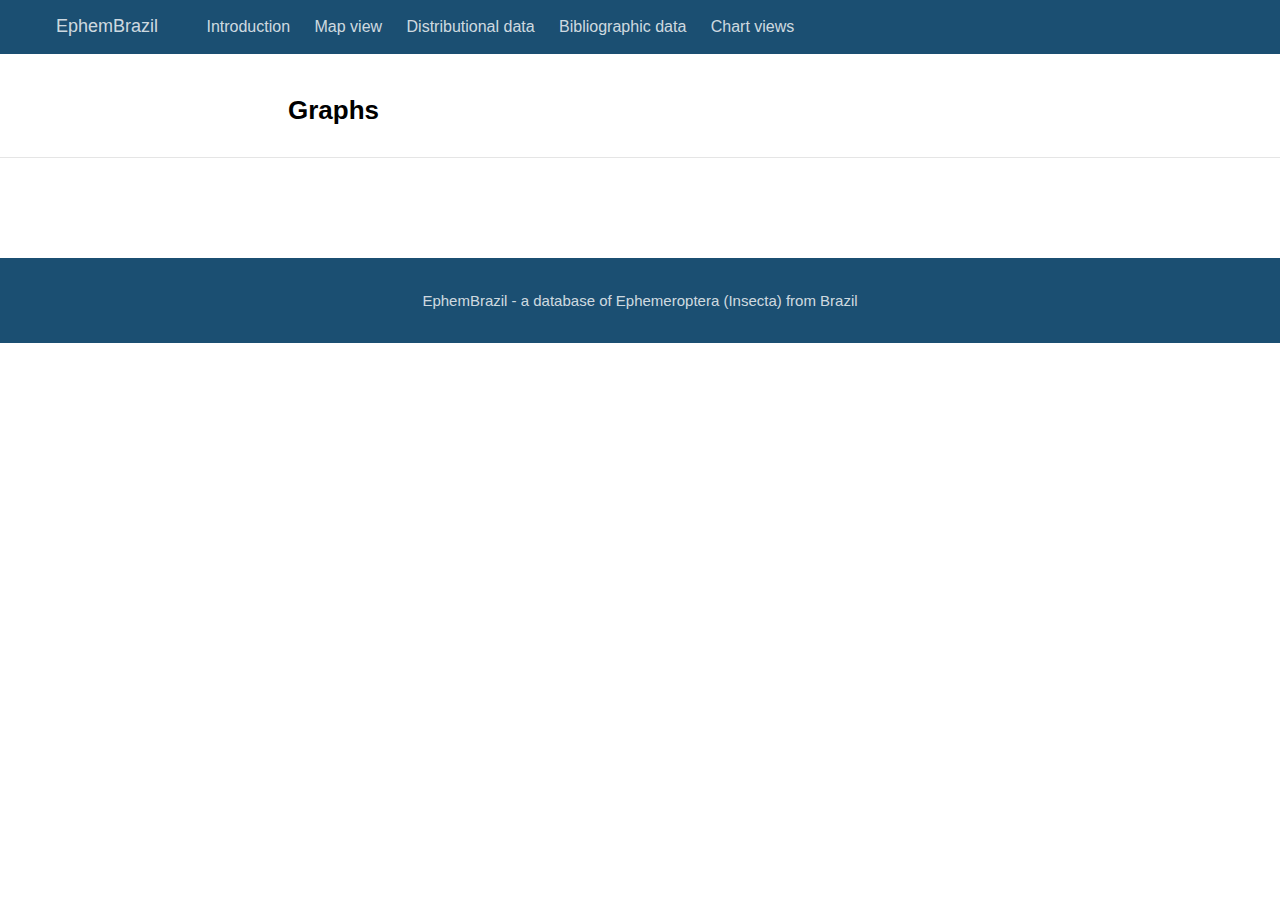
==== docs/graphs_family.html @ 883e3175 "Novo site" ====
<!DOCTYPE html>

<html xmlns="http://www.w3.org/1999/xhtml" lang="" xml:lang="">

<head>
  <meta charset="utf-8"/>
  <meta name="viewport" content="width=device-width, initial-scale=1"/>
  <meta http-equiv="X-UA-Compatible" content="IE=Edge,chrome=1"/>
  <meta name="generator" content="distill" />

  <style type="text/css">
  /* Hide doc at startup (prevent jankiness while JS renders/transforms) */
  body {
    visibility: hidden;
  }
  </style>

 <!--radix_placeholder_import_source-->
 <!--/radix_placeholder_import_source-->

<style type="text/css">code{white-space: pre;}</style>
<style type="text/css" data-origin="pandoc">
pre > code.sourceCode { white-space: pre; position: relative; }
pre > code.sourceCode > span { display: inline-block; line-height: 1.25; }
pre > code.sourceCode > span:empty { height: 1.2em; }
code.sourceCode > span { color: inherit; text-decoration: inherit; }
div.sourceCode { margin: 1em 0; }
pre.sourceCode { margin: 0; }
@media screen {
div.sourceCode { overflow: auto; }
}
@media print {
pre > code.sourceCode { white-space: pre-wrap; }
pre > code.sourceCode > span { text-indent: -5em; padding-left: 5em; }
}
pre.numberSource code
  { counter-reset: source-line 0; }
pre.numberSource code > span
  { position: relative; left: -4em; counter-increment: source-line; }
pre.numberSource code > span > a:first-child::before
  { content: counter(source-line);
    position: relative; left: -1em; text-align: right; vertical-align: baseline;
    border: none; display: inline-block;
    -webkit-touch-callout: none; -webkit-user-select: none;
    -khtml-user-select: none; -moz-user-select: none;
    -ms-user-select: none; user-select: none;
    padding: 0 4px; width: 4em;
    color: #aaaaaa;
  }
pre.numberSource { margin-left: 3em; border-left: 1px solid #aaaaaa;  padding-left: 4px; }
div.sourceCode
  {   }
@media screen {
pre > code.sourceCode > span > a:first-child::before { text-decoration: underline; }
}
code span.al { color: #ad0000; } /* Alert */
code span.an { color: #5e5e5e; } /* Annotation */
code span.at { color: #20794d; } /* Attribute */
code span.bn { color: #ad0000; } /* BaseN */
code span.bu { } /* BuiltIn */
code span.cf { color: #007ba5; } /* ControlFlow */
code span.ch { color: #20794d; } /* Char */
code span.cn { color: #8f5902; } /* Constant */
code span.co { color: #5e5e5e; } /* Comment */
code span.cv { color: #5e5e5e; font-style: italic; } /* CommentVar */
code span.do { color: #5e5e5e; font-style: italic; } /* Documentation */
code span.dt { color: #ad0000; } /* DataType */
code span.dv { color: #ad0000; } /* DecVal */
code span.er { color: #ad0000; } /* Error */
code span.ex { } /* Extension */
code span.fl { color: #ad0000; } /* Float */
code span.fu { color: #4758ab; } /* Function */
code span.im { } /* Import */
code span.in { color: #5e5e5e; } /* Information */
code span.kw { color: #007ba5; } /* Keyword */
code span.op { color: #5e5e5e; } /* Operator */
code span.ot { color: #007ba5; } /* Other */
code span.pp { color: #ad0000; } /* Preprocessor */
code span.sc { color: #20794d; } /* SpecialChar */
code span.ss { color: #20794d; } /* SpecialString */
code span.st { color: #20794d; } /* String */
code span.va { color: #111111; } /* Variable */
code span.vs { color: #20794d; } /* VerbatimString */
code span.wa { color: #5e5e5e; font-style: italic; } /* Warning */
</style>

  <!--radix_placeholder_meta_tags-->
  <title>EphemBrazil: Graphs</title>




  <!--  https://developers.facebook.com/docs/sharing/webmasters#markup -->
  <meta property="og:title" content="EphemBrazil: Graphs"/>
  <meta property="og:type" content="article"/>
  <meta property="og:locale" content="en_US"/>
  <meta property="og:site_name" content="EphemBrazil"/>

  <!--  https://dev.twitter.com/cards/types/summary -->
  <meta property="twitter:card" content="summary"/>
  <meta property="twitter:title" content="EphemBrazil: Graphs"/>

  <!--/radix_placeholder_meta_tags-->
  <!--radix_placeholder_rmarkdown_metadata-->

  <script type="text/json" id="radix-rmarkdown-metadata">
  {"type":"list","attributes":{"names":{"type":"character","attributes":{},"value":["title","output"]}},"value":[{"type":"character","attributes":{},"value":["Graphs"]},{"type":"list","attributes":{"names":{"type":"character","attributes":{},"value":["distill::distill_article"]}},"value":[{"type":"list","attributes":{"names":{"type":"character","attributes":{},"value":["toc","toc_depth"]}},"value":[{"type":"logical","attributes":{},"value":[true]},{"type":"integer","attributes":{},"value":[3]}]}]}]}
  </script>
  <!--/radix_placeholder_rmarkdown_metadata-->
  <!--radix_placeholder_navigation_in_header-->
  <meta name="distill:offset" content=""/>

  <script type="application/javascript">

    window.headroom_prevent_pin = false;

    window.document.addEventListener("DOMContentLoaded", function (event) {

      // initialize headroom for banner
      var header = $('header').get(0);
      var headerHeight = header.offsetHeight;
      var headroom = new Headroom(header, {
        tolerance: 5,
        onPin : function() {
          if (window.headroom_prevent_pin) {
            window.headroom_prevent_pin = false;
            headroom.unpin();
          }
        }
      });
      headroom.init();
      if(window.location.hash)
        headroom.unpin();
      $(header).addClass('headroom--transition');

      // offset scroll location for banner on hash change
      // (see: https://github.com/WickyNilliams/headroom.js/issues/38)
      window.addEventListener("hashchange", function(event) {
        window.scrollTo(0, window.pageYOffset - (headerHeight + 25));
      });

      // responsive menu
      $('.distill-site-header').each(function(i, val) {
        var topnav = $(this);
        var toggle = topnav.find('.nav-toggle');
        toggle.on('click', function() {
          topnav.toggleClass('responsive');
        });
      });

      // nav dropdowns
      $('.nav-dropbtn').click(function(e) {
        $(this).next('.nav-dropdown-content').toggleClass('nav-dropdown-active');
        $(this).parent().siblings('.nav-dropdown')
           .children('.nav-dropdown-content').removeClass('nav-dropdown-active');
      });
      $("body").click(function(e){
        $('.nav-dropdown-content').removeClass('nav-dropdown-active');
      });
      $(".nav-dropdown").click(function(e){
        e.stopPropagation();
      });
    });
  </script>

  <style type="text/css">

  /* Theme (user-documented overrideables for nav appearance) */

  .distill-site-nav {
    color: rgba(255, 255, 255, 0.8);
    background-color: #0F2E3D;
    font-size: 15px;
    font-weight: 300;
  }

  .distill-site-nav a {
    color: inherit;
    text-decoration: none;
  }

  .distill-site-nav a:hover {
    color: white;
  }

  @media print {
    .distill-site-nav {
      display: none;
    }
  }

  .distill-site-header {

  }

  .distill-site-footer {

  }


  /* Site Header */

  .distill-site-header {
    width: 100%;
    box-sizing: border-box;
    z-index: 3;
  }

  .distill-site-header .nav-left {
    display: inline-block;
    margin-left: 8px;
  }

  @media screen and (max-width: 768px) {
    .distill-site-header .nav-left {
      margin-left: 0;
    }
  }


  .distill-site-header .nav-right {
    float: right;
    margin-right: 8px;
  }

  .distill-site-header a,
  .distill-site-header .title {
    display: inline-block;
    text-align: center;
    padding: 14px 10px 14px 10px;
  }

  .distill-site-header .title {
    font-size: 18px;
    min-width: 150px;
  }

  .distill-site-header .logo {
    padding: 0;
  }

  .distill-site-header .logo img {
    display: none;
    max-height: 20px;
    width: auto;
    margin-bottom: -4px;
  }

  .distill-site-header .nav-image img {
    max-height: 18px;
    width: auto;
    display: inline-block;
    margin-bottom: -3px;
  }



  @media screen and (min-width: 1000px) {
    .distill-site-header .logo img {
      display: inline-block;
    }
    .distill-site-header .nav-left {
      margin-left: 20px;
    }
    .distill-site-header .nav-right {
      margin-right: 20px;
    }
    .distill-site-header .title {
      padding-left: 12px;
    }
  }


  .distill-site-header .nav-toggle {
    display: none;
  }

  .nav-dropdown {
    display: inline-block;
    position: relative;
  }

  .nav-dropdown .nav-dropbtn {
    border: none;
    outline: none;
    color: rgba(255, 255, 255, 0.8);
    padding: 16px 10px;
    background-color: transparent;
    font-family: inherit;
    font-size: inherit;
    font-weight: inherit;
    margin: 0;
    margin-top: 1px;
    z-index: 2;
  }

  .nav-dropdown-content {
    display: none;
    position: absolute;
    background-color: white;
    min-width: 200px;
    border: 1px solid rgba(0,0,0,0.15);
    border-radius: 4px;
    box-shadow: 0px 8px 16px 0px rgba(0,0,0,0.1);
    z-index: 1;
    margin-top: 2px;
    white-space: nowrap;
    padding-top: 4px;
    padding-bottom: 4px;
  }

  .nav-dropdown-content hr {
    margin-top: 4px;
    margin-bottom: 4px;
    border: none;
    border-bottom: 1px solid rgba(0, 0, 0, 0.1);
  }

  .nav-dropdown-active {
    display: block;
  }

  .nav-dropdown-content a, .nav-dropdown-content .nav-dropdown-header {
    color: black;
    padding: 6px 24px;
    text-decoration: none;
    display: block;
    text-align: left;
  }

  .nav-dropdown-content .nav-dropdown-header {
    display: block;
    padding: 5px 24px;
    padding-bottom: 0;
    text-transform: uppercase;
    font-size: 14px;
    color: #999999;
    white-space: nowrap;
  }

  .nav-dropdown:hover .nav-dropbtn {
    color: white;
  }

  .nav-dropdown-content a:hover {
    background-color: #ddd;
    color: black;
  }

  .nav-right .nav-dropdown-content {
    margin-left: -45%;
    right: 0;
  }

  @media screen and (max-width: 768px) {
    .distill-site-header a, .distill-site-header .nav-dropdown  {display: none;}
    .distill-site-header a.nav-toggle {
      float: right;
      display: block;
    }
    .distill-site-header .title {
      margin-left: 0;
    }
    .distill-site-header .nav-right {
      margin-right: 0;
    }
    .distill-site-header {
      overflow: hidden;
    }
    .nav-right .nav-dropdown-content {
      margin-left: 0;
    }
  }


  @media screen and (max-width: 768px) {
    .distill-site-header.responsive {position: relative; min-height: 500px; }
    .distill-site-header.responsive a.nav-toggle {
      position: absolute;
      right: 0;
      top: 0;
    }
    .distill-site-header.responsive a,
    .distill-site-header.responsive .nav-dropdown {
      display: block;
      text-align: left;
    }
    .distill-site-header.responsive .nav-left,
    .distill-site-header.responsive .nav-right {
      width: 100%;
    }
    .distill-site-header.responsive .nav-dropdown {float: none;}
    .distill-site-header.responsive .nav-dropdown-content {position: relative;}
    .distill-site-header.responsive .nav-dropdown .nav-dropbtn {
      display: block;
      width: 100%;
      text-align: left;
    }
  }

  /* Site Footer */

  .distill-site-footer {
    width: 100%;
    overflow: hidden;
    box-sizing: border-box;
    z-index: 3;
    margin-top: 30px;
    padding-top: 30px;
    padding-bottom: 30px;
    text-align: center;
  }

  /* Headroom */

  d-title {
    padding-top: 6rem;
  }

  @media print {
    d-title {
      padding-top: 4rem;
    }
  }

  .headroom {
    z-index: 1000;
    position: fixed;
    top: 0;
    left: 0;
    right: 0;
  }

  .headroom--transition {
    transition: all .4s ease-in-out;
  }

  .headroom--unpinned {
    top: -100px;
  }

  .headroom--pinned {
    top: 0;
  }

  /* adjust viewport for navbar height */
  /* helps vertically center bootstrap (non-distill) content */
  .min-vh-100 {
    min-height: calc(100vh - 100px) !important;
  }

  </style>

  <script src="site_libs/jquery-1.11.3/jquery.min.js"></script>
  <link href="site_libs/font-awesome-5.1.0/css/all.css" rel="stylesheet"/>
  <link href="site_libs/font-awesome-5.1.0/css/v4-shims.css" rel="stylesheet"/>
  <script src="site_libs/headroom-0.9.4/headroom.min.js"></script>
  <script src="site_libs/autocomplete-0.37.1/autocomplete.min.js"></script>
  <script src="site_libs/fuse-6.4.1/fuse.min.js"></script>

  <script type="application/javascript">

  function getMeta(metaName) {
    var metas = document.getElementsByTagName('meta');
    for (let i = 0; i < metas.length; i++) {
      if (metas[i].getAttribute('name') === metaName) {
        return metas[i].getAttribute('content');
      }
    }
    return '';
  }

  function offsetURL(url) {
    var offset = getMeta('distill:offset');
    return offset ? offset + '/' + url : url;
  }

  function createFuseIndex() {

    // create fuse index
    var options = {
      keys: [
        { name: 'title', weight: 20 },
        { name: 'categories', weight: 15 },
        { name: 'description', weight: 10 },
        { name: 'contents', weight: 5 },
      ],
      ignoreLocation: true,
      threshold: 0
    };
    var fuse = new window.Fuse([], options);

    // fetch the main search.json
    return fetch(offsetURL('search.json'))
      .then(function(response) {
        if (response.status == 200) {
          return response.json().then(function(json) {
            // index main articles
            json.articles.forEach(function(article) {
              fuse.add(article);
            });
            // download collections and index their articles
            return Promise.all(json.collections.map(function(collection) {
              return fetch(offsetURL(collection)).then(function(response) {
                if (response.status === 200) {
                  return response.json().then(function(articles) {
                    articles.forEach(function(article) {
                      fuse.add(article);
                    });
                  })
                } else {
                  return Promise.reject(
                    new Error('Unexpected status from search index request: ' +
                              response.status)
                  );
                }
              });
            })).then(function() {
              return fuse;
            });
          });

        } else {
          return Promise.reject(
            new Error('Unexpected status from search index request: ' +
                        response.status)
          );
        }
      });
  }

  window.document.addEventListener("DOMContentLoaded", function (event) {

    // get search element (bail if we don't have one)
    var searchEl = window.document.getElementById('distill-search');
    if (!searchEl)
      return;

    createFuseIndex()
      .then(function(fuse) {

        // make search box visible
        searchEl.classList.remove('hidden');

        // initialize autocomplete
        var options = {
          autoselect: true,
          hint: false,
          minLength: 2,
        };
        window.autocomplete(searchEl, options, [{
          source: function(query, callback) {
            const searchOptions = {
              isCaseSensitive: false,
              shouldSort: true,
              minMatchCharLength: 2,
              limit: 10,
            };
            var results = fuse.search(query, searchOptions);
            callback(results
              .map(function(result) { return result.item; })
            );
          },
          templates: {
            suggestion: function(suggestion) {
              var img = suggestion.preview && Object.keys(suggestion.preview).length > 0
                ? `<img src="${offsetURL(suggestion.preview)}"</img>`
                : '';
              var html = `
                <div class="search-item">
                  <h3>${suggestion.title}</h3>
                  <div class="search-item-description">
                    ${suggestion.description || ''}
                  </div>
                  <div class="search-item-preview">
                    ${img}
                  </div>
                </div>
              `;
              return html;
            }
          }
        }]).on('autocomplete:selected', function(event, suggestion) {
          window.location.href = offsetURL(suggestion.path);
        });
        // remove inline display style on autocompleter (we want to
        // manage responsive display via css)
        $('.algolia-autocomplete').css("display", "");
      })
      .catch(function(error) {
        console.log(error);
      });

  });

  </script>

  <style type="text/css">

  .nav-search {
    font-size: x-small;
  }

  /* Algolioa Autocomplete */

  .algolia-autocomplete {
    display: inline-block;
    margin-left: 10px;
    vertical-align: sub;
    background-color: white;
    color: black;
    padding: 6px;
    padding-top: 8px;
    padding-bottom: 0;
    border-radius: 6px;
    border: 1px #0F2E3D solid;
    width: 180px;
  }


  @media screen and (max-width: 768px) {
    .distill-site-nav .algolia-autocomplete {
      display: none;
      visibility: hidden;
    }
    .distill-site-nav.responsive .algolia-autocomplete {
      display: inline-block;
      visibility: visible;
    }
    .distill-site-nav.responsive .algolia-autocomplete .aa-dropdown-menu {
      margin-left: 0;
      width: 400px;
      max-height: 400px;
    }
  }

  .algolia-autocomplete .aa-input, .algolia-autocomplete .aa-hint {
    width: 90%;
    outline: none;
    border: none;
  }

  .algolia-autocomplete .aa-hint {
    color: #999;
  }
  .algolia-autocomplete .aa-dropdown-menu {
    width: 550px;
    max-height: 70vh;
    overflow-x: visible;
    overflow-y: scroll;
    padding: 5px;
    margin-top: 3px;
    margin-left: -150px;
    background-color: #fff;
    border-radius: 5px;
    border: 1px solid #999;
    border-top: none;
  }

  .algolia-autocomplete .aa-dropdown-menu .aa-suggestion {
    cursor: pointer;
    padding: 5px 4px;
    border-bottom: 1px solid #eee;
  }

  .algolia-autocomplete .aa-dropdown-menu .aa-suggestion:last-of-type {
    border-bottom: none;
    margin-bottom: 2px;
  }

  .algolia-autocomplete .aa-dropdown-menu .aa-suggestion .search-item {
    overflow: hidden;
    font-size: 0.8em;
    line-height: 1.4em;
  }

  .algolia-autocomplete .aa-dropdown-menu .aa-suggestion .search-item h3 {
    font-size: 1rem;
    margin-block-start: 0;
    margin-block-end: 5px;
  }

  .algolia-autocomplete .aa-dropdown-menu .aa-suggestion .search-item-description {
    display: inline-block;
    overflow: hidden;
    height: 2.8em;
    width: 80%;
    margin-right: 4%;
  }

  .algolia-autocomplete .aa-dropdown-menu .aa-suggestion .search-item-preview {
    display: inline-block;
    width: 15%;
  }

  .algolia-autocomplete .aa-dropdown-menu .aa-suggestion .search-item-preview img {
    height: 3em;
    width: auto;
    display: none;
  }

  .algolia-autocomplete .aa-dropdown-menu .aa-suggestion .search-item-preview img[src] {
    display: initial;
  }

  .algolia-autocomplete .aa-dropdown-menu .aa-suggestion.aa-cursor {
    background-color: #eee;
  }
  .algolia-autocomplete .aa-dropdown-menu .aa-suggestion em {
    font-weight: bold;
    font-style: normal;
  }

  </style>


  <!--/radix_placeholder_navigation_in_header-->
  <!--radix_placeholder_distill-->

  <style type="text/css">

  body {
    background-color: white;
  }

  .pandoc-table {
    width: 100%;
  }

  .pandoc-table>caption {
    margin-bottom: 10px;
  }

  .pandoc-table th:not([align]) {
    text-align: left;
  }

  .pagedtable-footer {
    font-size: 15px;
  }

  d-byline .byline {
    grid-template-columns: 2fr 2fr;
  }

  d-byline .byline h3 {
    margin-block-start: 1.5em;
  }

  d-byline .byline .authors-affiliations h3 {
    margin-block-start: 0.5em;
  }

  .authors-affiliations .orcid-id {
    width: 16px;
    height:16px;
    margin-left: 4px;
    margin-right: 4px;
    vertical-align: middle;
    padding-bottom: 2px;
  }

  d-title .dt-tags {
    margin-top: 1em;
    grid-column: text;
  }

  .dt-tags .dt-tag {
    text-decoration: none;
    display: inline-block;
    color: rgba(0,0,0,0.6);
    padding: 0em 0.4em;
    margin-right: 0.5em;
    margin-bottom: 0.4em;
    font-size: 70%;
    border: 1px solid rgba(0,0,0,0.2);
    border-radius: 3px;
    text-transform: uppercase;
    font-weight: 500;
  }

  d-article table.gt_table td,
  d-article table.gt_table th {
    border-bottom: none;
  }

  .html-widget {
    margin-bottom: 2.0em;
  }

  .l-screen-inset {
    padding-right: 16px;
  }

  .l-screen .caption {
    margin-left: 10px;
  }

  .shaded {
    background: rgb(247, 247, 247);
    padding-top: 20px;
    padding-bottom: 20px;
    border-top: 1px solid rgba(0, 0, 0, 0.1);
    border-bottom: 1px solid rgba(0, 0, 0, 0.1);
  }

  .shaded .html-widget {
    margin-bottom: 0;
    border: 1px solid rgba(0, 0, 0, 0.1);
  }

  .shaded .shaded-content {
    background: white;
  }

  .text-output {
    margin-top: 0;
    line-height: 1.5em;
  }

  .hidden {
    display: none !important;
  }

  d-article {
    padding-top: 2.5rem;
    padding-bottom: 30px;
  }

  d-appendix {
    padding-top: 30px;
  }

  d-article>p>img {
    width: 100%;
  }

  d-article h2 {
    margin: 1rem 0 1.5rem 0;
  }

  d-article h3 {
    margin-top: 1.5rem;
  }

  d-article iframe {
    border: 1px solid rgba(0, 0, 0, 0.1);
    margin-bottom: 2.0em;
    width: 100%;
  }

  /* Tweak code blocks */

  d-article div.sourceCode code,
  d-article pre code {
    font-family: Consolas, Monaco, 'Andale Mono', 'Ubuntu Mono', monospace;
  }

  d-article pre,
  d-article div.sourceCode,
  d-article div.sourceCode pre {
    overflow: auto;
  }

  d-article div.sourceCode {
    background-color: white;
  }

  d-article div.sourceCode pre {
    padding-left: 10px;
    font-size: 12px;
    border-left: 2px solid rgba(0,0,0,0.1);
  }

  d-article pre {
    font-size: 12px;
    color: black;
    background: none;
    margin-top: 0;
    text-align: left;
    white-space: pre;
    word-spacing: normal;
    word-break: normal;
    word-wrap: normal;
    line-height: 1.5;

    -moz-tab-size: 4;
    -o-tab-size: 4;
    tab-size: 4;

    -webkit-hyphens: none;
    -moz-hyphens: none;
    -ms-hyphens: none;
    hyphens: none;
  }

  d-article pre a {
    border-bottom: none;
  }

  d-article pre a:hover {
    border-bottom: none;
    text-decoration: underline;
  }

  d-article details {
    grid-column: text;
    margin-bottom: 0.8em;
  }

  @media(min-width: 768px) {

  d-article pre,
  d-article div.sourceCode,
  d-article div.sourceCode pre {
    overflow: visible !important;
  }

  d-article div.sourceCode pre {
    padding-left: 18px;
    font-size: 14px;
  }

  d-article pre {
    font-size: 14px;
  }

  }

  figure img.external {
    background: white;
    border: 1px solid rgba(0, 0, 0, 0.1);
    box-shadow: 0 1px 8px rgba(0, 0, 0, 0.1);
    padding: 18px;
    box-sizing: border-box;
  }

  /* CSS for d-contents */

  .d-contents {
    grid-column: text;
    color: rgba(0,0,0,0.8);
    font-size: 0.9em;
    padding-bottom: 1em;
    margin-bottom: 1em;
    padding-bottom: 0.5em;
    margin-bottom: 1em;
    padding-left: 0.25em;
    justify-self: start;
  }

  @media(min-width: 1000px) {
    .d-contents.d-contents-float {
      height: 0;
      grid-column-start: 1;
      grid-column-end: 4;
      justify-self: center;
      padding-right: 3em;
      padding-left: 2em;
    }
  }

  .d-contents nav h3 {
    font-size: 18px;
    margin-top: 0;
    margin-bottom: 1em;
  }

  .d-contents li {
    list-style-type: none
  }

  .d-contents nav > ul {
    padding-left: 0;
  }

  .d-contents ul {
    padding-left: 1em
  }

  .d-contents nav ul li {
    margin-top: 0.6em;
    margin-bottom: 0.2em;
  }

  .d-contents nav a {
    font-size: 13px;
    border-bottom: none;
    text-decoration: none
    color: rgba(0, 0, 0, 0.8);
  }

  .d-contents nav a:hover {
    text-decoration: underline solid rgba(0, 0, 0, 0.6)
  }

  .d-contents nav > ul > li > a {
    font-weight: 600;
  }

  .d-contents nav > ul > li > ul {
    font-weight: inherit;
  }

  .d-contents nav > ul > li > ul > li {
    margin-top: 0.2em;
  }


  .d-contents nav ul {
    margin-top: 0;
    margin-bottom: 0.25em;
  }

  .d-article-with-toc h2:nth-child(2) {
    margin-top: 0;
  }


  /* Figure */

  .figure {
    position: relative;
    margin-bottom: 2.5em;
    margin-top: 1.5em;
  }

  .figure img {
    width: 100%;
  }

  .figure .caption {
    color: rgba(0, 0, 0, 0.6);
    font-size: 12px;
    line-height: 1.5em;
  }

  .figure img.external {
    background: white;
    border: 1px solid rgba(0, 0, 0, 0.1);
    box-shadow: 0 1px 8px rgba(0, 0, 0, 0.1);
    padding: 18px;
    box-sizing: border-box;
  }

  .figure .caption a {
    color: rgba(0, 0, 0, 0.6);
  }

  .figure .caption b,
  .figure .caption strong, {
    font-weight: 600;
    color: rgba(0, 0, 0, 1.0);
  }

  /* Citations */

  d-article .citation {
    color: inherit;
    cursor: inherit;
  }

  div.hanging-indent{
    margin-left: 1em; text-indent: -1em;
  }

  /* Citation hover box */

  .tippy-box[data-theme~=light-border] {
    background-color: rgba(250, 250, 250, 0.95);
  }

  .tippy-content > p {
    margin-bottom: 0;
    padding: 2px;
  }


  /* Tweak 1000px media break to show more text */

  @media(min-width: 1000px) {
    .base-grid,
    distill-header,
    d-title,
    d-abstract,
    d-article,
    d-appendix,
    distill-appendix,
    d-byline,
    d-footnote-list,
    d-citation-list,
    distill-footer {
      grid-template-columns: [screen-start] 1fr [page-start kicker-start] 80px [middle-start] 50px [text-start kicker-end] 65px 65px 65px 65px 65px 65px 65px 65px [text-end gutter-start] 65px [middle-end] 65px [page-end gutter-end] 1fr [screen-end];
      grid-column-gap: 16px;
    }

    .grid {
      grid-column-gap: 16px;
    }

    d-article {
      font-size: 1.06rem;
      line-height: 1.7em;
    }
    figure .caption, .figure .caption, figure figcaption {
      font-size: 13px;
    }
  }

  @media(min-width: 1180px) {
    .base-grid,
    distill-header,
    d-title,
    d-abstract,
    d-article,
    d-appendix,
    distill-appendix,
    d-byline,
    d-footnote-list,
    d-citation-list,
    distill-footer {
      grid-template-columns: [screen-start] 1fr [page-start kicker-start] 60px [middle-start] 60px [text-start kicker-end] 60px 60px 60px 60px 60px 60px 60px 60px [text-end gutter-start] 60px [middle-end] 60px [page-end gutter-end] 1fr [screen-end];
      grid-column-gap: 32px;
    }

    .grid {
      grid-column-gap: 32px;
    }
  }


  /* Get the citation styles for the appendix (not auto-injected on render since
     we do our own rendering of the citation appendix) */

  d-appendix .citation-appendix,
  .d-appendix .citation-appendix {
    font-size: 11px;
    line-height: 15px;
    border-left: 1px solid rgba(0, 0, 0, 0.1);
    padding-left: 18px;
    border: 1px solid rgba(0,0,0,0.1);
    background: rgba(0, 0, 0, 0.02);
    padding: 10px 18px;
    border-radius: 3px;
    color: rgba(150, 150, 150, 1);
    overflow: hidden;
    margin-top: -12px;
    white-space: pre-wrap;
    word-wrap: break-word;
  }

  /* Include appendix styles here so they can be overridden */

  d-appendix {
    contain: layout style;
    font-size: 0.8em;
    line-height: 1.7em;
    margin-top: 60px;
    margin-bottom: 0;
    border-top: 1px solid rgba(0, 0, 0, 0.1);
    color: rgba(0,0,0,0.5);
    padding-top: 60px;
    padding-bottom: 48px;
  }

  d-appendix h3 {
    grid-column: page-start / text-start;
    font-size: 15px;
    font-weight: 500;
    margin-top: 1em;
    margin-bottom: 0;
    color: rgba(0,0,0,0.65);
  }

  d-appendix h3 + * {
    margin-top: 1em;
  }

  d-appendix ol {
    padding: 0 0 0 15px;
  }

  @media (min-width: 768px) {
    d-appendix ol {
      padding: 0 0 0 30px;
      margin-left: -30px;
    }
  }

  d-appendix li {
    margin-bottom: 1em;
  }

  d-appendix a {
    color: rgba(0, 0, 0, 0.6);
  }

  d-appendix > * {
    grid-column: text;
  }

  d-appendix > d-footnote-list,
  d-appendix > d-citation-list,
  d-appendix > distill-appendix {
    grid-column: screen;
  }

  /* Include footnote styles here so they can be overridden */

  d-footnote-list {
    contain: layout style;
  }

  d-footnote-list > * {
    grid-column: text;
  }

  d-footnote-list a.footnote-backlink {
    color: rgba(0,0,0,0.3);
    padding-left: 0.5em;
  }



  /* Anchor.js */

  .anchorjs-link {
    /*transition: all .25s linear; */
    text-decoration: none;
    border-bottom: none;
  }
  *:hover > .anchorjs-link {
    margin-left: -1.125em !important;
    text-decoration: none;
    border-bottom: none;
  }

  /* Social footer */

  .social_footer {
    margin-top: 30px;
    margin-bottom: 0;
    color: rgba(0,0,0,0.67);
  }

  .disqus-comments {
    margin-right: 30px;
  }

  .disqus-comment-count {
    border-bottom: 1px solid rgba(0, 0, 0, 0.4);
    cursor: pointer;
  }

  #disqus_thread {
    margin-top: 30px;
  }

  .article-sharing a {
    border-bottom: none;
    margin-right: 8px;
  }

  .article-sharing a:hover {
    border-bottom: none;
  }

  .sidebar-section.subscribe {
    font-size: 12px;
    line-height: 1.6em;
  }

  .subscribe p {
    margin-bottom: 0.5em;
  }


  .article-footer .subscribe {
    font-size: 15px;
    margin-top: 45px;
  }


  .sidebar-section.custom {
    font-size: 12px;
    line-height: 1.6em;
  }

  .custom p {
    margin-bottom: 0.5em;
  }

  /* Styles for listing layout (hide title) */
  .layout-listing d-title, .layout-listing .d-title {
    display: none;
  }

  /* Styles for posts lists (not auto-injected) */


  .posts-with-sidebar {
    padding-left: 45px;
    padding-right: 45px;
  }

  .posts-list .description h2,
  .posts-list .description p {
    font-family: -apple-system, BlinkMacSystemFont, "Segoe UI", Roboto, Oxygen, Ubuntu, Cantarell, "Fira Sans", "Droid Sans", "Helvetica Neue", Arial, sans-serif;
  }

  .posts-list .description h2 {
    font-weight: 700;
    border-bottom: none;
    padding-bottom: 0;
  }

  .posts-list h2.post-tag {
    border-bottom: 1px solid rgba(0, 0, 0, 0.2);
    padding-bottom: 12px;
  }
  .posts-list {
    margin-top: 60px;
    margin-bottom: 24px;
  }

  .posts-list .post-preview {
    text-decoration: none;
    overflow: hidden;
    display: block;
    border-bottom: 1px solid rgba(0, 0, 0, 0.1);
    padding: 24px 0;
  }

  .post-preview-last {
    border-bottom: none !important;
  }

  .posts-list .posts-list-caption {
    grid-column: screen;
    font-weight: 400;
  }

  .posts-list .post-preview h2 {
    margin: 0 0 6px 0;
    line-height: 1.2em;
    font-style: normal;
    font-size: 24px;
  }

  .posts-list .post-preview p {
    margin: 0 0 12px 0;
    line-height: 1.4em;
    font-size: 16px;
  }

  .posts-list .post-preview .thumbnail {
    box-sizing: border-box;
    margin-bottom: 24px;
    position: relative;
    max-width: 500px;
  }
  .posts-list .post-preview img {
    width: 100%;
    display: block;
  }

  .posts-list .metadata {
    font-size: 12px;
    line-height: 1.4em;
    margin-bottom: 18px;
  }

  .posts-list .metadata > * {
    display: inline-block;
  }

  .posts-list .metadata .publishedDate {
    margin-right: 2em;
  }

  .posts-list .metadata .dt-authors {
    display: block;
    margin-top: 0.3em;
    margin-right: 2em;
  }

  .posts-list .dt-tags {
    display: block;
    line-height: 1em;
  }

  .posts-list .dt-tags .dt-tag {
    display: inline-block;
    color: rgba(0,0,0,0.6);
    padding: 0.3em 0.4em;
    margin-right: 0.2em;
    margin-bottom: 0.4em;
    font-size: 60%;
    border: 1px solid rgba(0,0,0,0.2);
    border-radius: 3px;
    text-transform: uppercase;
    font-weight: 500;
  }

  .posts-list img {
    opacity: 1;
  }

  .posts-list img[data-src] {
    opacity: 0;
  }

  .posts-more {
    clear: both;
  }


  .posts-sidebar {
    font-size: 16px;
  }

  .posts-sidebar h3 {
    font-size: 16px;
    margin-top: 0;
    margin-bottom: 0.5em;
    font-weight: 400;
    text-transform: uppercase;
  }

  .sidebar-section {
    margin-bottom: 30px;
  }

  .categories ul {
    list-style-type: none;
    margin: 0;
    padding: 0;
  }

  .categories li {
    color: rgba(0, 0, 0, 0.8);
    margin-bottom: 0;
  }

  .categories li>a {
    border-bottom: none;
  }

  .categories li>a:hover {
    border-bottom: 1px solid rgba(0, 0, 0, 0.4);
  }

  .categories .active {
    font-weight: 600;
  }

  .categories .category-count {
    color: rgba(0, 0, 0, 0.4);
  }


  @media(min-width: 768px) {
    .posts-list .post-preview h2 {
      font-size: 26px;
    }
    .posts-list .post-preview .thumbnail {
      float: right;
      width: 30%;
      margin-bottom: 0;
    }
    .posts-list .post-preview .description {
      float: left;
      width: 45%;
    }
    .posts-list .post-preview .metadata {
      float: left;
      width: 20%;
      margin-top: 8px;
    }
    .posts-list .post-preview p {
      margin: 0 0 12px 0;
      line-height: 1.5em;
      font-size: 16px;
    }
    .posts-with-sidebar .posts-list {
      float: left;
      width: 75%;
    }
    .posts-with-sidebar .posts-sidebar {
      float: right;
      width: 20%;
      margin-top: 60px;
      padding-top: 24px;
      padding-bottom: 24px;
    }
  }


  /* Improve display for browsers without grid (IE/Edge <= 15) */

  .downlevel {
    line-height: 1.6em;
    font-family: -apple-system, BlinkMacSystemFont, "Segoe UI", Roboto, Oxygen, Ubuntu, Cantarell, "Fira Sans", "Droid Sans", "Helvetica Neue", Arial, sans-serif;
    margin: 0;
  }

  .downlevel .d-title {
    padding-top: 6rem;
    padding-bottom: 1.5rem;
  }

  .downlevel .d-title h1 {
    font-size: 50px;
    font-weight: 700;
    line-height: 1.1em;
    margin: 0 0 0.5rem;
  }

  .downlevel .d-title p {
    font-weight: 300;
    font-size: 1.2rem;
    line-height: 1.55em;
    margin-top: 0;
  }

  .downlevel .d-byline {
    padding-top: 0.8em;
    padding-bottom: 0.8em;
    font-size: 0.8rem;
    line-height: 1.8em;
  }

  .downlevel .section-separator {
    border: none;
    border-top: 1px solid rgba(0, 0, 0, 0.1);
  }

  .downlevel .d-article {
    font-size: 1.06rem;
    line-height: 1.7em;
    padding-top: 1rem;
    padding-bottom: 2rem;
  }


  .downlevel .d-appendix {
    padding-left: 0;
    padding-right: 0;
    max-width: none;
    font-size: 0.8em;
    line-height: 1.7em;
    margin-bottom: 0;
    color: rgba(0,0,0,0.5);
    padding-top: 40px;
    padding-bottom: 48px;
  }

  .downlevel .footnotes ol {
    padding-left: 13px;
  }

  .downlevel .base-grid,
  .downlevel .distill-header,
  .downlevel .d-title,
  .downlevel .d-abstract,
  .downlevel .d-article,
  .downlevel .d-appendix,
  .downlevel .distill-appendix,
  .downlevel .d-byline,
  .downlevel .d-footnote-list,
  .downlevel .d-citation-list,
  .downlevel .distill-footer,
  .downlevel .appendix-bottom,
  .downlevel .posts-container {
    padding-left: 40px;
    padding-right: 40px;
  }

  @media(min-width: 768px) {
    .downlevel .base-grid,
    .downlevel .distill-header,
    .downlevel .d-title,
    .downlevel .d-abstract,
    .downlevel .d-article,
    .downlevel .d-appendix,
    .downlevel .distill-appendix,
    .downlevel .d-byline,
    .downlevel .d-footnote-list,
    .downlevel .d-citation-list,
    .downlevel .distill-footer,
    .downlevel .appendix-bottom,
    .downlevel .posts-container {
    padding-left: 150px;
    padding-right: 150px;
    max-width: 900px;
  }
  }

  .downlevel pre code {
    display: block;
    border-left: 2px solid rgba(0, 0, 0, .1);
    padding: 0 0 0 20px;
    font-size: 14px;
  }

  .downlevel code, .downlevel pre {
    color: black;
    background: none;
    font-family: Consolas, Monaco, 'Andale Mono', 'Ubuntu Mono', monospace;
    text-align: left;
    white-space: pre;
    word-spacing: normal;
    word-break: normal;
    word-wrap: normal;
    line-height: 1.5;

    -moz-tab-size: 4;
    -o-tab-size: 4;
    tab-size: 4;

    -webkit-hyphens: none;
    -moz-hyphens: none;
    -ms-hyphens: none;
    hyphens: none;
  }

  .downlevel .posts-list .post-preview {
    color: inherit;
  }



  </style>

  <script type="application/javascript">

  function is_downlevel_browser() {
    if (bowser.isUnsupportedBrowser({ msie: "12", msedge: "16"},
                                   window.navigator.userAgent)) {
      return true;
    } else {
      return window.load_distill_framework === undefined;
    }
  }

  // show body when load is complete
  function on_load_complete() {

    // add anchors
    if (window.anchors) {
      window.anchors.options.placement = 'left';
      window.anchors.add('d-article > h2, d-article > h3, d-article > h4, d-article > h5');
    }


    // set body to visible
    document.body.style.visibility = 'visible';

    // force redraw for leaflet widgets
    if (window.HTMLWidgets) {
      var maps = window.HTMLWidgets.findAll(".leaflet");
      $.each(maps, function(i, el) {
        var map = this.getMap();
        map.invalidateSize();
        map.eachLayer(function(layer) {
          if (layer instanceof L.TileLayer)
            layer.redraw();
        });
      });
    }

    // trigger 'shown' so htmlwidgets resize
    $('d-article').trigger('shown');
  }

  function init_distill() {

    init_common();

    // create front matter
    var front_matter = $('<d-front-matter></d-front-matter>');
    $('#distill-front-matter').wrap(front_matter);

    // create d-title
    $('.d-title').changeElementType('d-title');

    // create d-byline
    var byline = $('<d-byline></d-byline>');
    $('.d-byline').replaceWith(byline);

    // create d-article
    var article = $('<d-article></d-article>');
    $('.d-article').wrap(article).children().unwrap();

    // move posts container into article
    $('.posts-container').appendTo($('d-article'));

    // create d-appendix
    $('.d-appendix').changeElementType('d-appendix');

    // flag indicating that we have appendix items
    var appendix = $('.appendix-bottom').children('h3').length > 0;

    // replace footnotes with <d-footnote>
    $('.footnote-ref').each(function(i, val) {
      appendix = true;
      var href = $(this).attr('href');
      var id = href.replace('#', '');
      var fn = $('#' + id);
      var fn_p = $('#' + id + '>p');
      fn_p.find('.footnote-back').remove();
      var text = fn_p.html();
      var dtfn = $('<d-footnote></d-footnote>');
      dtfn.html(text);
      $(this).replaceWith(dtfn);
    });
    // remove footnotes
    $('.footnotes').remove();

    // move refs into #references-listing
    $('#references-listing').replaceWith($('#refs'));

    $('h1.appendix, h2.appendix').each(function(i, val) {
      $(this).changeElementType('h3');
    });
    $('h3.appendix').each(function(i, val) {
      var id = $(this).attr('id');
      $('.d-contents a[href="#' + id + '"]').parent().remove();
      appendix = true;
      $(this).nextUntil($('h1, h2, h3')).addBack().appendTo($('d-appendix'));
    });

    // show d-appendix if we have appendix content
    $("d-appendix").css('display', appendix ? 'grid' : 'none');

    // localize layout chunks to just output
    $('.layout-chunk').each(function(i, val) {

      // capture layout
      var layout = $(this).attr('data-layout');

      // apply layout to markdown level block elements
      var elements = $(this).children().not('details, div.sourceCode, pre, script');
      elements.each(function(i, el) {
        var layout_div = $('<div class="' + layout + '"></div>');
        if (layout_div.hasClass('shaded')) {
          var shaded_content = $('<div class="shaded-content"></div>');
          $(this).wrap(shaded_content);
          $(this).parent().wrap(layout_div);
        } else {
          $(this).wrap(layout_div);
        }
      });


      // unwrap the layout-chunk div
      $(this).children().unwrap();
    });

    // remove code block used to force  highlighting css
    $('.distill-force-highlighting-css').parent().remove();

    // remove empty line numbers inserted by pandoc when using a
    // custom syntax highlighting theme
    $('code.sourceCode a:empty').remove();

    // load distill framework
    load_distill_framework();

    // wait for window.distillRunlevel == 4 to do post processing
    function distill_post_process() {

      if (!window.distillRunlevel || window.distillRunlevel < 4)
        return;

      // hide author/affiliations entirely if we have no authors
      var front_matter = JSON.parse($("#distill-front-matter").html());
      var have_authors = front_matter.authors && front_matter.authors.length > 0;
      if (!have_authors)
        $('d-byline').addClass('hidden');

      // article with toc class
      $('.d-contents').parent().addClass('d-article-with-toc');

      // strip links that point to #
      $('.authors-affiliations').find('a[href="#"]').removeAttr('href');

      // add orcid ids
      $('.authors-affiliations').find('.author').each(function(i, el) {
        var orcid_id = front_matter.authors[i].orcidID;
        if (orcid_id) {
          var a = $('<a></a>');
          a.attr('href', 'https://orcid.org/' + orcid_id);
          var img = $('<img></img>');
          img.addClass('orcid-id');
          img.attr('alt', 'ORCID ID');
          img.attr('src','[data-uri]');
          a.append(img);
          $(this).append(a);
        }
      });

      // hide elements of author/affiliations grid that have no value
      function hide_byline_column(caption) {
        $('d-byline').find('h3:contains("' + caption + '")').parent().css('visibility', 'hidden');
      }

      // affiliations
      var have_affiliations = false;
      for (var i = 0; i<front_matter.authors.length; ++i) {
        var author = front_matter.authors[i];
        if (author.affiliation !== "&nbsp;") {
          have_affiliations = true;
          break;
        }
      }
      if (!have_affiliations)
        $('d-byline').find('h3:contains("Affiliations")').css('visibility', 'hidden');

      // published date
      if (!front_matter.publishedDate)
        hide_byline_column("Published");

      // document object identifier
      var doi = $('d-byline').find('h3:contains("DOI")');
      var doi_p = doi.next().empty();
      if (!front_matter.doi) {
        // if we have a citation and valid citationText then link to that
        if ($('#citation').length > 0 && front_matter.citationText) {
          doi.html('Citation');
          $('<a href="#citation"></a>')
            .text(front_matter.citationText)
            .appendTo(doi_p);
        } else {
          hide_byline_column("DOI");
        }
      } else {
        $('<a></a>')
           .attr('href', "https://doi.org/" + front_matter.doi)
           .html(front_matter.doi)
           .appendTo(doi_p);
      }

       // change plural form of authors/affiliations
      if (front_matter.authors.length === 1) {
        var grid = $('.authors-affiliations');
        grid.children('h3:contains("Authors")').text('Author');
        grid.children('h3:contains("Affiliations")').text('Affiliation');
      }

      // remove d-appendix and d-footnote-list local styles
      $('d-appendix > style:first-child').remove();
      $('d-footnote-list > style:first-child').remove();

      // move appendix-bottom entries to the bottom
      $('.appendix-bottom').appendTo('d-appendix').children().unwrap();
      $('.appendix-bottom').remove();

      // hoverable references
      $('span.citation[data-cites]').each(function() {
        var refHtml = $('#ref-' + $(this).attr('data-cites')).html();
        window.tippy(this, {
          allowHTML: true,
          content: refHtml,
          maxWidth: 500,
          interactive: true,
          interactiveBorder: 10,
          theme: 'light-border',
          placement: 'bottom-start'
        });
      });

      // clear polling timer
      clearInterval(tid);

      // show body now that everything is ready
      on_load_complete();
    }

    var tid = setInterval(distill_post_process, 50);
    distill_post_process();

  }

  function init_downlevel() {

    init_common();

     // insert hr after d-title
    $('.d-title').after($('<hr class="section-separator"/>'));

    // check if we have authors
    var front_matter = JSON.parse($("#distill-front-matter").html());
    var have_authors = front_matter.authors && front_matter.authors.length > 0;

    // manage byline/border
    if (!have_authors)
      $('.d-byline').remove();
    $('.d-byline').after($('<hr class="section-separator"/>'));
    $('.d-byline a').remove();

    // remove toc
    $('.d-contents').remove();

    // move appendix elements
    $('h1.appendix, h2.appendix').each(function(i, val) {
      $(this).changeElementType('h3');
    });
    $('h3.appendix').each(function(i, val) {
      $(this).nextUntil($('h1, h2, h3')).addBack().appendTo($('.d-appendix'));
    });


    // inject headers into references and footnotes
    var refs_header = $('<h3></h3>');
    refs_header.text('References');
    $('#refs').prepend(refs_header);

    var footnotes_header = $('<h3></h3');
    footnotes_header.text('Footnotes');
    $('.footnotes').children('hr').first().replaceWith(footnotes_header);

    // move appendix-bottom entries to the bottom
    $('.appendix-bottom').appendTo('.d-appendix').children().unwrap();
    $('.appendix-bottom').remove();

    // remove appendix if it's empty
    if ($('.d-appendix').children().length === 0)
      $('.d-appendix').remove();

    // prepend separator above appendix
    $('.d-appendix').before($('<hr class="section-separator" style="clear: both"/>'));

    // trim code
    $('pre>code').each(function(i, val) {
      $(this).html($.trim($(this).html()));
    });

    // move posts-container right before article
    $('.posts-container').insertBefore($('.d-article'));

    $('body').addClass('downlevel');

    on_load_complete();
  }


  function init_common() {

    // jquery plugin to change element types
    (function($) {
      $.fn.changeElementType = function(newType) {
        var attrs = {};

        $.each(this[0].attributes, function(idx, attr) {
          attrs[attr.nodeName] = attr.nodeValue;
        });

        this.replaceWith(function() {
          return $("<" + newType + "/>", attrs).append($(this).contents());
        });
      };
    })(jQuery);

    // prevent underline for linked images
    $('a > img').parent().css({'border-bottom' : 'none'});

    // mark non-body figures created by knitr chunks as 100% width
    $('.layout-chunk').each(function(i, val) {
      var figures = $(this).find('img, .html-widget');
      if ($(this).attr('data-layout') !== "l-body") {
        figures.css('width', '100%');
      } else {
        figures.css('max-width', '100%');
        figures.filter("[width]").each(function(i, val) {
          var fig = $(this);
          fig.css('width', fig.attr('width') + 'px');
        });

      }
    });

    // auto-append index.html to post-preview links in file: protocol
    // and in rstudio ide preview
    $('.post-preview').each(function(i, val) {
      if (window.location.protocol === "file:")
        $(this).attr('href', $(this).attr('href') + "index.html");
    });

    // get rid of index.html references in header
    if (window.location.protocol !== "file:") {
      $('.distill-site-header a[href]').each(function(i,val) {
        $(this).attr('href', $(this).attr('href').replace("index.html", "./"));
      });
    }

    // add class to pandoc style tables
    $('tr.header').parent('thead').parent('table').addClass('pandoc-table');
    $('.kable-table').children('table').addClass('pandoc-table');

    // add figcaption style to table captions
    $('caption').parent('table').addClass("figcaption");

    // initialize posts list
    if (window.init_posts_list)
      window.init_posts_list();

    // implmement disqus comment link
    $('.disqus-comment-count').click(function() {
      window.headroom_prevent_pin = true;
      $('#disqus_thread').toggleClass('hidden');
      if (!$('#disqus_thread').hasClass('hidden')) {
        var offset = $(this).offset();
        $(window).resize();
        $('html, body').animate({
          scrollTop: offset.top - 35
        });
      }
    });
  }

  document.addEventListener('DOMContentLoaded', function() {
    if (is_downlevel_browser())
      init_downlevel();
    else
      window.addEventListener('WebComponentsReady', init_distill);
  });

  </script>

  <style type="text/css">
  /* base variables */

  /* Edit the CSS properties in this file to create a custom
     Distill theme. Only edit values in the right column
     for each row; values shown are the CSS defaults.
     To return any property to the default,
     you may set its value to: unset
     All rows must end with a semi-colon.                      */

  /* Optional: embed custom fonts here with `@import`          */
  /* This must remain at the top of this file.                 */



  html {
    /*-- Main font sizes --*/
    --title-size:      50px;
    --body-size:       1.06rem;
    --code-size:       14px;
    --aside-size:      12px;
    --fig-cap-size:    13px;
    /*-- Main font colors --*/
    --title-color:     #000000;
    --header-color:    rgba(0, 0, 0, 0.8);
    --body-color:      rgba(0, 0, 0, 0.8);
    --aside-color:     rgba(0, 0, 0, 0.6);
    --fig-cap-color:   rgba(0, 0, 0, 0.6);
    /*-- Specify custom fonts ~~~ must be imported above   --*/
    --heading-font:    sans-serif;
    --mono-font:       monospace;
    --body-font:       sans-serif;
    --navbar-font:     sans-serif;  /* websites + blogs only */
  }

  /*-- ARTICLE METADATA --*/
  d-byline {
    --heading-size:    0.6rem;
    --heading-color:   rgba(0, 0, 0, 0.5);
    --body-size:       0.8rem;
    --body-color:      rgba(0, 0, 0, 0.8);
  }

  /*-- ARTICLE TABLE OF CONTENTS --*/
  .d-contents {
    --heading-size:    18px;
    --contents-size:   13px;
  }

  /*-- ARTICLE APPENDIX --*/
  d-appendix {
    --heading-size:    15px;
    --heading-color:   rgba(0, 0, 0, 0.65);
    --text-size:       0.8em;
    --text-color:      rgba(0, 0, 0, 0.5);
  }

  /*-- WEBSITE HEADER + FOOTER --*/
  /* These properties only apply to Distill sites and blogs  */

  .distill-site-header {
    --title-size:       18px;
    --text-color:       rgba(255, 255, 255, 0.8);
    --text-size:        15px;
    --hover-color:      white;
    --bkgd-color:       #0F2E3D;
  }

  .distill-site-footer {
    --text-color:       rgba(255, 255, 255, 0.8);
    --text-size:        15px;
    --hover-color:      white;
    --bkgd-color:       #0F2E3D;
  }

  /*-- Additional custom styles --*/
  /* Add any additional CSS rules below                      */
  </style>
  <style type="text/css">
  /* base variables */

  /* Edit the CSS properties in this file to create a custom
     Distill theme. Only edit values in the right column
     for each row; values shown are the CSS defaults.
     To return any property to the default,
     you may set its value to: unset
     All rows must end with a semi-colon.                      */

  /* Optional: embed custom fonts here with `@import`          */
  /* This must remain at the top of this file.                 */



  html {
    /*-- Main font sizes --*/
    --title-size:      26px;
    --body-size:       1.2rem;
    --code-size:       14px;
    --aside-size:      12px;
    --fig-cap-size:    13px;
    /*-- Main font colors --*/
    --title-color:     #000000;
    --header-color:    rgba(0, 0, 0, 0.8);
    --body-color:      rgba(0, 0, 0, 0.8);
    --aside-color:     rgba(0, 0, 0, 0.6);
    --fig-cap-color:   rgba(0, 0, 0, 0.6);
    /*-- Specify custom fonts ~~~ must be imported above   --*/
    --heading-font:    sans-serif;
    --mono-font:       monospace;
    --body-font:       sans-serif;
    --navbar-font:     sans-serif;  /* websites + blogs only */
  }

  /*-- ARTICLE METADATA --*/
  d-byline {
    --heading-size:    0.6arem;
    --heading-color:   rgba(0, 0, 0, 0.5);
    --body-size:       1rem;
    --body-color:      rgba(0, 0, 0, 0.8);
  }

  /*-- ARTICLE TABLE OF CONTENTS --*/
  .d-contents {
    --heading-size:    16px;
    --contents-size:   14px;
  }

  /*-- ARTICLE APPENDIX --*/
  d-appendix {
    --heading-size:    15px;
    --heading-color:   rgba(0, 0, 0, 0.65);
    --text-size:       0.9em;
    --text-color:      rgba(0, 0, 0, 0.5);
  }

  /*-- WEBSITE HEADER + FOOTER --*/
  /* These properties only apply to Distill sites and blogs  */

  .distill-site-header {
    --title-size:       18px;
    --text-color:       rgba(255, 255, 255, 0.8);
    --text-size:        16px;
    --hover-color:      white;
    --bkgd-color:       #1B4F72;
  }

  .distill-site-footer {
    --text-color:       rgba(255, 255, 255, 0.8);
    --text-size:        15px;
    --hover-color:      white;
    --bkgd-color:      #1B4F72;
  }

  /*-- Additional custom styles --*/
  /* Add any additional CSS rules below                      */
  </style>
  <style type="text/css">
  /* base style */

  /* FONT FAMILIES */

  :root {
    --heading-default: -apple-system, BlinkMacSystemFont, "Segoe UI", Roboto, Oxygen, Ubuntu, Cantarell, "Fira Sans", "Droid Sans", "Helvetica Neue", Arial, sans-serif;
    --mono-default: Consolas, Monaco, 'Andale Mono', 'Ubuntu Mono', monospace;
    --body-default: -apple-system, BlinkMacSystemFont, "Segoe UI", Roboto, Oxygen, Ubuntu, Cantarell, "Fira Sans", "Droid Sans", "Helvetica Neue", Arial, sans-serif;
  }

  body,
  .posts-list .post-preview p,
  .posts-list .description p {
    font-family: var(--body-font), var(--body-default);
  }

  h1, h2, h3, h4, h5, h6,
  .posts-list .post-preview h2,
  .posts-list .description h2 {
    font-family: var(--heading-font), var(--heading-default);
  }

  d-article div.sourceCode code,
  d-article pre code {
    font-family: var(--mono-font), var(--mono-default);
  }


  /*-- TITLE --*/
  d-title h1,
  .posts-list > h1 {
    color: var(--title-color, black);
  }

  d-title h1 {
    font-size: var(--title-size, 50px);
  }

  /*-- HEADERS --*/
  d-article h1,
  d-article h2,
  d-article h3,
  d-article h4,
  d-article h5,
  d-article h6 {
    color: var(--header-color, rgba(0, 0, 0, 0.8));
  }

  /*-- BODY --*/
  d-article > p,  /* only text inside of <p> tags */
  d-article > ul, /* lists */
  d-article > ol {
    color: var(--body-color, rgba(0, 0, 0, 0.8));
    font-size: var(--body-size, 1.06rem);
  }


  /*-- CODE --*/
  d-article div.sourceCode code,
  d-article pre code {
    font-size: var(--code-size, 14px);
  }

  /*-- ASIDE --*/
  d-article aside {
    font-size: var(--aside-size, 12px);
    color: var(--aside-color, rgba(0, 0, 0, 0.6));
  }

  /*-- FIGURE CAPTIONS --*/
  figure .caption,
  figure figcaption,
  .figure .caption {
    font-size: var(--fig-cap-size, 13px);
    color: var(--fig-cap-color, rgba(0, 0, 0, 0.6));
  }

  /*-- METADATA --*/
  d-byline h3 {
    font-size: var(--heading-size, 0.6rem);
    color: var(--heading-color, rgba(0, 0, 0, 0.5));
  }

  d-byline {
    font-size: var(--body-size, 0.8rem);
    color: var(--body-color, rgba(0, 0, 0, 0.8));
  }

  d-byline a,
  d-article d-byline a {
    color: var(--body-color, rgba(0, 0, 0, 0.8));
  }

  /*-- TABLE OF CONTENTS --*/
  .d-contents nav h3 {
    font-size: var(--heading-size, 18px);
  }

  .d-contents nav a {
    font-size: var(--contents-size, 13px);
  }

  /*-- APPENDIX --*/
  d-appendix h3 {
    font-size: var(--heading-size, 15px);
    color: var(--heading-color, rgba(0, 0, 0, 0.65));
  }

  d-appendix {
    font-size: var(--text-size, 0.8em);
    color: var(--text-color, rgba(0, 0, 0, 0.5));
  }

  d-appendix d-footnote-list a.footnote-backlink {
    color: var(--text-color, rgba(0, 0, 0, 0.5));
  }

  /*-- WEBSITE HEADER + FOOTER --*/
  .distill-site-header .title {
    font-size: var(--title-size, 18px);
    font-family: var(--navbar-font), var(--heading-default);
  }

  .distill-site-header a,
  .nav-dropdown .nav-dropbtn {
    font-family: var(--navbar-font), var(--heading-default);
  }

  .nav-dropdown .nav-dropbtn {
    color: var(--text-color, rgba(255, 255, 255, 0.8));
    font-size: var(--text-size, 15px);
  }

  .distill-site-header a:hover,
  .nav-dropdown:hover .nav-dropbtn {
    color: var(--hover-color, white);
  }

  .distill-site-header {
    font-size: var(--text-size, 15px);
    color: var(--text-color, rgba(255, 255, 255, 0.8));
    background-color: var(--bkgd-color, #0F2E3D);
  }

  .distill-site-footer {
    font-size: var(--text-size, 15px);
    color: var(--text-color, rgba(255, 255, 255, 0.8));
    background-color: var(--bkgd-color, #0F2E3D);
  }

  .distill-site-footer a:hover {
    color: var(--hover-color, white);
  }</style>
  <!--/radix_placeholder_distill-->
  <script src="site_libs/header-attrs-2.7/header-attrs.js"></script>
  <script src="site_libs/popper-2.6.0/popper.min.js"></script>
  <link href="site_libs/tippy-6.2.7/tippy.css" rel="stylesheet" />
  <link href="site_libs/tippy-6.2.7/tippy-light-border.css" rel="stylesheet" />
  <script src="site_libs/tippy-6.2.7/tippy.umd.min.js"></script>
  <script src="site_libs/anchor-4.2.2/anchor.min.js"></script>
  <script src="site_libs/bowser-1.9.3/bowser.min.js"></script>
  <script src="site_libs/webcomponents-2.0.0/webcomponents.js"></script>
  <script src="site_libs/distill-2.2.21/template.v2.js"></script>
  <!--radix_placeholder_site_in_header-->
  <!--/radix_placeholder_site_in_header-->


</head>

<body>

<!--radix_placeholder_front_matter-->

<script id="distill-front-matter" type="text/json">
{"title":"Graphs","authors":[]}
</script>

<!--/radix_placeholder_front_matter-->
<!--radix_placeholder_navigation_before_body-->
<header class="header header--fixed" role="banner">
<nav class="distill-site-nav distill-site-header">
<div class="nav-left">
<a href="index.html" class="title">EphemBrazil</a>
<a href="index.html">Introduction</a>
<a href="map.html">Map view</a>
<a href="grid.html">Distributional data</a>
<a href="grid_all.html">Bibliographic data</a>
<a href="graphs_family.html">Chart views</a>
</div>
<div class="nav-right">
<a href="javascript:void(0);" class="nav-toggle">&#9776;</a>
</div>
</nav>
</header>
<!--/radix_placeholder_navigation_before_body-->
<!--radix_placeholder_site_before_body-->
<!--/radix_placeholder_site_before_body-->

<div class="d-title">
<h1>Graphs</h1>
<!--radix_placeholder_categories-->
<!--/radix_placeholder_categories-->

</div>


<div class="d-article">
<div class="sourceCode" id="cb1"><pre class="sourceCode r distill-force-highlighting-css"><code class="sourceCode r"></code></pre></div>
<!--radix_placeholder_article_footer-->
<!--/radix_placeholder_article_footer-->
</div>

<div class="d-appendix">
</div>


<!--radix_placeholder_site_after_body-->
<!--/radix_placeholder_site_after_body-->
<!--radix_placeholder_appendices-->
<div class="appendix-bottom"></div>
<!--/radix_placeholder_appendices-->
<!--radix_placeholder_navigation_after_body-->
<div class="distill-site-nav distill-site-footer">
<html>

<head>
<title>Title</title>
</head>

<body>
  
EphemBrazil - a database of Ephemeroptera (Insecta) from Brazil

</body>
</html>
</div>
<!--/radix_placeholder_navigation_after_body-->


</body>

</html>
---- docs/site_libs/font-awesome-5.1.0/css/all.css ----
/*!
 * Font Awesome Free 5.1.0 by @fontawesome - https://fontawesome.com
 * License - https://fontawesome.com/license (Icons: CC BY 4.0, Fonts: SIL OFL 1.1, Code: MIT License)
 */
.fa,.fab,.fal,.far,.fas{-moz-osx-font-smoothing:grayscale;-webkit-font-smoothing:antialiased;display:inline-block;font-style:normal;font-variant:normal;text-rendering:auto;line-height:1}.fa-lg{font-size:1.33333em;line-height:.75em;vertical-align:-.0667em}.fa-xs{font-size:.75em}.fa-sm{font-size:.875em}.fa-1x{font-size:1em}.fa-2x{font-size:2em}.fa-3x{font-size:3em}.fa-4x{font-size:4em}.fa-5x{font-size:5em}.fa-6x{font-size:6em}.fa-7x{font-size:7em}.fa-8x{font-size:8em}.fa-9x{font-size:9em}.fa-10x{font-size:10em}.fa-fw{text-align:center;width:1.25em}.fa-ul{list-style-type:none;margin-left:2.5em;padding-left:0}.fa-ul>li{position:relative}.fa-li{left:-2em;position:absolute;text-align:center;width:2em;line-height:inherit}.fa-border{border:.08em solid #eee;border-radius:.1em;padding:.2em .25em .15em}.fa-pull-left{float:left}.fa-pull-right{float:right}.fa.fa-pull-left,.fab.fa-pull-left,.fal.fa-pull-left,.far.fa-pull-left,.fas.fa-pull-left{margin-right:.3em}.fa.fa-pull-right,.fab.fa-pull-right,.fal.fa-pull-right,.far.fa-pull-right,.fas.fa-pull-right{margin-left:.3em}.fa-spin{animation:a 2s infinite linear}.fa-pulse{animation:a 1s infinite steps(8)}@keyframes a{0%{transform:rotate(0deg)}to{transform:rotate(1turn)}}.fa-rotate-90{-ms-filter:"progid:DXImageTransform.Microsoft.BasicImage(rotation=1)";transform:rotate(90deg)}.fa-rotate-180{-ms-filter:"progid:DXImageTransform.Microsoft.BasicImage(rotation=2)";transform:rotate(180deg)}.fa-rotate-270{-ms-filter:"progid:DXImageTransform.Microsoft.BasicImage(rotation=3)";transform:rotate(270deg)}.fa-flip-horizontal{-ms-filter:"progid:DXImageTransform.Microsoft.BasicImage(rotation=0, mirror=1)";transform:scaleX(-1)}.fa-flip-vertical{transform:scaleY(-1)}.fa-flip-horizontal.fa-flip-vertical,.fa-flip-vertical{-ms-filter:"progid:DXImageTransform.Microsoft.BasicImage(rotation=2, mirror=1)"}.fa-flip-horizontal.fa-flip-vertical{transform:scale(-1)}:root .fa-flip-horizontal,:root .fa-flip-vertical,:root .fa-rotate-90,:root .fa-rotate-180,:root .fa-rotate-270{-webkit-filter:none;filter:none}.fa-stack{display:inline-block;height:2em;line-height:2em;position:relative;vertical-align:middle;width:2em}.fa-stack-1x,.fa-stack-2x{left:0;position:absolute;text-align:center;width:100%}.fa-stack-1x{line-height:inherit}.fa-stack-2x{font-size:2em}.fa-inverse{color:#fff}.fa-500px:before{content:"\f26e"}.fa-accessible-icon:before{content:"\f368"}.fa-accusoft:before{content:"\f369"}.fa-address-book:before{content:"\f2b9"}.fa-address-card:before{content:"\f2bb"}.fa-adjust:before{content:"\f042"}.fa-adn:before{content:"\f170"}.fa-adversal:before{content:"\f36a"}.fa-affiliatetheme:before{content:"\f36b"}.fa-algolia:before{content:"\f36c"}.fa-align-center:before{content:"\f037"}.fa-align-justify:before{content:"\f039"}.fa-align-left:before{content:"\f036"}.fa-align-right:before{content:"\f038"}.fa-allergies:before{content:"\f461"}.fa-amazon:before{content:"\f270"}.fa-amazon-pay:before{content:"\f42c"}.fa-ambulance:before{content:"\f0f9"}.fa-american-sign-language-interpreting:before{content:"\f2a3"}.fa-amilia:before{content:"\f36d"}.fa-anchor:before{content:"\f13d"}.fa-android:before{content:"\f17b"}.fa-angellist:before{content:"\f209"}.fa-angle-double-down:before{content:"\f103"}.fa-angle-double-left:before{content:"\f100"}.fa-angle-double-right:before{content:"\f101"}.fa-angle-double-up:before{content:"\f102"}.fa-angle-down:before{content:"\f107"}.fa-angle-left:before{content:"\f104"}.fa-angle-right:before{content:"\f105"}.fa-angle-up:before{content:"\f106"}.fa-angry:before{content:"\f556"}.fa-angrycreative:before{content:"\f36e"}.fa-angular:before{content:"\f420"}.fa-app-store:before{content:"\f36f"}.fa-app-store-ios:before{content:"\f370"}.fa-apper:before{content:"\f371"}.fa-apple:before{content:"\f179"}.fa-apple-pay:before{content:"\f415"}.fa-archive:before{content:"\f187"}.fa-archway:before{content:"\f557"}.fa-arrow-alt-circle-down:before{content:"\f358"}.fa-arrow-alt-circle-left:before{content:"\f359"}.fa-arrow-alt-circle-right:before{content:"\f35a"}.fa-arrow-alt-circle-up:before{content:"\f35b"}.fa-arrow-circle-down:before{content:"\f0ab"}.fa-arrow-circle-left:before{content:"\f0a8"}.fa-arrow-circle-right:before{content:"\f0a9"}.fa-arrow-circle-up:before{content:"\f0aa"}.fa-arrow-down:before{content:"\f063"}.fa-arrow-left:before{content:"\f060"}.fa-arrow-right:before{content:"\f061"}.fa-arrow-up:before{content:"\f062"}.fa-arrows-alt:before{content:"\f0b2"}.fa-arrows-alt-h:before{content:"\f337"}.fa-arrows-alt-v:before{content:"\f338"}.fa-assistive-listening-systems:before{content:"\f2a2"}.fa-asterisk:before{content:"\f069"}.fa-asymmetrik:before{content:"\f372"}.fa-at:before{content:"\f1fa"}.fa-atlas:before{content:"\f558"}.fa-audible:before{content:"\f373"}.fa-audio-description:before{content:"\f29e"}.fa-autoprefixer:before{content:"\f41c"}.fa-avianex:before{content:"\f374"}.fa-aviato:before{content:"\f421"}.fa-award:before{content:"\f559"}.fa-aws:before{content:"\f375"}.fa-backspace:before{content:"\f55a"}.fa-backward:before{content:"\f04a"}.fa-balance-scale:before{content:"\f24e"}.fa-ban:before{content:"\f05e"}.fa-band-aid:before{content:"\f462"}.fa-bandcamp:before{content:"\f2d5"}.fa-barcode:before{content:"\f02a"}.fa-bars:before{content:"\f0c9"}.fa-baseball-ball:before{content:"\f433"}.fa-basketball-ball:before{content:"\f434"}.fa-bath:before{content:"\f2cd"}.fa-battery-empty:before{content:"\f244"}.fa-battery-full:before{content:"\f240"}.fa-battery-half:before{content:"\f242"}.fa-battery-quarter:before{content:"\f243"}.fa-battery-three-quarters:before{content:"\f241"}.fa-bed:before{content:"\f236"}.fa-beer:before{content:"\f0fc"}.fa-behance:before{content:"\f1b4"}.fa-behance-square:before{content:"\f1b5"}.fa-bell:before{content:"\f0f3"}.fa-bell-slash:before{content:"\f1f6"}.fa-bezier-curve:before{content:"\f55b"}.fa-bicycle:before{content:"\f206"}.fa-bimobject:before{content:"\f378"}.fa-binoculars:before{content:"\f1e5"}.fa-birthday-cake:before{content:"\f1fd"}.fa-bitbucket:before{content:"\f171"}.fa-bitcoin:before{content:"\f379"}.fa-bity:before{content:"\f37a"}.fa-black-tie:before{content:"\f27e"}.fa-blackberry:before{content:"\f37b"}.fa-blender:before{content:"\f517"}.fa-blind:before{content:"\f29d"}.fa-blogger:before{content:"\f37c"}.fa-blogger-b:before{content:"\f37d"}.fa-bluetooth:before{content:"\f293"}.fa-bluetooth-b:before{content:"\f294"}.fa-bold:before{content:"\f032"}.fa-bolt:before{content:"\f0e7"}.fa-bomb:before{content:"\f1e2"}.fa-bong:before{content:"\f55c"}.fa-book:before{content:"\f02d"}.fa-book-open:before{content:"\f518"}.fa-bookmark:before{content:"\f02e"}.fa-bowling-ball:before{content:"\f436"}.fa-box:before{content:"\f466"}.fa-box-open:before{content:"\f49e"}.fa-boxes:before{content:"\f468"}.fa-braille:before{content:"\f2a1"}.fa-briefcase:before{content:"\f0b1"}.fa-briefcase-medical:before{content:"\f469"}.fa-broadcast-tower:before{content:"\f519"}.fa-broom:before{content:"\f51a"}.fa-brush:before{content:"\f55d"}.fa-btc:before{content:"\f15a"}.fa-bug:before{content:"\f188"}.fa-building:before{content:"\f1ad"}.fa-bullhorn:before{content:"\f0a1"}.fa-bullseye:before{content:"\f140"}.fa-burn:before{content:"\f46a"}.fa-buromobelexperte:before{content:"\f37f"}.fa-bus:before{content:"\f207"}.fa-bus-alt:before{content:"\f55e"}.fa-buysellads:before{content:"\f20d"}.fa-calculator:before{content:"\f1ec"}.fa-calendar:before{content:"\f133"}.fa-calendar-alt:before{content:"\f073"}.fa-calendar-check:before{content:"\f274"}.fa-calendar-minus:before{content:"\f272"}.fa-calendar-plus:before{content:"\f271"}.fa-calendar-times:before{content:"\f273"}.fa-camera:before{content:"\f030"}.fa-camera-retro:before{content:"\f083"}.fa-cannabis:before{content:"\f55f"}.fa-capsules:before{content:"\f46b"}.fa-car:before{content:"\f1b9"}.fa-caret-down:before{content:"\f0d7"}.fa-caret-left:before{content:"\f0d9"}.fa-caret-right:before{content:"\f0da"}.fa-caret-square-down:before{content:"\f150"}.fa-caret-square-left:before{content:"\f191"}.fa-caret-square-right:before{content:"\f152"}.fa-caret-square-up:before{content:"\f151"}.fa-caret-up:before{content:"\f0d8"}.fa-cart-arrow-down:before{content:"\f218"}.fa-cart-plus:before{content:"\f217"}.fa-cc-amazon-pay:before{content:"\f42d"}.fa-cc-amex:before{content:"\f1f3"}.fa-cc-apple-pay:before{content:"\f416"}.fa-cc-diners-club:before{content:"\f24c"}.fa-cc-discover:before{content:"\f1f2"}.fa-cc-jcb:before{content:"\f24b"}.fa-cc-mastercard:before{content:"\f1f1"}.fa-cc-paypal:before{content:"\f1f4"}.fa-cc-stripe:before{content:"\f1f5"}.fa-cc-visa:before{content:"\f1f0"}.fa-centercode:before{content:"\f380"}.fa-certificate:before{content:"\f0a3"}.fa-chalkboard:before{content:"\f51b"}.fa-chalkboard-teacher:before{content:"\f51c"}.fa-chart-area:before{content:"\f1fe"}.fa-chart-bar:before{content:"\f080"}.fa-chart-line:before{content:"\f201"}.fa-chart-pie:before{content:"\f200"}.fa-check:before{content:"\f00c"}.fa-check-circle:before{content:"\f058"}.fa-check-double:before{content:"\f560"}.fa-check-square:before{content:"\f14a"}.fa-chess:before{content:"\f439"}.fa-chess-bishop:before{content:"\f43a"}.fa-chess-board:before{content:"\f43c"}.fa-chess-king:before{content:"\f43f"}.fa-chess-knight:before{content:"\f441"}.fa-chess-pawn:before{content:"\f443"}.fa-chess-queen:before{content:"\f445"}.fa-chess-rook:before{content:"\f447"}.fa-chevron-circle-down:before{content:"\f13a"}.fa-chevron-circle-left:before{content:"\f137"}.fa-chevron-circle-right:before{content:"\f138"}.fa-chevron-circle-up:before{content:"\f139"}.fa-chevron-down:before{content:"\f078"}.fa-chevron-left:before{content:"\f053"}.fa-chevron-right:before{content:"\f054"}.fa-chevron-up:before{content:"\f077"}.fa-child:before{content:"\f1ae"}.fa-chrome:before{content:"\f268"}.fa-church:before{content:"\f51d"}.fa-circle:before{content:"\f111"}.fa-circle-notch:before{content:"\f1ce"}.fa-clipboard:before{content:"\f328"}.fa-clipboard-check:before{content:"\f46c"}.fa-clipboard-list:before{content:"\f46d"}.fa-clock:before{content:"\f017"}.fa-clone:before{content:"\f24d"}.fa-closed-captioning:before{content:"\f20a"}.fa-cloud:before{content:"\f0c2"}.fa-cloud-download-alt:before{content:"\f381"}.fa-cloud-upload-alt:before{content:"\f382"}.fa-cloudscale:before{content:"\f383"}.fa-cloudsmith:before{content:"\f384"}.fa-cloudversify:before{content:"\f385"}.fa-cocktail:before{content:"\f561"}.fa-code:before{content:"\f121"}.fa-code-branch:before{content:"\f126"}.fa-codepen:before{content:"\f1cb"}.fa-codiepie:before{content:"\f284"}.fa-coffee:before{content:"\f0f4"}.fa-cog:before{content:"\f013"}.fa-cogs:before{content:"\f085"}.fa-coins:before{content:"\f51e"}.fa-columns:before{content:"\f0db"}.fa-comment:before{content:"\f075"}.fa-comment-alt:before{content:"\f27a"}.fa-comment-dots:before{content:"\f4ad"}.fa-comment-slash:before{content:"\f4b3"}.fa-comments:before{content:"\f086"}.fa-compact-disc:before{content:"\f51f"}.fa-compass:before{content:"\f14e"}.fa-compress:before{content:"\f066"}.fa-concierge-bell:before{content:"\f562"}.fa-connectdevelop:before{content:"\f20e"}.fa-contao:before{content:"\f26d"}.fa-cookie:before{content:"\f563"}.fa-cookie-bite:before{content:"\f564"}.fa-copy:before{content:"\f0c5"}.fa-copyright:before{content:"\f1f9"}.fa-couch:before{content:"\f4b8"}.fa-cpanel:before{content:"\f388"}.fa-creative-commons:before{content:"\f25e"}.fa-creative-commons-by:before{content:"\f4e7"}.fa-creative-commons-nc:before{content:"\f4e8"}.fa-creative-commons-nc-eu:before{content:"\f4e9"}.fa-creative-commons-nc-jp:before{content:"\f4ea"}.fa-creative-commons-nd:before{content:"\f4eb"}.fa-creative-commons-pd:before{content:"\f4ec"}.fa-creative-commons-pd-alt:before{content:"\f4ed"}.fa-creative-commons-remix:before{content:"\f4ee"}.fa-creative-commons-sa:before{content:"\f4ef"}.fa-creative-commons-sampling:before{content:"\f4f0"}.fa-creative-commons-sampling-plus:before{content:"\f4f1"}.fa-creative-commons-share:before{content:"\f4f2"}.fa-credit-card:before{content:"\f09d"}.fa-crop:before{content:"\f125"}.fa-crop-alt:before{content:"\f565"}.fa-crosshairs:before{content:"\f05b"}.fa-crow:before{content:"\f520"}.fa-crown:before{content:"\f521"}.fa-css3:before{content:"\f13c"}.fa-css3-alt:before{content:"\f38b"}.fa-cube:before{content:"\f1b2"}.fa-cubes:before{content:"\f1b3"}.fa-cut:before{content:"\f0c4"}.fa-cuttlefish:before{content:"\f38c"}.fa-d-and-d:before{content:"\f38d"}.fa-dashcube:before{content:"\f210"}.fa-database:before{content:"\f1c0"}.fa-deaf:before{content:"\f2a4"}.fa-delicious:before{content:"\f1a5"}.fa-deploydog:before{content:"\f38e"}.fa-deskpro:before{content:"\f38f"}.fa-desktop:before{content:"\f108"}.fa-deviantart:before{content:"\f1bd"}.fa-diagnoses:before{content:"\f470"}.fa-dice:before{content:"\f522"}.fa-dice-five:before{content:"\f523"}.fa-dice-four:before{content:"\f524"}.fa-dice-one:before{content:"\f525"}.fa-dice-six:before{content:"\f526"}.fa-dice-three:before{content:"\f527"}.fa-dice-two:before{content:"\f528"}.fa-digg:before{content:"\f1a6"}.fa-digital-ocean:before{content:"\f391"}.fa-digital-tachograph:before{content:"\f566"}.fa-discord:before{content:"\f392"}.fa-discourse:before{content:"\f393"}.fa-divide:before{content:"\f529"}.fa-dizzy:before{content:"\f567"}.fa-dna:before{content:"\f471"}.fa-dochub:before{content:"\f394"}.fa-docker:before{content:"\f395"}.fa-dollar-sign:before{content:"\f155"}.fa-dolly:before{content:"\f472"}.fa-dolly-flatbed:before{content:"\f474"}.fa-donate:before{content:"\f4b9"}.fa-door-closed:before{content:"\f52a"}.fa-door-open:before{content:"\f52b"}.fa-dot-circle:before{content:"\f192"}.fa-dove:before{content:"\f4ba"}.fa-download:before{content:"\f019"}.fa-draft2digital:before{content:"\f396"}.fa-drafting-compass:before{content:"\f568"}.fa-dribbble:before{content:"\f17d"}.fa-dribbble-square:before{content:"\f397"}.fa-dropbox:before{content:"\f16b"}.fa-drum:before{content:"\f569"}.fa-drum-steelpan:before{content:"\f56a"}.fa-drupal:before{content:"\f1a9"}.fa-dumbbell:before{content:"\f44b"}.fa-dyalog:before{content:"\f399"}.fa-earlybirds:before{content:"\f39a"}.fa-ebay:before{content:"\f4f4"}.fa-edge:before{content:"\f282"}.fa-edit:before{content:"\f044"}.fa-eject:before{content:"\f052"}.fa-elementor:before{content:"\f430"}.fa-ellipsis-h:before{content:"\f141"}.fa-ellipsis-v:before{content:"\f142"}.fa-ember:before{content:"\f423"}.fa-empire:before{content:"\f1d1"}.fa-envelope:before{content:"\f0e0"}.fa-envelope-open:before{content:"\f2b6"}.fa-envelope-square:before{content:"\f199"}.fa-envira:before{content:"\f299"}.fa-equals:before{content:"\f52c"}.fa-eraser:before{content:"\f12d"}.fa-erlang:before{content:"\f39d"}.fa-ethereum:before{content:"\f42e"}.fa-etsy:before{content:"\f2d7"}.fa-euro-sign:before{content:"\f153"}.fa-exchange-alt:before{content:"\f362"}.fa-exclamation:before{content:"\f12a"}.fa-exclamation-circle:before{content:"\f06a"}.fa-exclamation-triangle:before{content:"\f071"}.fa-expand:before{content:"\f065"}.fa-expand-arrows-alt:before{content:"\f31e"}.fa-expeditedssl:before{content:"\f23e"}.fa-external-link-alt:before{content:"\f35d"}.fa-external-link-square-alt:before{content:"\f360"}.fa-eye:before{content:"\f06e"}.fa-eye-dropper:before{content:"\f1fb"}.fa-eye-slash:before{content:"\f070"}.fa-facebook:before{content:"\f09a"}.fa-facebook-f:before{content:"\f39e"}.fa-facebook-messenger:before{content:"\f39f"}.fa-facebook-square:before{content:"\f082"}.fa-fast-backward:before{content:"\f049"}.fa-fast-forward:before{content:"\f050"}.fa-fax:before{content:"\f1ac"}.fa-feather:before{content:"\f52d"}.fa-feather-alt:before{content:"\f56b"}.fa-female:before{content:"\f182"}.fa-fighter-jet:before{content:"\f0fb"}.fa-file:before{content:"\f15b"}.fa-file-alt:before{content:"\f15c"}.fa-file-archive:before{content:"\f1c6"}.fa-file-audio:before{content:"\f1c7"}.fa-file-code:before{content:"\f1c9"}.fa-file-contract:before{content:"\f56c"}.fa-file-download:before{content:"\f56d"}.fa-file-excel:before{content:"\f1c3"}.fa-file-export:before{content:"\f56e"}.fa-file-image:before{content:"\f1c5"}.fa-file-import:before{content:"\f56f"}.fa-file-invoice:before{content:"\f570"}.fa-file-invoice-dollar:before{content:"\f571"}.fa-file-medical:before{content:"\f477"}.fa-file-medical-alt:before{content:"\f478"}.fa-file-pdf:before{content:"\f1c1"}.fa-file-powerpoint:before{content:"\f1c4"}.fa-file-prescription:before{content:"\f572"}.fa-file-signature:before{content:"\f573"}.fa-file-upload:before{content:"\f574"}.fa-file-video:before{content:"\f1c8"}.fa-file-word:before{content:"\f1c2"}.fa-fill:before{content:"\f575"}.fa-fill-drip:before{content:"\f576"}.fa-film:before{content:"\f008"}.fa-filter:before{content:"\f0b0"}.fa-fingerprint:before{content:"\f577"}.fa-fire:before{content:"\f06d"}.fa-fire-extinguisher:before{content:"\f134"}.fa-firefox:before{content:"\f269"}.fa-first-aid:before{content:"\f479"}.fa-first-order:before{content:"\f2b0"}.fa-first-order-alt:before{content:"\f50a"}.fa-firstdraft:before{content:"\f3a1"}.fa-fish:before{content:"\f578"}.fa-flag:before{content:"\f024"}.fa-flag-checkered:before{content:"\f11e"}.fa-flask:before{content:"\f0c3"}.fa-flickr:before{content:"\f16e"}.fa-flipboard:before{content:"\f44d"}.fa-flushed:before{content:"\f579"}.fa-fly:before{content:"\f417"}.fa-folder:before{content:"\f07b"}.fa-folder-open:before{content:"\f07c"}.fa-font:before{content:"\f031"}.fa-font-awesome:before{content:"\f2b4"}.fa-font-awesome-alt:before{content:"\f35c"}.fa-font-awesome-flag:before{content:"\f425"}.fa-font-awesome-logo-full:before{content:"\f4e6"}.fa-fonticons:before{content:"\f280"}.fa-fonticons-fi:before{content:"\f3a2"}.fa-football-ball:before{content:"\f44e"}.fa-fort-awesome:before{content:"\f286"}.fa-fort-awesome-alt:before{content:"\f3a3"}.fa-forumbee:before{content:"\f211"}.fa-forward:before{content:"\f04e"}.fa-foursquare:before{content:"\f180"}.fa-free-code-camp:before{content:"\f2c5"}.fa-freebsd:before{content:"\f3a4"}.fa-frog:before{content:"\f52e"}.fa-frown:before{content:"\f119"}.fa-frown-open:before{content:"\f57a"}.fa-fulcrum:before{content:"\f50b"}.fa-futbol:before{content:"\f1e3"}.fa-galactic-republic:before{content:"\f50c"}.fa-galactic-senate:before{content:"\f50d"}.fa-gamepad:before{content:"\f11b"}.fa-gas-pump:before{content:"\f52f"}.fa-gavel:before{content:"\f0e3"}.fa-gem:before{content:"\f3a5"}.fa-genderless:before{content:"\f22d"}.fa-get-pocket:before{content:"\f265"}.fa-gg:before{content:"\f260"}.fa-gg-circle:before{content:"\f261"}.fa-gift:before{content:"\f06b"}.fa-git:before{content:"\f1d3"}.fa-git-square:before{content:"\f1d2"}.fa-github:before{content:"\f09b"}.fa-github-alt:before{content:"\f113"}.fa-github-square:before{content:"\f092"}.fa-gitkraken:before{content:"\f3a6"}.fa-gitlab:before{content:"\f296"}.fa-gitter:before{content:"\f426"}.fa-glass-martini:before{content:"\f000"}.fa-glass-martini-alt:before{content:"\f57b"}.fa-glasses:before{content:"\f530"}.fa-glide:before{content:"\f2a5"}.fa-glide-g:before{content:"\f2a6"}.fa-globe:before{content:"\f0ac"}.fa-globe-africa:before{content:"\f57c"}.fa-globe-americas:before{content:"\f57d"}.fa-globe-asia:before{content:"\f57e"}.fa-gofore:before{content:"\f3a7"}.fa-golf-ball:before{content:"\f450"}.fa-goodreads:before{content:"\f3a8"}.fa-goodreads-g:before{content:"\f3a9"}.fa-google:before{content:"\f1a0"}.fa-google-drive:before{content:"\f3aa"}.fa-google-play:before{content:"\f3ab"}.fa-google-plus:before{content:"\f2b3"}.fa-google-plus-g:before{content:"\f0d5"}.fa-google-plus-square:before{content:"\f0d4"}.fa-google-wallet:before{content:"\f1ee"}.fa-graduation-cap:before{content:"\f19d"}.fa-gratipay:before{content:"\f184"}.fa-grav:before{content:"\f2d6"}.fa-greater-than:before{content:"\f531"}.fa-greater-than-equal:before{content:"\f532"}.fa-grimace:before{content:"\f57f"}.fa-grin:before{content:"\f580"}.fa-grin-alt:before{content:"\f581"}.fa-grin-beam:before{content:"\f582"}.fa-grin-beam-sweat:before{content:"\f583"}.fa-grin-hearts:before{content:"\f584"}.fa-grin-squint:before{content:"\f585"}.fa-grin-squint-tears:before{content:"\f586"}.fa-grin-stars:before{content:"\f587"}.fa-grin-tears:before{content:"\f588"}.fa-grin-tongue:before{content:"\f589"}.fa-grin-tongue-squint:before{content:"\f58a"}.fa-grin-tongue-wink:before{content:"\f58b"}.fa-grin-wink:before{content:"\f58c"}.fa-grip-horizontal:before{content:"\f58d"}.fa-grip-vertical:before{content:"\f58e"}.fa-gripfire:before{content:"\f3ac"}.fa-grunt:before{content:"\f3ad"}.fa-gulp:before{content:"\f3ae"}.fa-h-square:before{content:"\f0fd"}.fa-hacker-news:before{content:"\f1d4"}.fa-hacker-news-square:before{content:"\f3af"}.fa-hand-holding:before{content:"\f4bd"}.fa-hand-holding-heart:before{content:"\f4be"}.fa-hand-holding-usd:before{content:"\f4c0"}.fa-hand-lizard:before{content:"\f258"}.fa-hand-paper:before{content:"\f256"}.fa-hand-peace:before{content:"\f25b"}.fa-hand-point-down:before{content:"\f0a7"}.fa-hand-point-left:before{content:"\f0a5"}.fa-hand-point-right:before{content:"\f0a4"}.fa-hand-point-up:before{content:"\f0a6"}.fa-hand-pointer:before{content:"\f25a"}.fa-hand-rock:before{content:"\f255"}.fa-hand-scissors:before{content:"\f257"}.fa-hand-spock:before{content:"\f259"}.fa-hands:before{content:"\f4c2"}.fa-hands-helping:before{content:"\f4c4"}.fa-handshake:before{content:"\f2b5"}.fa-hashtag:before{content:"\f292"}.fa-hdd:before{content:"\f0a0"}.fa-heading:before{content:"\f1dc"}.fa-headphones:before{content:"\f025"}.fa-headphones-alt:before{content:"\f58f"}.fa-headset:before{content:"\f590"}.fa-heart:before{content:"\f004"}.fa-heartbeat:before{content:"\f21e"}.fa-helicopter:before{content:"\f533"}.fa-highlighter:before{content:"\f591"}.fa-hips:before{content:"\f452"}.fa-hire-a-helper:before{content:"\f3b0"}.fa-history:before{content:"\f1da"}.fa-hockey-puck:before{content:"\f453"}.fa-home:before{content:"\f015"}.fa-hooli:before{content:"\f427"}.fa-hornbill:before{content:"\f592"}.fa-hospital:before{content:"\f0f8"}.fa-hospital-alt:before{content:"\f47d"}.fa-hospital-symbol:before{content:"\f47e"}.fa-hot-tub:before{content:"\f593"}.fa-hotel:before{content:"\f594"}.fa-hotjar:before{content:"\f3b1"}.fa-hourglass:before{content:"\f254"}.fa-hourglass-end:before{content:"\f253"}.fa-hourglass-half:before{content:"\f252"}.fa-hourglass-start:before{content:"\f251"}.fa-houzz:before{content:"\f27c"}.fa-html5:before{content:"\f13b"}.fa-hubspot:before{content:"\f3b2"}.fa-i-cursor:before{content:"\f246"}.fa-id-badge:before{content:"\f2c1"}.fa-id-card:before{content:"\f2c2"}.fa-id-card-alt:before{content:"\f47f"}.fa-image:before{content:"\f03e"}.fa-images:before{content:"\f302"}.fa-imdb:before{content:"\f2d8"}.fa-inbox:before{content:"\f01c"}.fa-indent:before{content:"\f03c"}.fa-industry:before{content:"\f275"}.fa-infinity:before{content:"\f534"}.fa-info:before{content:"\f129"}.fa-info-circle:before{content:"\f05a"}.fa-instagram:before{content:"\f16d"}.fa-internet-explorer:before{content:"\f26b"}.fa-ioxhost:before{content:"\f208"}.fa-italic:before{content:"\f033"}.fa-itunes:before{content:"\f3b4"}.fa-itunes-note:before{content:"\f3b5"}.fa-java:before{content:"\f4e4"}.fa-jedi-order:before{content:"\f50e"}.fa-jenkins:before{content:"\f3b6"}.fa-joget:before{content:"\f3b7"}.fa-joint:before{content:"\f595"}.fa-joomla:before{content:"\f1aa"}.fa-js:before{content:"\f3b8"}.fa-js-square:before{content:"\f3b9"}.fa-jsfiddle:before{content:"\f1cc"}.fa-key:before{content:"\f084"}.fa-keybase:before{content:"\f4f5"}.fa-keyboard:before{content:"\f11c"}.fa-keycdn:before{content:"\f3ba"}.fa-kickstarter:before{content:"\f3bb"}.fa-kickstarter-k:before{content:"\f3bc"}.fa-kiss:before{content:"\f596"}.fa-kiss-beam:before{content:"\f597"}.fa-kiss-wink-heart:before{content:"\f598"}.fa-kiwi-bird:before{content:"\f535"}.fa-korvue:before{content:"\f42f"}.fa-language:before{content:"\f1ab"}.fa-laptop:before{content:"\f109"}.fa-laravel:before{content:"\f3bd"}.fa-lastfm:before{content:"\f202"}.fa-lastfm-square:before{content:"\f203"}.fa-laugh:before{content:"\f599"}.fa-laugh-beam:before{content:"\f59a"}.fa-laugh-squint:before{content:"\f59b"}.fa-laugh-wink:before{content:"\f59c"}.fa-leaf:before{content:"\f06c"}.fa-leanpub:before{content:"\f212"}.fa-lemon:before{content:"\f094"}.fa-less:before{content:"\f41d"}.fa-less-than:before{content:"\f536"}.fa-less-than-equal:before{content:"\f537"}.fa-level-down-alt:before{content:"\f3be"}.fa-level-up-alt:before{content:"\f3bf"}.fa-life-ring:before{content:"\f1cd"}.fa-lightbulb:before{content:"\f0eb"}.fa-line:before{content:"\f3c0"}.fa-link:before{content:"\f0c1"}.fa-linkedin:before{content:"\f08c"}.fa-linkedin-in:before{content:"\f0e1"}.fa-linode:before{content:"\f2b8"}.fa-linux:before{content:"\f17c"}.fa-lira-sign:before{content:"\f195"}.fa-list:before{content:"\f03a"}.fa-list-alt:before{content:"\f022"}.fa-list-ol:before{content:"\f0cb"}.fa-list-ul:before{content:"\f0ca"}.fa-location-arrow:before{content:"\f124"}.fa-lock:before{content:"\f023"}.fa-lock-open:before{content:"\f3c1"}.fa-long-arrow-alt-down:before{content:"\f309"}.fa-long-arrow-alt-left:before{content:"\f30a"}.fa-long-arrow-alt-right:before{content:"\f30b"}.fa-long-arrow-alt-up:before{content:"\f30c"}.fa-low-vision:before{content:"\f2a8"}.fa-luggage-cart:before{content:"\f59d"}.fa-lyft:before{content:"\f3c3"}.fa-magento:before{content:"\f3c4"}.fa-magic:before{content:"\f0d0"}.fa-magnet:before{content:"\f076"}.fa-mailchimp:before{content:"\f59e"}.fa-male:before{content:"\f183"}.fa-mandalorian:before{content:"\f50f"}.fa-map:before{content:"\f279"}.fa-map-marked:before{content:"\f59f"}.fa-map-marked-alt:before{content:"\f5a0"}.fa-map-marker:before{content:"\f041"}.fa-map-marker-alt:before{content:"\f3c5"}.fa-map-pin:before{content:"\f276"}.fa-map-signs:before{content:"\f277"}.fa-marker:before{content:"\f5a1"}.fa-mars:before{content:"\f222"}.fa-mars-double:before{content:"\f227"}.fa-mars-stroke:before{content:"\f229"}.fa-mars-stroke-h:before{content:"\f22b"}.fa-mars-stroke-v:before{content:"\f22a"}.fa-mastodon:before{content:"\f4f6"}.fa-maxcdn:before{content:"\f136"}.fa-medal:before{content:"\f5a2"}.fa-medapps:before{content:"\f3c6"}.fa-medium:before{content:"\f23a"}.fa-medium-m:before{content:"\f3c7"}.fa-medkit:before{content:"\f0fa"}.fa-medrt:before{content:"\f3c8"}.fa-meetup:before{content:"\f2e0"}.fa-megaport:before{content:"\f5a3"}.fa-meh:before{content:"\f11a"}.fa-meh-blank:before{content:"\f5a4"}.fa-meh-rolling-eyes:before{content:"\f5a5"}.fa-memory:before{content:"\f538"}.fa-mercury:before{content:"\f223"}.fa-microchip:before{content:"\f2db"}.fa-microphone:before{content:"\f130"}.fa-microphone-alt:before{content:"\f3c9"}.fa-microphone-alt-slash:before{content:"\f539"}.fa-microphone-slash:before{content:"\f131"}.fa-microsoft:before{content:"\f3ca"}.fa-minus:before{content:"\f068"}.fa-minus-circle:before{content:"\f056"}.fa-minus-square:before{content:"\f146"}.fa-mix:before{content:"\f3cb"}.fa-mixcloud:before{content:"\f289"}.fa-mizuni:before{content:"\f3cc"}.fa-mobile:before{content:"\f10b"}.fa-mobile-alt:before{content:"\f3cd"}.fa-modx:before{content:"\f285"}.fa-monero:before{content:"\f3d0"}.fa-money-bill:before{content:"\f0d6"}.fa-money-bill-alt:before{content:"\f3d1"}.fa-money-bill-wave:before{content:"\f53a"}.fa-money-bill-wave-alt:before{content:"\f53b"}.fa-money-check:before{content:"\f53c"}.fa-money-check-alt:before{content:"\f53d"}.fa-monument:before{content:"\f5a6"}.fa-moon:before{content:"\f186"}.fa-mortar-pestle:before{content:"\f5a7"}.fa-motorcycle:before{content:"\f21c"}.fa-mouse-pointer:before{content:"\f245"}.fa-music:before{content:"\f001"}.fa-napster:before{content:"\f3d2"}.fa-neuter:before{content:"\f22c"}.fa-newspaper:before{content:"\f1ea"}.fa-nimblr:before{content:"\f5a8"}.fa-nintendo-switch:before{content:"\f418"}.fa-node:before{content:"\f419"}.fa-node-js:before{content:"\f3d3"}.fa-not-equal:before{content:"\f53e"}.fa-notes-medical:before{content:"\f481"}.fa-npm:before{content:"\f3d4"}.fa-ns8:before{content:"\f3d5"}.fa-nutritionix:before{content:"\f3d6"}.fa-object-group:before{content:"\f247"}.fa-object-ungroup:before{content:"\f248"}.fa-odnoklassniki:before{content:"\f263"}.fa-odnoklassniki-square:before{content:"\f264"}.fa-old-republic:before{content:"\f510"}.fa-opencart:before{content:"\f23d"}.fa-openid:before{content:"\f19b"}.fa-opera:before{content:"\f26a"}.fa-optin-monster:before{content:"\f23c"}.fa-osi:before{content:"\f41a"}.fa-outdent:before{content:"\f03b"}.fa-page4:before{content:"\f3d7"}.fa-pagelines:before{content:"\f18c"}.fa-paint-brush:before{content:"\f1fc"}.fa-paint-roller:before{content:"\f5aa"}.fa-palette:before{content:"\f53f"}.fa-palfed:before{content:"\f3d8"}.fa-pallet:before{content:"\f482"}.fa-paper-plane:before{content:"\f1d8"}.fa-paperclip:before{content:"\f0c6"}.fa-parachute-box:before{content:"\f4cd"}.fa-paragraph:before{content:"\f1dd"}.fa-parking:before{content:"\f540"}.fa-passport:before{content:"\f5ab"}.fa-paste:before{content:"\f0ea"}.fa-patreon:before{content:"\f3d9"}.fa-pause:before{content:"\f04c"}.fa-pause-circle:before{content:"\f28b"}.fa-paw:before{content:"\f1b0"}.fa-paypal:before{content:"\f1ed"}.fa-pen:before{content:"\f304"}.fa-pen-alt:before{content:"\f305"}.fa-pen-fancy:before{content:"\f5ac"}.fa-pen-nib:before{content:"\f5ad"}.fa-pen-square:before{content:"\f14b"}.fa-pencil-alt:before{content:"\f303"}.fa-pencil-ruler:before{content:"\f5ae"}.fa-people-carry:before{content:"\f4ce"}.fa-percent:before{content:"\f295"}.fa-percentage:before{content:"\f541"}.fa-periscope:before{content:"\f3da"}.fa-phabricator:before{content:"\f3db"}.fa-phoenix-framework:before{content:"\f3dc"}.fa-phoenix-squadron:before{content:"\f511"}.fa-phone:before{content:"\f095"}.fa-phone-slash:before{content:"\f3dd"}.fa-phone-square:before{content:"\f098"}.fa-phone-volume:before{content:"\f2a0"}.fa-php:before{content:"\f457"}.fa-pied-piper:before{content:"\f2ae"}.fa-pied-piper-alt:before{content:"\f1a8"}.fa-pied-piper-hat:before{content:"\f4e5"}.fa-pied-piper-pp:before{content:"\f1a7"}.fa-piggy-bank:before{content:"\f4d3"}.fa-pills:before{content:"\f484"}.fa-pinterest:before{content:"\f0d2"}.fa-pinterest-p:before{content:"\f231"}.fa-pinterest-square:before{content:"\f0d3"}.fa-plane:before{content:"\f072"}.fa-plane-arrival:before{content:"\f5af"}.fa-plane-departure:before{content:"\f5b0"}.fa-play:before{content:"\f04b"}.fa-play-circle:before{content:"\f144"}.fa-playstation:before{content:"\f3df"}.fa-plug:before{content:"\f1e6"}.fa-plus:before{content:"\f067"}.fa-plus-circle:before{content:"\f055"}.fa-plus-square:before{content:"\f0fe"}.fa-podcast:before{content:"\f2ce"}.fa-poo:before{content:"\f2fe"}.fa-portrait:before{content:"\f3e0"}.fa-pound-sign:before{content:"\f154"}.fa-power-off:before{content:"\f011"}.fa-prescription:before{content:"\f5b1"}.fa-prescription-bottle:before{content:"\f485"}.fa-prescription-bottle-alt:before{content:"\f486"}.fa-print:before{content:"\f02f"}.fa-procedures:before{content:"\f487"}.fa-product-hunt:before{content:"\f288"}.fa-project-diagram:before{content:"\f542"}.fa-pushed:before{content:"\f3e1"}.fa-puzzle-piece:before{content:"\f12e"}.fa-python:before{content:"\f3e2"}.fa-qq:before{content:"\f1d6"}.fa-qrcode:before{content:"\f029"}.fa-question:before{content:"\f128"}.fa-question-circle:before{content:"\f059"}.fa-quidditch:before{content:"\f458"}.fa-quinscape:before{content:"\f459"}.fa-quora:before{content:"\f2c4"}.fa-quote-left:before{content:"\f10d"}.fa-quote-right:before{content:"\f10e"}.fa-r-project:before{content:"\f4f7"}.fa-random:before{content:"\f074"}.fa-ravelry:before{content:"\f2d9"}.fa-react:before{content:"\f41b"}.fa-readme:before{content:"\f4d5"}.fa-rebel:before{content:"\f1d0"}.fa-receipt:before{content:"\f543"}.fa-recycle:before{content:"\f1b8"}.fa-red-river:before{content:"\f3e3"}.fa-reddit:before{content:"\f1a1"}.fa-reddit-alien:before{content:"\f281"}.fa-reddit-square:before{content:"\f1a2"}.fa-redo:before{content:"\f01e"}.fa-redo-alt:before{content:"\f2f9"}.fa-registered:before{content:"\f25d"}.fa-rendact:before{content:"\f3e4"}.fa-renren:before{content:"\f18b"}.fa-reply:before{content:"\f3e5"}.fa-reply-all:before{content:"\f122"}.fa-replyd:before{content:"\f3e6"}.fa-researchgate:before{content:"\f4f8"}.fa-resolving:before{content:"\f3e7"}.fa-retweet:before{content:"\f079"}.fa-ribbon:before{content:"\f4d6"}.fa-road:before{content:"\f018"}.fa-robot:before{content:"\f544"}.fa-rocket:before{content:"\f135"}.fa-rocketchat:before{content:"\f3e8"}.fa-rockrms:before{content:"\f3e9"}.fa-rss:before{content:"\f09e"}.fa-rss-square:before{content:"\f143"}.fa-ruble-sign:before{content:"\f158"}.fa-ruler:before{content:"\f545"}.fa-ruler-combined:before{content:"\f546"}.fa-ruler-horizontal:before{content:"\f547"}.fa-ruler-vertical:before{content:"\f548"}.fa-rupee-sign:before{content:"\f156"}.fa-sad-cry:before{content:"\f5b3"}.fa-sad-tear:before{content:"\f5b4"}.fa-safari:before{content:"\f267"}.fa-sass:before{content:"\f41e"}.fa-save:before{content:"\f0c7"}.fa-schlix:before{content:"\f3ea"}.fa-school:before{content:"\f549"}.fa-screwdriver:before{content:"\f54a"}.fa-scribd:before{content:"\f28a"}.fa-search:before{content:"\f002"}.fa-search-minus:before{content:"\f010"}.fa-search-plus:before{content:"\f00e"}.fa-searchengin:before{content:"\f3eb"}.fa-seedling:before{content:"\f4d8"}.fa-sellcast:before{content:"\f2da"}.fa-sellsy:before{content:"\f213"}.fa-server:before{content:"\f233"}.fa-servicestack:before{content:"\f3ec"}.fa-share:before{content:"\f064"}.fa-share-alt:before{content:"\f1e0"}.fa-share-alt-square:before{content:"\f1e1"}.fa-share-square:before{content:"\f14d"}.fa-shekel-sign:before{content:"\f20b"}.fa-shield-alt:before{content:"\f3ed"}.fa-ship:before{content:"\f21a"}.fa-shipping-fast:before{content:"\f48b"}.fa-shirtsinbulk:before{content:"\f214"}.fa-shoe-prints:before{content:"\f54b"}.fa-shopping-bag:before{content:"\f290"}.fa-shopping-basket:before{content:"\f291"}.fa-shopping-cart:before{content:"\f07a"}.fa-shopware:before{content:"\f5b5"}.fa-shower:before{content:"\f2cc"}.fa-shuttle-van:before{content:"\f5b6"}.fa-sign:before{content:"\f4d9"}.fa-sign-in-alt:before{content:"\f2f6"}.fa-sign-language:before{content:"\f2a7"}.fa-sign-out-alt:before{content:"\f2f5"}.fa-signal:before{content:"\f012"}.fa-signature:before{content:"\f5b7"}.fa-simplybuilt:before{content:"\f215"}.fa-sistrix:before{content:"\f3ee"}.fa-sitemap:before{content:"\f0e8"}.fa-sith:before{content:"\f512"}.fa-skull:before{content:"\f54c"}.fa-skyatlas:before{content:"\f216"}.fa-skype:before{content:"\f17e"}.fa-slack:before{content:"\f198"}.fa-slack-hash:before{content:"\f3ef"}.fa-sliders-h:before{content:"\f1de"}.fa-slideshare:before{content:"\f1e7"}.fa-smile:before{content:"\f118"}.fa-smile-beam:before{content:"\f5b8"}.fa-smile-wink:before{content:"\f4da"}.fa-smoking:before{content:"\f48d"}.fa-smoking-ban:before{content:"\f54d"}.fa-snapchat:before{content:"\f2ab"}.fa-snapchat-ghost:before{content:"\f2ac"}.fa-snapchat-square:before{content:"\f2ad"}.fa-snowflake:before{content:"\f2dc"}.fa-solar-panel:before{content:"\f5ba"}.fa-sort:before{content:"\f0dc"}.fa-sort-alpha-down:before{content:"\f15d"}.fa-sort-alpha-up:before{content:"\f15e"}.fa-sort-amount-down:before{content:"\f160"}.fa-sort-amount-up:before{content:"\f161"}.fa-sort-down:before{content:"\f0dd"}.fa-sort-numeric-down:before{content:"\f162"}.fa-sort-numeric-up:before{content:"\f163"}.fa-sort-up:before{content:"\f0de"}.fa-soundcloud:before{content:"\f1be"}.fa-spa:before{content:"\f5bb"}.fa-space-shuttle:before{content:"\f197"}.fa-speakap:before{content:"\f3f3"}.fa-spinner:before{content:"\f110"}.fa-splotch:before{content:"\f5bc"}.fa-spotify:before{content:"\f1bc"}.fa-spray-can:before{content:"\f5bd"}.fa-square:before{content:"\f0c8"}.fa-square-full:before{content:"\f45c"}.fa-squarespace:before{content:"\f5be"}.fa-stack-exchange:before{content:"\f18d"}.fa-stack-overflow:before{content:"\f16c"}.fa-stamp:before{content:"\f5bf"}.fa-star:before{content:"\f005"}.fa-star-half:before{content:"\f089"}.fa-star-half-alt:before{content:"\f5c0"}.fa-staylinked:before{content:"\f3f5"}.fa-steam:before{content:"\f1b6"}.fa-steam-square:before{content:"\f1b7"}.fa-steam-symbol:before{content:"\f3f6"}.fa-step-backward:before{content:"\f048"}.fa-step-forward:before{content:"\f051"}.fa-stethoscope:before{content:"\f0f1"}.fa-sticker-mule:before{content:"\f3f7"}.fa-sticky-note:before{content:"\f249"}.fa-stop:before{content:"\f04d"}.fa-stop-circle:before{content:"\f28d"}.fa-stopwatch:before{content:"\f2f2"}.fa-store:before{content:"\f54e"}.fa-store-alt:before{content:"\f54f"}.fa-strava:before{content:"\f428"}.fa-stream:before{content:"\f550"}.fa-street-view:before{content:"\f21d"}.fa-strikethrough:before{content:"\f0cc"}.fa-stripe:before{content:"\f429"}.fa-stripe-s:before{content:"\f42a"}.fa-stroopwafel:before{content:"\f551"}.fa-studiovinari:before{content:"\f3f8"}.fa-stumbleupon:before{content:"\f1a4"}.fa-stumbleupon-circle:before{content:"\f1a3"}.fa-subscript:before{content:"\f12c"}.fa-subway:before{content:"\f239"}.fa-suitcase:before{content:"\f0f2"}.fa-suitcase-rolling:before{content:"\f5c1"}.fa-sun:before{content:"\f185"}.fa-superpowers:before{content:"\f2dd"}.fa-superscript:before{content:"\f12b"}.fa-supple:before{content:"\f3f9"}.fa-surprise:before{content:"\f5c2"}.fa-swatchbook:before{content:"\f5c3"}.fa-swimmer:before{content:"\f5c4"}.fa-swimming-pool:before{content:"\f5c5"}.fa-sync:before{content:"\f021"}.fa-sync-alt:before{content:"\f2f1"}.fa-syringe:before{content:"\f48e"}.fa-table:before{content:"\f0ce"}.fa-table-tennis:before{content:"\f45d"}.fa-tablet:before{content:"\f10a"}.fa-tablet-alt:before{content:"\f3fa"}.fa-tablets:before{content:"\f490"}.fa-tachometer-alt:before{content:"\f3fd"}.fa-tag:before{content:"\f02b"}.fa-tags:before{content:"\f02c"}.fa-tape:before{content:"\f4db"}.fa-tasks:before{content:"\f0ae"}.fa-taxi:before{content:"\f1ba"}.fa-teamspeak:before{content:"\f4f9"}.fa-telegram:before{content:"\f2c6"}.fa-telegram-plane:before{content:"\f3fe"}.fa-tencent-weibo:before{content:"\f1d5"}.fa-terminal:before{content:"\f120"}.fa-text-height:before{content:"\f034"}.fa-text-width:before{content:"\f035"}.fa-th:before{content:"\f00a"}.fa-th-large:before{content:"\f009"}.fa-th-list:before{content:"\f00b"}.fa-themeco:before{content:"\f5c6"}.fa-themeisle:before{content:"\f2b2"}.fa-thermometer:before{content:"\f491"}.fa-thermometer-empty:before{content:"\f2cb"}.fa-thermometer-full:before{content:"\f2c7"}.fa-thermometer-half:before{content:"\f2c9"}.fa-thermometer-quarter:before{content:"\f2ca"}.fa-thermometer-three-quarters:before{content:"\f2c8"}.fa-thumbs-down:before{content:"\f165"}.fa-thumbs-up:before{content:"\f164"}.fa-thumbtack:before{content:"\f08d"}.fa-ticket-alt:before{content:"\f3ff"}.fa-times:before{content:"\f00d"}.fa-times-circle:before{content:"\f057"}.fa-tint:before{content:"\f043"}.fa-tint-slash:before{content:"\f5c7"}.fa-tired:before{content:"\f5c8"}.fa-toggle-off:before{content:"\f204"}.fa-toggle-on:before{content:"\f205"}.fa-toolbox:before{content:"\f552"}.fa-tooth:before{content:"\f5c9"}.fa-trade-federation:before{content:"\f513"}.fa-trademark:before{content:"\f25c"}.fa-train:before{content:"\f238"}.fa-transgender:before{content:"\f224"}.fa-transgender-alt:before{content:"\f225"}.fa-trash:before{content:"\f1f8"}.fa-trash-alt:before{content:"\f2ed"}.fa-tree:before{content:"\f1bb"}.fa-trello:before{content:"\f181"}.fa-tripadvisor:before{content:"\f262"}.fa-trophy:before{content:"\f091"}.fa-truck:before{content:"\f0d1"}.fa-truck-loading:before{content:"\f4de"}.fa-truck-moving:before{content:"\f4df"}.fa-tshirt:before{content:"\f553"}.fa-tty:before{content:"\f1e4"}.fa-tumblr:before{content:"\f173"}.fa-tumblr-square:before{content:"\f174"}.fa-tv:before{content:"\f26c"}.fa-twitch:before{content:"\f1e8"}.fa-twitter:before{content:"\f099"}.fa-twitter-square:before{content:"\f081"}.fa-typo3:before{content:"\f42b"}.fa-uber:before{content:"\f402"}.fa-uikit:before{content:"\f403"}.fa-umbrella:before{content:"\f0e9"}.fa-umbrella-beach:before{content:"\f5ca"}.fa-underline:before{content:"\f0cd"}.fa-undo:before{content:"\f0e2"}.fa-undo-alt:before{content:"\f2ea"}.fa-uniregistry:before{content:"\f404"}.fa-universal-access:before{content:"\f29a"}.fa-university:before{content:"\f19c"}.fa-unlink:before{content:"\f127"}.fa-unlock:before{content:"\f09c"}.fa-unlock-alt:before{content:"\f13e"}.fa-untappd:before{content:"\f405"}.fa-upload:before{content:"\f093"}.fa-usb:before{content:"\f287"}.fa-user:before{content:"\f007"}.fa-user-alt:before{content:"\f406"}.fa-user-alt-slash:before{content:"\f4fa"}.fa-user-astronaut:before{content:"\f4fb"}.fa-user-check:before{content:"\f4fc"}.fa-user-circle:before{content:"\f2bd"}.fa-user-clock:before{content:"\f4fd"}.fa-user-cog:before{content:"\f4fe"}.fa-user-edit:before{content:"\f4ff"}.fa-user-friends:before{content:"\f500"}.fa-user-graduate:before{content:"\f501"}.fa-user-lock:before{content:"\f502"}.fa-user-md:before{content:"\f0f0"}.fa-user-minus:before{content:"\f503"}.fa-user-ninja:before{content:"\f504"}.fa-user-plus:before{content:"\f234"}.fa-user-secret:before{content:"\f21b"}.fa-user-shield:before{content:"\f505"}.fa-user-slash:before{content:"\f506"}.fa-user-tag:before{content:"\f507"}.fa-user-tie:before{content:"\f508"}.fa-user-times:before{content:"\f235"}.fa-users:before{content:"\f0c0"}.fa-users-cog:before{content:"\f509"}.fa-ussunnah:before{content:"\f407"}.fa-utensil-spoon:before{content:"\f2e5"}.fa-utensils:before{content:"\f2e7"}.fa-vaadin:before{content:"\f408"}.fa-vector-square:before{content:"\f5cb"}.fa-venus:before{content:"\f221"}.fa-venus-double:before{content:"\f226"}.fa-venus-mars:before{content:"\f228"}.fa-viacoin:before{content:"\f237"}.fa-viadeo:before{content:"\f2a9"}.fa-viadeo-square:before{content:"\f2aa"}.fa-vial:before{content:"\f492"}.fa-vials:before{content:"\f493"}.fa-viber:before{content:"\f409"}.fa-video:before{content:"\f03d"}.fa-video-slash:before{content:"\f4e2"}.fa-vimeo:before{content:"\f40a"}.fa-vimeo-square:before{content:"\f194"}.fa-vimeo-v:before{content:"\f27d"}.fa-vine:before{content:"\f1ca"}.fa-vk:before{content:"\f189"}.fa-vnv:before{content:"\f40b"}.fa-volleyball-ball:before{content:"\f45f"}.fa-volume-down:before{content:"\f027"}.fa-volume-off:before{content:"\f026"}.fa-volume-up:before{content:"\f028"}.fa-vuejs:before{content:"\f41f"}.fa-walking:before{content:"\f554"}.fa-wallet:before{content:"\f555"}.fa-warehouse:before{content:"\f494"}.fa-weebly:before{content:"\f5cc"}.fa-weibo:before{content:"\f18a"}.fa-weight:before{content:"\f496"}.fa-weight-hanging:before{content:"\f5cd"}.fa-weixin:before{content:"\f1d7"}.fa-whatsapp:before{content:"\f232"}.fa-whatsapp-square:before{content:"\f40c"}.fa-wheelchair:before{content:"\f193"}.fa-whmcs:before{content:"\f40d"}.fa-wifi:before{content:"\f1eb"}.fa-wikipedia-w:before{content:"\f266"}.fa-window-close:before{content:"\f410"}.fa-window-maximize:before{content:"\f2d0"}.fa-window-minimize:before{content:"\f2d1"}.fa-window-restore:before{content:"\f2d2"}.fa-windows:before{content:"\f17a"}.fa-wine-glass:before{content:"\f4e3"}.fa-wine-glass-alt:before{content:"\f5ce"}.fa-wix:before{content:"\f5cf"}.fa-wolf-pack-battalion:before{content:"\f514"}.fa-won-sign:before{content:"\f159"}.fa-wordpress:before{content:"\f19a"}.fa-wordpress-simple:before{content:"\f411"}.fa-wpbeginner:before{content:"\f297"}.fa-wpexplorer:before{content:"\f2de"}.fa-wpforms:before{content:"\f298"}.fa-wrench:before{content:"\f0ad"}.fa-x-ray:before{content:"\f497"}.fa-xbox:before{content:"\f412"}.fa-xing:before{content:"\f168"}.fa-xing-square:before{content:"\f169"}.fa-y-combinator:before{content:"\f23b"}.fa-yahoo:before{content:"\f19e"}.fa-yandex:before{content:"\f413"}.fa-yandex-international:before{content:"\f414"}.fa-yelp:before{content:"\f1e9"}.fa-yen-sign:before{content:"\f157"}.fa-yoast:before{content:"\f2b1"}.fa-youtube:before{content:"\f167"}.fa-youtube-square:before{content:"\f431"}.sr-only{border:0;clip:rect(0,0,0,0);height:1px;margin:-1px;overflow:hidden;padding:0;position:absolute;width:1px}.sr-only-focusable:active,.sr-only-focusable:focus{clip:auto;height:auto;margin:0;overflow:visible;position:static;width:auto}@font-face{font-family:"Font Awesome 5 Brands";font-style:normal;font-weight:normal;src:url(../webfonts/fa-brands-400.eot);src:url(../webfonts/fa-brands-400.eot?#iefix) format("embedded-opentype"),url(../webfonts/fa-brands-400.woff2) format("woff2"),url(../webfonts/fa-brands-400.woff) format("woff"),url(../webfonts/fa-brands-400.ttf) format("truetype"),url(../webfonts/fa-brands-400.svg#fontawesome) format("svg")}.fab{font-family:"Font Awesome 5 Brands"}@font-face{font-family:"Font Awesome 5 Free";font-style:normal;font-weight:400;src:url(../webfonts/fa-regular-400.eot);src:url(../webfonts/fa-regular-400.eot?#iefix) format("embedded-opentype"),url(../webfonts/fa-regular-400.woff2) format("woff2"),url(../webfonts/fa-regular-400.woff) format("woff"),url(../webfonts/fa-regular-400.ttf) format("truetype"),url(../webfonts/fa-regular-400.svg#fontawesome) format("svg")}.far{font-weight:400}@font-face{font-family:"Font Awesome 5 Free";font-style:normal;font-weight:900;src:url(../webfonts/fa-solid-900.eot);src:url(../webfonts/fa-solid-900.eot?#iefix) format("embedded-opentype"),url(../webfonts/fa-solid-900.woff2) format("woff2"),url(../webfonts/fa-solid-900.woff) format("woff"),url(../webfonts/fa-solid-900.ttf) format("truetype"),url(../webfonts/fa-solid-900.svg#fontawesome) format("svg")}.fa,.far,.fas{font-family:"Font Awesome 5 Free"}.fa,.fas{font-weight:900}
---- docs/site_libs/font-awesome-5.1.0/css/v4-shims.css ----
/*!
 * Font Awesome Free 5.1.0 by @fontawesome - https://fontawesome.com
 * License - https://fontawesome.com/license (Icons: CC BY 4.0, Fonts: SIL OFL 1.1, Code: MIT License)
 */
.fa.fa-glass:before {
  content: "\f000"; }

.fa.fa-meetup {
  font-family: 'Font Awesome 5 Brands';
  font-weight: 400; }

.fa.fa-star-o {
  font-family: 'Font Awesome 5 Free';
  font-weight: 400; }

.fa.fa-star-o:before {
  content: "\f005"; }

.fa.fa-remove:before {
  content: "\f00d"; }

.fa.fa-close:before {
  content: "\f00d"; }

.fa.fa-gear:before {
  content: "\f013"; }

.fa.fa-trash-o {
  font-family: 'Font Awesome 5 Free';
  font-weight: 400; }

.fa.fa-trash-o:before {
  content: "\f2ed"; }

.fa.fa-file-o {
  font-family: 'Font Awesome 5 Free';
  font-weight: 400; }

.fa.fa-file-o:before {
  content: "\f15b"; }

.fa.fa-clock-o {
  font-family: 'Font Awesome 5 Free';
  font-weight: 400; }

.fa.fa-clock-o:before {
  content: "\f017"; }

.fa.fa-arrow-circle-o-down {
  font-family: 'Font Awesome 5 Free';
  font-weight: 400; }

.fa.fa-arrow-circle-o-down:before {
  content: "\f358"; }

.fa.fa-arrow-circle-o-up {
  font-family: 'Font Awesome 5 Free';
  font-weight: 400; }

.fa.fa-arrow-circle-o-up:before {
  content: "\f35b"; }

.fa.fa-play-circle-o {
  font-family: 'Font Awesome 5 Free';
  font-weight: 400; }

.fa.fa-play-circle-o:before {
  content: "\f144"; }

.fa.fa-repeat:before {
  content: "\f01e"; }

.fa.fa-rotate-right:before {
  content: "\f01e"; }

.fa.fa-refresh:before {
  content: "\f021"; }

.fa.fa-list-alt {
  font-family: 'Font Awesome 5 Free';
  font-weight: 400; }

.fa.fa-dedent:before {
  content: "\f03b"; }

.fa.fa-video-camera:before {
  content: "\f03d"; }

.fa.fa-picture-o {
  font-family: 'Font Awesome 5 Free';
  font-weight: 400; }

.fa.fa-picture-o:before {
  content: "\f03e"; }

.fa.fa-photo {
  font-family: 'Font Awesome 5 Free';
  font-weight: 400; }

.fa.fa-photo:before {
  content: "\f03e"; }

.fa.fa-image {
  font-family: 'Font Awesome 5 Free';
  font-weight: 400; }

.fa.fa-image:before {
  content: "\f03e"; }

.fa.fa-pencil:before {
  content: "\f303"; }

.fa.fa-map-marker:before {
  content: "\f3c5"; }

.fa.fa-pencil-square-o {
  font-family: 'Font Awesome 5 Free';
  font-weight: 400; }

.fa.fa-pencil-square-o:before {
  content: "\f044"; }

.fa.fa-share-square-o {
  font-family: 'Font Awesome 5 Free';
  font-weight: 400; }

.fa.fa-share-square-o:before {
  content: "\f14d"; }

.fa.fa-check-square-o {
  font-family: 'Font Awesome 5 Free';
  font-weight: 400; }

.fa.fa-check-square-o:before {
  content: "\f14a"; }

.fa.fa-arrows:before {
  content: "\f0b2"; }

.fa.fa-times-circle-o {
  font-family: 'Font Awesome 5 Free';
  font-weight: 400; }

.fa.fa-times-circle-o:before {
  content: "\f057"; }

.fa.fa-check-circle-o {
  font-family: 'Font Awesome 5 Free';
  font-weight: 400; }

.fa.fa-check-circle-o:before {
  content: "\f058"; }

.fa.fa-mail-forward:before {
  content: "\f064"; }

.fa.fa-eye {
  font-family: 'Font Awesome 5 Free';
  font-weight: 400; }

.fa.fa-eye-slash {
  font-family: 'Font Awesome 5 Free';
  font-weight: 400; }

.fa.fa-warning:before {
  content: "\f071"; }

.fa.fa-calendar:before {
  content: "\f073"; }

.fa.fa-arrows-v:before {
  content: "\f338"; }

.fa.fa-arrows-h:before {
  content: "\f337"; }

.fa.fa-bar-chart {
  font-family: 'Font Awesome 5 Free';
  font-weight: 400; }

.fa.fa-bar-chart:before {
  content: "\f080"; }

.fa.fa-bar-chart-o {
  font-family: 'Font Awesome 5 Free';
  font-weight: 400; }

.fa.fa-bar-chart-o:before {
  content: "\f080"; }

.fa.fa-twitter-square {
  font-family: 'Font Awesome 5 Brands';
  font-weight: 400; }

.fa.fa-facebook-square {
  font-family: 'Font Awesome 5 Brands';
  font-weight: 400; }

.fa.fa-gears:before {
  content: "\f085"; }

.fa.fa-thumbs-o-up {
  font-family: 'Font Awesome 5 Free';
  font-weight: 400; }

.fa.fa-thumbs-o-up:before {
  content: "\f164"; }

.fa.fa-thumbs-o-down {
  font-family: 'Font Awesome 5 Free';
  font-weight: 400; }

.fa.fa-thumbs-o-down:before {
  content: "\f165"; }

.fa.fa-heart-o {
  font-family: 'Font Awesome 5 Free';
  font-weight: 400; }

.fa.fa-heart-o:before {
  content: "\f004"; }

.fa.fa-sign-out:before {
  content: "\f2f5"; }

.fa.fa-linkedin-square {
  font-family: 'Font Awesome 5 Brands';
  font-weight: 400; }

.fa.fa-linkedin-square:before {
  content: "\f08c"; }

.fa.fa-thumb-tack:before {
  content: "\f08d"; }

.fa.fa-external-link:before {
  content: "\f35d"; }

.fa.fa-sign-in:before {
  content: "\f2f6"; }

.fa.fa-github-square {
  font-family: 'Font Awesome 5 Brands';
  font-weight: 400; }

.fa.fa-lemon-o {
  font-family: 'Font Awesome 5 Free';
  font-weight: 400; }

.fa.fa-lemon-o:before {
  content: "\f094"; }

.fa.fa-square-o {
  font-family: 'Font Awesome 5 Free';
  font-weight: 400; }

.fa.fa-square-o:before {
  content: "\f0c8"; }

.fa.fa-bookmark-o {
  font-family: 'Font Awesome 5 Free';
  font-weight: 400; }

.fa.fa-bookmark-o:before {
  content: "\f02e"; }

.fa.fa-twitter {
  font-family: 'Font Awesome 5 Brands';
  font-weight: 400; }

.fa.fa-facebook {
  font-family: 'Font Awesome 5 Brands';
  font-weight: 400; }

.fa.fa-facebook:before {
  content: "\f39e"; }

.fa.fa-facebook-f {
  font-family: 'Font Awesome 5 Brands';
  font-weight: 400; }

.fa.fa-facebook-f:before {
  content: "\f39e"; }

.fa.fa-github {
  font-family: 'Font Awesome 5 Brands';
  font-weight: 400; }

.fa.fa-credit-card {
  font-family: 'Font Awesome 5 Free';
  font-weight: 400; }

.fa.fa-feed:before {
  content: "\f09e"; }

.fa.fa-hdd-o {
  font-family: 'Font Awesome 5 Free';
  font-weight: 400; }

.fa.fa-hdd-o:before {
  content: "\f0a0"; }

.fa.fa-hand-o-right {
  font-family: 'Font Awesome 5 Free';
  font-weight: 400; }

.fa.fa-hand-o-right:before {
  content: "\f0a4"; }

.fa.fa-hand-o-left {
  font-family: 'Font Awesome 5 Free';
  font-weight: 400; }

.fa.fa-hand-o-left:before {
  content: "\f0a5"; }

.fa.fa-hand-o-up {
  font-family: 'Font Awesome 5 Free';
  font-weight: 400; }

.fa.fa-hand-o-up:before {
  content: "\f0a6"; }

.fa.fa-hand-o-down {
  font-family: 'Font Awesome 5 Free';
  font-weight: 400; }

.fa.fa-hand-o-down:before {
  content: "\f0a7"; }

.fa.fa-arrows-alt:before {
  content: "\f31e"; }

.fa.fa-group:before {
  content: "\f0c0"; }

.fa.fa-chain:before {
  content: "\f0c1"; }

.fa.fa-scissors:before {
  content: "\f0c4"; }

.fa.fa-files-o {
  font-family: 'Font Awesome 5 Free';
  font-weight: 400; }

.fa.fa-files-o:before {
  content: "\f0c5"; }

.fa.fa-floppy-o {
  font-family: 'Font Awesome 5 Free';
  font-weight: 400; }

.fa.fa-floppy-o:before {
  content: "\f0c7"; }

.fa.fa-navicon:before {
  content: "\f0c9"; }

.fa.fa-reorder:before {
  content: "\f0c9"; }

.fa.fa-pinterest {
  font-family: 'Font Awesome 5 Brands';
  font-weight: 400; }

.fa.fa-pinterest-square {
  font-family: 'Font Awesome 5 Brands';
  font-weight: 400; }

.fa.fa-google-plus-square {
  font-family: 'Font Awesome 5 Brands';
  font-weight: 400; }

.fa.fa-google-plus {
  font-family: 'Font Awesome 5 Brands';
  font-weight: 400; }

.fa.fa-google-plus:before {
  content: "\f0d5"; }

.fa.fa-money {
  font-family: 'Font Awesome 5 Free';
  font-weight: 400; }

.fa.fa-money:before {
  content: "\f3d1"; }

.fa.fa-unsorted:before {
  content: "\f0dc"; }

.fa.fa-sort-desc:before {
  content: "\f0dd"; }

.fa.fa-sort-asc:before {
  content: "\f0de"; }

.fa.fa-linkedin {
  font-family: 'Font Awesome 5 Brands';
  font-weight: 400; }

.fa.fa-linkedin:before {
  content: "\f0e1"; }

.fa.fa-rotate-left:before {
  content: "\f0e2"; }

.fa.fa-legal:before {
  content: "\f0e3"; }

.fa.fa-tachometer:before {
  content: "\f3fd"; }

.fa.fa-dashboard:before {
  content: "\f3fd"; }

.fa.fa-comment-o {
  font-family: 'Font Awesome 5 Free';
  font-weight: 400; }

.fa.fa-comment-o:before {
  content: "\f075"; }

.fa.fa-comments-o {
  font-family: 'Font Awesome 5 Free';
  font-weight: 400; }

.fa.fa-comments-o:before {
  content: "\f086"; }

.fa.fa-flash:before {
  content: "\f0e7"; }

.fa.fa-clipboard {
  font-family: 'Font Awesome 5 Free';
  font-weight: 400; }

.fa.fa-paste {
  font-family: 'Font Awesome 5 Free';
  font-weight: 400; }

.fa.fa-paste:before {
  content: "\f328"; }

.fa.fa-lightbulb-o {
  font-family: 'Font Awesome 5 Free';
  font-weight: 400; }

.fa.fa-lightbulb-o:before {
  content: "\f0eb"; }

.fa.fa-exchange:before {
  content: "\f362"; }

.fa.fa-cloud-download:before {
  content: "\f381"; }

.fa.fa-cloud-upload:before {
  content: "\f382"; }

.fa.fa-bell-o {
  font-family: 'Font Awesome 5 Free';
  font-weight: 400; }

.fa.fa-bell-o:before {
  content: "\f0f3"; }

.fa.fa-cutlery:before {
  content: "\f2e7"; }

.fa.fa-file-text-o {
  font-family: 'Font Awesome 5 Free';
  font-weight: 400; }

.fa.fa-file-text-o:before {
  content: "\f15c"; }

.fa.fa-building-o {
  font-family: 'Font Awesome 5 Free';
  font-weight: 400; }

.fa.fa-building-o:before {
  content: "\f1ad"; }

.fa.fa-hospital-o {
  font-family: 'Font Awesome 5 Free';
  font-weight: 400; }

.fa.fa-hospital-o:before {
  content: "\f0f8"; }

.fa.fa-tablet:before {
  content: "\f3fa"; }

.fa.fa-mobile:before {
  content: "\f3cd"; }

.fa.fa-mobile-phone:before {
  content: "\f3cd"; }

.fa.fa-circle-o {
  font-family: 'Font Awesome 5 Free';
  font-weight: 400; }

.fa.fa-circle-o:before {
  content: "\f111"; }

.fa.fa-mail-reply:before {
  content: "\f3e5"; }

.fa.fa-github-alt {
  font-family: 'Font Awesome 5 Brands';
  font-weight: 400; }

.fa.fa-folder-o {
  font-family: 'Font Awesome 5 Free';
  font-weight: 400; }

.fa.fa-folder-o:before {
  content: "\f07b"; }

.fa.fa-folder-open-o {
  font-family: 'Font Awesome 5 Free';
  font-weight: 400; }

.fa.fa-folder-open-o:before {
  content: "\f07c"; }

.fa.fa-smile-o {
  font-family: 'Font Awesome 5 Free';
  font-weight: 400; }

.fa.fa-smile-o:before {
  content: "\f118"; }

.fa.fa-frown-o {
  font-family: 'Font Awesome 5 Free';
  font-weight: 400; }

.fa.fa-frown-o:before {
  content: "\f119"; }

.fa.fa-meh-o {
  font-family: 'Font Awesome 5 Free';
  font-weight: 400; }

.fa.fa-meh-o:before {
  content: "\f11a"; }

.fa.fa-keyboard-o {
  font-family: 'Font Awesome 5 Free';
  font-weight: 400; }

.fa.fa-keyboard-o:before {
  content: "\f11c"; }

.fa.fa-flag-o {
  font-family: 'Font Awesome 5 Free';
  font-weight: 400; }

.fa.fa-flag-o:before {
  content: "\f024"; }

.fa.fa-mail-reply-all:before {
  content: "\f122"; }

.fa.fa-star-half-o {
  font-family: 'Font Awesome 5 Free';
  font-weight: 400; }

.fa.fa-star-half-o:before {
  content: "\f089"; }

.fa.fa-star-half-empty {
  font-family: 'Font Awesome 5 Free';
  font-weight: 400; }

.fa.fa-star-half-empty:before {
  content: "\f089"; }

.fa.fa-star-half-full {
  font-family: 'Font Awesome 5 Free';
  font-weight: 400; }

.fa.fa-star-half-full:before {
  content: "\f089"; }

.fa.fa-code-fork:before {
  content: "\f126"; }

.fa.fa-chain-broken:before {
  content: "\f127"; }

.fa.fa-shield:before {
  content: "\f3ed"; }

.fa.fa-calendar-o {
  font-family: 'Font Awesome 5 Free';
  font-weight: 400; }

.fa.fa-calendar-o:before {
  content: "\f133"; }

.fa.fa-maxcdn {
  font-family: 'Font Awesome 5 Brands';
  font-weight: 400; }

.fa.fa-html5 {
  font-family: 'Font Awesome 5 Brands';
  font-weight: 400; }

.fa.fa-css3 {
  font-family: 'Font Awesome 5 Brands';
  font-weight: 400; }

.fa.fa-ticket:before {
  content: "\f3ff"; }

.fa.fa-minus-square-o {
  font-family: 'Font Awesome 5 Free';
  font-weight: 400; }

.fa.fa-minus-square-o:before {
  content: "\f146"; }

.fa.fa-level-up:before {
  content: "\f3bf"; }

.fa.fa-level-down:before {
  content: "\f3be"; }

.fa.fa-pencil-square:before {
  content: "\f14b"; }

.fa.fa-external-link-square:before {
  content: "\f360"; }

.fa.fa-compass {
  font-family: 'Font Awesome 5 Free';
  font-weight: 400; }

.fa.fa-caret-square-o-down {
  font-family: 'Font Awesome 5 Free';
  font-weight: 400; }

.fa.fa-caret-square-o-down:before {
  content: "\f150"; }

.fa.fa-toggle-down {
  font-family: 'Font Awesome 5 Free';
  font-weight: 400; }

.fa.fa-toggle-down:before {
  content: "\f150"; }

.fa.fa-caret-square-o-up {
  font-family: 'Font Awesome 5 Free';
  font-weight: 400; }

.fa.fa-caret-square-o-up:before {
  content: "\f151"; }

.fa.fa-toggle-up {
  font-family: 'Font Awesome 5 Free';
  font-weight: 400; }

.fa.fa-toggle-up:before {
  content: "\f151"; }

.fa.fa-caret-square-o-right {
  font-family: 'Font Awesome 5 Free';
  font-weight: 400; }

.fa.fa-caret-square-o-right:before {
  content: "\f152"; }

.fa.fa-toggle-right {
  font-family: 'Font Awesome 5 Free';
  font-weight: 400; }

.fa.fa-toggle-right:before {
  content: "\f152"; }

.fa.fa-eur:before {
  content: "\f153"; }

.fa.fa-euro:before {
  content: "\f153"; }

.fa.fa-gbp:before {
  content: "\f154"; }

.fa.fa-usd:before {
  content: "\f155"; }

.fa.fa-dollar:before {
  content: "\f155"; }

.fa.fa-inr:before {
  content: "\f156"; }

.fa.fa-rupee:before {
  content: "\f156"; }

.fa.fa-jpy:before {
  content: "\f157"; }

.fa.fa-cny:before {
  content: "\f157"; }

.fa.fa-rmb:before {
  content: "\f157"; }

.fa.fa-yen:before {
  content: "\f157"; }

.fa.fa-rub:before {
  content: "\f158"; }

.fa.fa-ruble:before {
  content: "\f158"; }

.fa.fa-rouble:before {
  content: "\f158"; }

.fa.fa-krw:before {
  content: "\f159"; }

.fa.fa-won:before {
  content: "\f159"; }

.fa.fa-btc {
  font-family: 'Font Awesome 5 Brands';
  font-weight: 400; }

.fa.fa-bitcoin {
  font-family: 'Font Awesome 5 Brands';
  font-weight: 400; }

.fa.fa-bitcoin:before {
  content: "\f15a"; }

.fa.fa-file-text:before {
  content: "\f15c"; }

.fa.fa-sort-alpha-asc:before {
  content: "\f15d"; }

.fa.fa-sort-alpha-desc:before {
  content: "\f15e"; }

.fa.fa-sort-amount-asc:before {
  content: "\f160"; }

.fa.fa-sort-amount-desc:before {
  content: "\f161"; }

.fa.fa-sort-numeric-asc:before {
  content: "\f162"; }

.fa.fa-sort-numeric-desc:before {
  content: "\f163"; }

.fa.fa-youtube-square {
  font-family: 'Font Awesome 5 Brands';
  font-weight: 400; }

.fa.fa-youtube {
  font-family: 'Font Awesome 5 Brands';
  font-weight: 400; }

.fa.fa-xing {
  font-family: 'Font Awesome 5 Brands';
  font-weight: 400; }

.fa.fa-xing-square {
  font-family: 'Font Awesome 5 Brands';
  font-weight: 400; }

.fa.fa-youtube-play {
  font-family: 'Font Awesome 5 Brands';
  font-weight: 400; }

.fa.fa-youtube-play:before {
  content: "\f167"; }

.fa.fa-dropbox {
  font-family: 'Font Awesome 5 Brands';
  font-weight: 400; }

.fa.fa-stack-overflow {
  font-family: 'Font Awesome 5 Brands';
  font-weight: 400; }

.fa.fa-instagram {
  font-family: 'Font Awesome 5 Brands';
  font-weight: 400; }

.fa.fa-flickr {
  font-family: 'Font Awesome 5 Brands';
  font-weight: 400; }

.fa.fa-adn {
  font-family: 'Font Awesome 5 Brands';
  font-weight: 400; }

.fa.fa-bitbucket {
  font-family: 'Font Awesome 5 Brands';
  font-weight: 400; }

.fa.fa-bitbucket-square {
  font-family: 'Font Awesome 5 Brands';
  font-weight: 400; }

.fa.fa-bitbucket-square:before {
  content: "\f171"; }

.fa.fa-tumblr {
  font-family: 'Font Awesome 5 Brands';
  font-weight: 400; }

.fa.fa-tumblr-square {
  font-family: 'Font Awesome 5 Brands';
  font-weight: 400; }

.fa.fa-long-arrow-down:before {
  content: "\f309"; }

.fa.fa-long-arrow-up:before {
  content: "\f30c"; }

.fa.fa-long-arrow-left:before {
  content: "\f30a"; }

.fa.fa-long-arrow-right:before {
  content: "\f30b"; }

.fa.fa-apple {
  font-family: 'Font Awesome 5 Brands';
  font-weight: 400; }

.fa.fa-windows {
  font-family: 'Font Awesome 5 Brands';
  font-weight: 400; }

.fa.fa-android {
  font-family: 'Font Awesome 5 Brands';
  font-weight: 400; }

.fa.fa-linux {
  font-family: 'Font Awesome 5 Brands';
  font-weight: 400; }

.fa.fa-dribbble {
  font-family: 'Font Awesome 5 Brands';
  font-weight: 400; }

.fa.fa-skype {
  font-family: 'Font Awesome 5 Brands';
  font-weight: 400; }

.fa.fa-foursquare {
  font-family: 'Font Awesome 5 Brands';
  font-weight: 400; }

.fa.fa-trello {
  font-family: 'Font Awesome 5 Brands';
  font-weight: 400; }

.fa.fa-gratipay {
  font-family: 'Font Awesome 5 Brands';
  font-weight: 400; }

.fa.fa-gittip {
  font-family: 'Font Awesome 5 Brands';
  font-weight: 400; }

.fa.fa-gittip:before {
  content: "\f184"; }

.fa.fa-sun-o {
  font-family: 'Font Awesome 5 Free';
  font-weight: 400; }

.fa.fa-sun-o:before {
  content: "\f185"; }

.fa.fa-moon-o {
  font-family: 'Font Awesome 5 Free';
  font-weight: 400; }

.fa.fa-moon-o:before {
  content: "\f186"; }

.fa.fa-vk {
  font-family: 'Font Awesome 5 Brands';
  font-weight: 400; }

.fa.fa-weibo {
  font-family: 'Font Awesome 5 Brands';
  font-weight: 400; }

.fa.fa-renren {
  font-family: 'Font Awesome 5 Brands';
  font-weight: 400; }

.fa.fa-pagelines {
  font-family: 'Font Awesome 5 Brands';
  font-weight: 400; }

.fa.fa-stack-exchange {
  font-family: 'Font Awesome 5 Brands';
  font-weight: 400; }

.fa.fa-arrow-circle-o-right {
  font-family: 'Font Awesome 5 Free';
  font-weight: 400; }

.fa.fa-arrow-circle-o-right:before {
  content: "\f35a"; }

.fa.fa-arrow-circle-o-left {
  font-family: 'Font Awesome 5 Free';
  font-weight: 400; }

.fa.fa-arrow-circle-o-left:before {
  content: "\f359"; }

.fa.fa-caret-square-o-left {
  font-family: 'Font Awesome 5 Free';
  font-weight: 400; }

.fa.fa-caret-square-o-left:before {
  content: "\f191"; }

.fa.fa-toggle-left {
  font-family: 'Font Awesome 5 Free';
  font-weight: 400; }

.fa.fa-toggle-left:before {
  content: "\f191"; }

.fa.fa-dot-circle-o {
  font-family: 'Font Awesome 5 Free';
  font-weight: 400; }

.fa.fa-dot-circle-o:before {
  content: "\f192"; }

.fa.fa-vimeo-square {
  font-family: 'Font Awesome 5 Brands';
  font-weight: 400; }

.fa.fa-try:before {
  content: "\f195"; }

.fa.fa-turkish-lira:before {
  content: "\f195"; }

.fa.fa-plus-square-o {
  font-family: 'Font Awesome 5 Free';
  font-weight: 400; }

.fa.fa-plus-square-o:before {
  content: "\f0fe"; }

.fa.fa-slack {
  font-family: 'Font Awesome 5 Brands';
  font-weight: 400; }

.fa.fa-wordpress {
  font-family: 'Font Awesome 5 Brands';
  font-weight: 400; }

.fa.fa-openid {
  font-family: 'Font Awesome 5 Brands';
  font-weight: 400; }

.fa.fa-institution:before {
  content: "\f19c"; }

.fa.fa-bank:before {
  content: "\f19c"; }

.fa.fa-mortar-board:before {
  content: "\f19d"; }

.fa.fa-yahoo {
  font-family: 'Font Awesome 5 Brands';
  font-weight: 400; }

.fa.fa-google {
  font-family: 'Font Awesome 5 Brands';
  font-weight: 400; }

.fa.fa-reddit {
  font-family: 'Font Awesome 5 Brands';
  font-weight: 400; }

.fa.fa-reddit-square {
  font-family: 'Font Awesome 5 Brands';
  font-weight: 400; }

.fa.fa-stumbleupon-circle {
  font-family: 'Font Awesome 5 Brands';
  font-weight: 400; }

.fa.fa-stumbleupon {
  font-family: 'Font Awesome 5 Brands';
  font-weight: 400; }

.fa.fa-delicious {
  font-family: 'Font Awesome 5 Brands';
  font-weight: 400; }

.fa.fa-digg {
  font-family: 'Font Awesome 5 Brands';
  font-weight: 400; }

.fa.fa-pied-piper-pp {
  font-family: 'Font Awesome 5 Brands';
  font-weight: 400; }

.fa.fa-pied-piper-alt {
  font-family: 'Font Awesome 5 Brands';
  font-weight: 400; }

.fa.fa-drupal {
  font-family: 'Font Awesome 5 Brands';
  font-weight: 400; }

.fa.fa-joomla {
  font-family: 'Font Awesome 5 Brands';
  font-weight: 400; }

.fa.fa-spoon:before {
  content: "\f2e5"; }

.fa.fa-behance {
  font-family: 'Font Awesome 5 Brands';
  font-weight: 400; }

.fa.fa-behance-square {
  font-family: 'Font Awesome 5 Brands';
  font-weight: 400; }

.fa.fa-steam {
  font-family: 'Font Awesome 5 Brands';
  font-weight: 400; }

.fa.fa-steam-square {
  font-family: 'Font Awesome 5 Brands';
  font-weight: 400; }

.fa.fa-automobile:before {
  content: "\f1b9"; }

.fa.fa-cab:before {
  content: "\f1ba"; }

.fa.fa-envelope-o {
  font-family: 'Font Awesome 5 Free';
  font-weight: 400; }

.fa.fa-envelope-o:before {
  content: "\f0e0"; }

.fa.fa-deviantart {
  font-family: 'Font Awesome 5 Brands';
  font-weight: 400; }

.fa.fa-soundcloud {
  font-family: 'Font Awesome 5 Brands';
  font-weight: 400; }

.fa.fa-file-pdf-o {
  font-family: 'Font Awesome 5 Free';
  font-weight: 400; }

.fa.fa-file-pdf-o:before {
  content: "\f1c1"; }

.fa.fa-file-word-o {
  font-family: 'Font Awesome 5 Free';
  font-weight: 400; }

.fa.fa-file-word-o:before {
  content: "\f1c2"; }

.fa.fa-file-excel-o {
  font-family: 'Font Awesome 5 Free';
  font-weight: 400; }

.fa.fa-file-excel-o:before {
  content: "\f1c3"; }

.fa.fa-file-powerpoint-o {
  font-family: 'Font Awesome 5 Free';
  font-weight: 400; }

.fa.fa-file-powerpoint-o:before {
  content: "\f1c4"; }

.fa.fa-file-image-o {
  font-family: 'Font Awesome 5 Free';
  font-weight: 400; }

.fa.fa-file-image-o:before {
  content: "\f1c5"; }

.fa.fa-file-photo-o {
  font-family: 'Font Awesome 5 Free';
  font-weight: 400; }

.fa.fa-file-photo-o:before {
  content: "\f1c5"; }

.fa.fa-file-picture-o {
  font-family: 'Font Awesome 5 Free';
  font-weight: 400; }

.fa.fa-file-picture-o:before {
  content: "\f1c5"; }

.fa.fa-file-archive-o {
  font-family: 'Font Awesome 5 Free';
  font-weight: 400; }

.fa.fa-file-archive-o:before {
  content: "\f1c6"; }

.fa.fa-file-zip-o {
  font-family: 'Font Awesome 5 Free';
  font-weight: 400; }

.fa.fa-file-zip-o:before {
  content: "\f1c6"; }

.fa.fa-file-audio-o {
  font-family: 'Font Awesome 5 Free';
  font-weight: 400; }

.fa.fa-file-audio-o:before {
  content: "\f1c7"; }

.fa.fa-file-sound-o {
  font-family: 'Font Awesome 5 Free';
  font-weight: 400; }

.fa.fa-file-sound-o:before {
  content: "\f1c7"; }

.fa.fa-file-video-o {
  font-family: 'Font Awesome 5 Free';
  font-weight: 400; }

.fa.fa-file-video-o:before {
  content: "\f1c8"; }

.fa.fa-file-movie-o {
  font-family: 'Font Awesome 5 Free';
  font-weight: 400; }

.fa.fa-file-movie-o:before {
  content: "\f1c8"; }

.fa.fa-file-code-o {
  font-family: 'Font Awesome 5 Free';
  font-weight: 400; }

.fa.fa-file-code-o:before {
  content: "\f1c9"; }

.fa.fa-vine {
  font-family: 'Font Awesome 5 Brands';
  font-weight: 400; }

.fa.fa-codepen {
  font-family: 'Font Awesome 5 Brands';
  font-weight: 400; }

.fa.fa-jsfiddle {
  font-family: 'Font Awesome 5 Brands';
  font-weight: 400; }

.fa.fa-life-ring {
  font-family: 'Font Awesome 5 Free';
  font-weight: 400; }

.fa.fa-life-bouy {
  font-family: 'Font Awesome 5 Free';
  font-weight: 400; }

.fa.fa-life-bouy:before {
  content: "\f1cd"; }

.fa.fa-life-buoy {
  font-family: 'Font Awesome 5 Free';
  font-weight: 400; }

.fa.fa-life-buoy:before {
  content: "\f1cd"; }

.fa.fa-life-saver {
  font-family: 'Font Awesome 5 Free';
  font-weight: 400; }

.fa.fa-life-saver:before {
  content: "\f1cd"; }

.fa.fa-support {
  font-family: 'Font Awesome 5 Free';
  font-weight: 400; }

.fa.fa-support:before {
  content: "\f1cd"; }

.fa.fa-circle-o-notch:before {
  content: "\f1ce"; }

.fa.fa-rebel {
  font-family: 'Font Awesome 5 Brands';
  font-weight: 400; }

.fa.fa-ra {
  font-family: 'Font Awesome 5 Brands';
  font-weight: 400; }

.fa.fa-ra:before {
  content: "\f1d0"; }

.fa.fa-resistance {
  font-family: 'Font Awesome 5 Brands';
  font-weight: 400; }

.fa.fa-resistance:before {
  content: "\f1d0"; }

.fa.fa-empire {
  font-family: 'Font Awesome 5 Brands';
  font-weight: 400; }

.fa.fa-ge {
  font-family: 'Font Awesome 5 Brands';
  font-weight: 400; }

.fa.fa-ge:before {
  content: "\f1d1"; }

.fa.fa-git-square {
  font-family: 'Font Awesome 5 Brands';
  font-weight: 400; }

.fa.fa-git {
  font-family: 'Font Awesome 5 Brands';
  font-weight: 400; }

.fa.fa-hacker-news {
  font-family: 'Font Awesome 5 Brands';
  font-weight: 400; }

.fa.fa-y-combinator-square {
  font-family: 'Font Awesome 5 Brands';
  font-weight: 400; }

.fa.fa-y-combinator-square:before {
  content: "\f1d4"; }

.fa.fa-yc-square {
  font-family: 'Font Awesome 5 Brands';
  font-weight: 400; }

.fa.fa-yc-square:before {
  content: "\f1d4"; }

.fa.fa-tencent-weibo {
  font-family: 'Font Awesome 5 Brands';
  font-weight: 400; }

.fa.fa-qq {
  font-family: 'Font Awesome 5 Brands';
  font-weight: 400; }

.fa.fa-weixin {
  font-family: 'Font Awesome 5 Brands';
  font-weight: 400; }

.fa.fa-wechat {
  font-family: 'Font Awesome 5 Brands';
  font-weight: 400; }

.fa.fa-wechat:before {
  content: "\f1d7"; }

.fa.fa-send:before {
  content: "\f1d8"; }

.fa.fa-paper-plane-o {
  font-family: 'Font Awesome 5 Free';
  font-weight: 400; }

.fa.fa-paper-plane-o:before {
  content: "\f1d8"; }

.fa.fa-send-o {
  font-family: 'Font Awesome 5 Free';
  font-weight: 400; }

.fa.fa-send-o:before {
  content: "\f1d8"; }

.fa.fa-circle-thin {
  font-family: 'Font Awesome 5 Free';
  font-weight: 400; }

.fa.fa-circle-thin:before {
  content: "\f111"; }

.fa.fa-header:before {
  content: "\f1dc"; }

.fa.fa-sliders:before {
  content: "\f1de"; }

.fa.fa-futbol-o {
  font-family: 'Font Awesome 5 Free';
  font-weight: 400; }

.fa.fa-futbol-o:before {
  content: "\f1e3"; }

.fa.fa-soccer-ball-o {
  font-family: 'Font Awesome 5 Free';
  font-weight: 400; }

.fa.fa-soccer-ball-o:before {
  content: "\f1e3"; }

.fa.fa-slideshare {
  font-family: 'Font Awesome 5 Brands';
  font-weight: 400; }

.fa.fa-twitch {
  font-family: 'Font Awesome 5 Brands';
  font-weight: 400; }

.fa.fa-yelp {
  font-family: 'Font Awesome 5 Brands';
  font-weight: 400; }

.fa.fa-newspaper-o {
  font-family: 'Font Awesome 5 Free';
  font-weight: 400; }

.fa.fa-newspaper-o:before {
  content: "\f1ea"; }

.fa.fa-paypal {
  font-family: 'Font Awesome 5 Brands';
  font-weight: 400; }

.fa.fa-google-wallet {
  font-family: 'Font Awesome 5 Brands';
  font-weight: 400; }

.fa.fa-cc-visa {
  font-family: 'Font Awesome 5 Brands';
  font-weight: 400; }

.fa.fa-cc-mastercard {
  font-family: 'Font Awesome 5 Brands';
  font-weight: 400; }

.fa.fa-cc-discover {
  font-family: 'Font Awesome 5 Brands';
  font-weight: 400; }

.fa.fa-cc-amex {
  font-family: 'Font Awesome 5 Brands';
  font-weight: 400; }

.fa.fa-cc-paypal {
  font-family: 'Font Awesome 5 Brands';
  font-weight: 400; }

.fa.fa-cc-stripe {
  font-family: 'Font Awesome 5 Brands';
  font-weight: 400; }

.fa.fa-bell-slash-o {
  font-family: 'Font Awesome 5 Free';
  font-weight: 400; }

.fa.fa-bell-slash-o:before {
  content: "\f1f6"; }

.fa.fa-trash:before {
  content: "\f2ed"; }

.fa.fa-copyright {
  font-family: 'Font Awesome 5 Free';
  font-weight: 400; }

.fa.fa-eyedropper:before {
  content: "\f1fb"; }

.fa.fa-area-chart:before {
  content: "\f1fe"; }

.fa.fa-pie-chart:before {
  content: "\f200"; }

.fa.fa-line-chart:before {
  content: "\f201"; }

.fa.fa-lastfm {
  font-family: 'Font Awesome 5 Brands';
  font-weight: 400; }

.fa.fa-lastfm-square {
  font-family: 'Font Awesome 5 Brands';
  font-weight: 400; }

.fa.fa-ioxhost {
  font-family: 'Font Awesome 5 Brands';
  font-weight: 400; }

.fa.fa-angellist {
  font-family: 'Font Awesome 5 Brands';
  font-weight: 400; }

.fa.fa-cc {
  font-family: 'Font Awesome 5 Free';
  font-weight: 400; }

.fa.fa-cc:before {
  content: "\f20a"; }

.fa.fa-ils:before {
  content: "\f20b"; }

.fa.fa-shekel:before {
  content: "\f20b"; }

.fa.fa-sheqel:before {
  content: "\f20b"; }

.fa.fa-meanpath {
  font-family: 'Font Awesome 5 Brands';
  font-weight: 400; }

.fa.fa-meanpath:before {
  content: "\f2b4"; }

.fa.fa-buysellads {
  font-family: 'Font Awesome 5 Brands';
  font-weight: 400; }

.fa.fa-connectdevelop {
  font-family: 'Font Awesome 5 Brands';
  font-weight: 400; }

.fa.fa-dashcube {
  font-family: 'Font Awesome 5 Brands';
  font-weight: 400; }

.fa.fa-forumbee {
  font-family: 'Font Awesome 5 Brands';
  font-weight: 400; }

.fa.fa-leanpub {
  font-family: 'Font Awesome 5 Brands';
  font-weight: 400; }

.fa.fa-sellsy {
  font-family: 'Font Awesome 5 Brands';
  font-weight: 400; }

.fa.fa-shirtsinbulk {
  font-family: 'Font Awesome 5 Brands';
  font-weight: 400; }

.fa.fa-simplybuilt {
  font-family: 'Font Awesome 5 Brands';
  font-weight: 400; }

.fa.fa-skyatlas {
  font-family: 'Font Awesome 5 Brands';
  font-weight: 400; }

.fa.fa-diamond {
  font-family: 'Font Awesome 5 Free';
  font-weight: 400; }

.fa.fa-diamond:before {
  content: "\f3a5"; }

.fa.fa-intersex:before {
  content: "\f224"; }

.fa.fa-facebook-official {
  font-family: 'Font Awesome 5 Brands';
  font-weight: 400; }

.fa.fa-facebook-official:before {
  content: "\f09a"; }

.fa.fa-pinterest-p {
  font-family: 'Font Awesome 5 Brands';
  font-weight: 400; }

.fa.fa-whatsapp {
  font-family: 'Font Awesome 5 Brands';
  font-weight: 400; }

.fa.fa-hotel:before {
  content: "\f236"; }

.fa.fa-viacoin {
  font-family: 'Font Awesome 5 Brands';
  font-weight: 400; }

.fa.fa-medium {
  font-family: 'Font Awesome 5 Brands';
  font-weight: 400; }

.fa.fa-y-combinator {
  font-family: 'Font Awesome 5 Brands';
  font-weight: 400; }

.fa.fa-yc {
  font-family: 'Font Awesome 5 Brands';
  font-weight: 400; }

.fa.fa-yc:before {
  content: "\f23b"; }

.fa.fa-optin-monster {
  font-family: 'Font Awesome 5 Brands';
  font-weight: 400; }

.fa.fa-opencart {
  font-family: 'Font Awesome 5 Brands';
  font-weight: 400; }

.fa.fa-expeditedssl {
  font-family: 'Font Awesome 5 Brands';
  font-weight: 400; }

.fa.fa-battery-4:before {
  content: "\f240"; }

.fa.fa-battery:before {
  content: "\f240"; }

.fa.fa-battery-3:before {
  content: "\f241"; }

.fa.fa-battery-2:before {
  content: "\f242"; }

.fa.fa-battery-1:before {
  content: "\f243"; }

.fa.fa-battery-0:before {
  content: "\f244"; }

.fa.fa-object-group {
  font-family: 'Font Awesome 5 Free';
  font-weight: 400; }

.fa.fa-object-ungroup {
  font-family: 'Font Awesome 5 Free';
  font-weight: 400; }

.fa.fa-sticky-note-o {
  font-family: 'Font Awesome 5 Free';
  font-weight: 400; }

.fa.fa-sticky-note-o:before {
  content: "\f249"; }

.fa.fa-cc-jcb {
  font-family: 'Font Awesome 5 Brands';
  font-weight: 400; }

.fa.fa-cc-diners-club {
  font-family: 'Font Awesome 5 Brands';
  font-weight: 400; }

.fa.fa-clone {
  font-family: 'Font Awesome 5 Free';
  font-weight: 400; }

.fa.fa-hourglass-o {
  font-family: 'Font Awesome 5 Free';
  font-weight: 400; }

.fa.fa-hourglass-o:before {
  content: "\f254"; }

.fa.fa-hourglass-1:before {
  content: "\f251"; }

.fa.fa-hourglass-2:before {
  content: "\f252"; }

.fa.fa-hourglass-3:before {
  content: "\f253"; }

.fa.fa-hand-rock-o {
  font-family: 'Font Awesome 5 Free';
  font-weight: 400; }

.fa.fa-hand-rock-o:before {
  content: "\f255"; }

.fa.fa-hand-grab-o {
  font-family: 'Font Awesome 5 Free';
  font-weight: 400; }

.fa.fa-hand-grab-o:before {
  content: "\f255"; }

.fa.fa-hand-paper-o {
  font-family: 'Font Awesome 5 Free';
  font-weight: 400; }

.fa.fa-hand-paper-o:before {
  content: "\f256"; }

.fa.fa-hand-stop-o {
  font-family: 'Font Awesome 5 Free';
  font-weight: 400; }

.fa.fa-hand-stop-o:before {
  content: "\f256"; }

.fa.fa-hand-scissors-o {
  font-family: 'Font Awesome 5 Free';
  font-weight: 400; }

.fa.fa-hand-scissors-o:before {
  content: "\f257"; }

.fa.fa-hand-lizard-o {
  font-family: 'Font Awesome 5 Free';
  font-weight: 400; }

.fa.fa-hand-lizard-o:before {
  content: "\f258"; }

.fa.fa-hand-spock-o {
  font-family: 'Font Awesome 5 Free';
  font-weight: 400; }

.fa.fa-hand-spock-o:before {
  content: "\f259"; }

.fa.fa-hand-pointer-o {
  font-family: 'Font Awesome 5 Free';
  font-weight: 400; }

.fa.fa-hand-pointer-o:before {
  content: "\f25a"; }

.fa.fa-hand-peace-o {
  font-family: 'Font Awesome 5 Free';
  font-weight: 400; }

.fa.fa-hand-peace-o:before {
  content: "\f25b"; }

.fa.fa-registered {
  font-family: 'Font Awesome 5 Free';
  font-weight: 400; }

.fa.fa-creative-commons {
  font-family: 'Font Awesome 5 Brands';
  font-weight: 400; }

.fa.fa-gg {
  font-family: 'Font Awesome 5 Brands';
  font-weight: 400; }

.fa.fa-gg-circle {
  font-family: 'Font Awesome 5 Brands';
  font-weight: 400; }

.fa.fa-tripadvisor {
  font-family: 'Font Awesome 5 Brands';
  font-weight: 400; }

.fa.fa-odnoklassniki {
  font-family: 'Font Awesome 5 Brands';
  font-weight: 400; }

.fa.fa-odnoklassniki-square {
  font-family: 'Font Awesome 5 Brands';
  font-weight: 400; }

.fa.fa-get-pocket {
  font-family: 'Font Awesome 5 Brands';
  font-weight: 400; }

.fa.fa-wikipedia-w {
  font-family: 'Font Awesome 5 Brands';
  font-weight: 400; }

.fa.fa-safari {
  font-family: 'Font Awesome 5 Brands';
  font-weight: 400; }

.fa.fa-chrome {
  font-family: 'Font Awesome 5 Brands';
  font-weight: 400; }

.fa.fa-firefox {
  font-family: 'Font Awesome 5 Brands';
  font-weight: 400; }

.fa.fa-opera {
  font-family: 'Font Awesome 5 Brands';
  font-weight: 400; }

.fa.fa-internet-explorer {
  font-family: 'Font Awesome 5 Brands';
  font-weight: 400; }

.fa.fa-television:before {
  content: "\f26c"; }

.fa.fa-contao {
  font-family: 'Font Awesome 5 Brands';
  font-weight: 400; }

.fa.fa-500px {
  font-family: 'Font Awesome 5 Brands';
  font-weight: 400; }

.fa.fa-amazon {
  font-family: 'Font Awesome 5 Brands';
  font-weight: 400; }

.fa.fa-calendar-plus-o {
  font-family: 'Font Awesome 5 Free';
  font-weight: 400; }

.fa.fa-calendar-plus-o:before {
  content: "\f271"; }

.fa.fa-calendar-minus-o {
  font-family: 'Font Awesome 5 Free';
  font-weight: 400; }

.fa.fa-calendar-minus-o:before {
  content: "\f272"; }

.fa.fa-calendar-times-o {
  font-family: 'Font Awesome 5 Free';
  font-weight: 400; }

.fa.fa-calendar-times-o:before {
  content: "\f273"; }

.fa.fa-calendar-check-o {
  font-family: 'Font Awesome 5 Free';
  font-weight: 400; }

.fa.fa-calendar-check-o:before {
  content: "\f274"; }

.fa.fa-map-o {
  font-family: 'Font Awesome 5 Free';
  font-weight: 400; }

.fa.fa-map-o:before {
  content: "\f279"; }

.fa.fa-commenting {
  font-family: 'Font Awesome 5 Free';
  font-weight: 400; }

.fa.fa-commenting:before {
  content: "\f4ad"; }

.fa.fa-commenting-o {
  font-family: 'Font Awesome 5 Free';
  font-weight: 400; }

.fa.fa-commenting-o:before {
  content: "\f4ad"; }

.fa.fa-houzz {
  font-family: 'Font Awesome 5 Brands';
  font-weight: 400; }

.fa.fa-vimeo {
  font-family: 'Font Awesome 5 Brands';
  font-weight: 400; }

.fa.fa-vimeo:before {
  content: "\f27d"; }

.fa.fa-black-tie {
  font-family: 'Font Awesome 5 Brands';
  font-weight: 400; }

.fa.fa-fonticons {
  font-family: 'Font Awesome 5 Brands';
  font-weight: 400; }

.fa.fa-reddit-alien {
  font-family: 'Font Awesome 5 Brands';
  font-weight: 400; }

.fa.fa-edge {
  font-family: 'Font Awesome 5 Brands';
  font-weight: 400; }

.fa.fa-credit-card-alt:before {
  content: "\f09d"; }

.fa.fa-codiepie {
  font-family: 'Font Awesome 5 Brands';
  font-weight: 400; }

.fa.fa-modx {
  font-family: 'Font Awesome 5 Brands';
  font-weight: 400; }

.fa.fa-fort-awesome {
  font-family: 'Font Awesome 5 Brands';
  font-weight: 400; }

.fa.fa-usb {
  font-family: 'Font Awesome 5 Brands';
  font-weight: 400; }

.fa.fa-product-hunt {
  font-family: 'Font Awesome 5 Brands';
  font-weight: 400; }

.fa.fa-mixcloud {
  font-family: 'Font Awesome 5 Brands';
  font-weight: 400; }

.fa.fa-scribd {
  font-family: 'Font Awesome 5 Brands';
  font-weight: 400; }

.fa.fa-pause-circle-o {
  font-family: 'Font Awesome 5 Free';
  font-weight: 400; }

.fa.fa-pause-circle-o:before {
  content: "\f28b"; }

.fa.fa-stop-circle-o {
  font-family: 'Font Awesome 5 Free';
  font-weight: 400; }

.fa.fa-stop-circle-o:before {
  content: "\f28d"; }

.fa.fa-bluetooth {
  font-family: 'Font Awesome 5 Brands';
  font-weight: 400; }

.fa.fa-bluetooth-b {
  font-family: 'Font Awesome 5 Brands';
  font-weight: 400; }

.fa.fa-gitlab {
  font-family: 'Font Awesome 5 Brands';
  font-weight: 400; }

.fa.fa-wpbeginner {
  font-family: 'Font Awesome 5 Brands';
  font-weight: 400; }

.fa.fa-wpforms {
  font-family: 'Font Awesome 5 Brands';
  font-weight: 400; }

.fa.fa-envira {
  font-family: 'Font Awesome 5 Brands';
  font-weight: 400; }

.fa.fa-wheelchair-alt {
  font-family: 'Font Awesome 5 Brands';
  font-weight: 400; }

.fa.fa-wheelchair-alt:before {
  content: "\f368"; }

.fa.fa-question-circle-o {
  font-family: 'Font Awesome 5 Free';
  font-weight: 400; }

.fa.fa-question-circle-o:before {
  content: "\f059"; }

.fa.fa-volume-control-phone:before {
  content: "\f2a0"; }

.fa.fa-asl-interpreting:before {
  content: "\f2a3"; }

.fa.fa-deafness:before {
  content: "\f2a4"; }

.fa.fa-hard-of-hearing:before {
  content: "\f2a4"; }

.fa.fa-glide {
  font-family: 'Font Awesome 5 Brands';
  font-weight: 400; }

.fa.fa-glide-g {
  font-family: 'Font Awesome 5 Brands';
  font-weight: 400; }

.fa.fa-signing:before {
  content: "\f2a7"; }

.fa.fa-viadeo {
  font-family: 'Font Awesome 5 Brands';
  font-weight: 400; }

.fa.fa-viadeo-square {
  font-family: 'Font Awesome 5 Brands';
  font-weight: 400; }

.fa.fa-snapchat {
  font-family: 'Font Awesome 5 Brands';
  font-weight: 400; }

.fa.fa-snapchat-ghost {
  font-family: 'Font Awesome 5 Brands';
  font-weight: 400; }

.fa.fa-snapchat-square {
  font-family: 'Font Awesome 5 Brands';
  font-weight: 400; }

.fa.fa-pied-piper {
  font-family: 'Font Awesome 5 Brands';
  font-weight: 400; }

.fa.fa-first-order {
  font-family: 'Font Awesome 5 Brands';
  font-weight: 400; }

.fa.fa-yoast {
  font-family: 'Font Awesome 5 Brands';
  font-weight: 400; }

.fa.fa-themeisle {
  font-family: 'Font Awesome 5 Brands';
  font-weight: 400; }

.fa.fa-google-plus-official {
  font-family: 'Font Awesome 5 Brands';
  font-weight: 400; }

.fa.fa-google-plus-official:before {
  content: "\f2b3"; }

.fa.fa-google-plus-circle {
  font-family: 'Font Awesome 5 Brands';
  font-weight: 400; }

.fa.fa-google-plus-circle:before {
  content: "\f2b3"; }

.fa.fa-font-awesome {
  font-family: 'Font Awesome 5 Brands';
  font-weight: 400; }

.fa.fa-fa {
  font-family: 'Font Awesome 5 Brands';
  font-weight: 400; }

.fa.fa-fa:before {
  content: "\f2b4"; }

.fa.fa-handshake-o {
  font-family: 'Font Awesome 5 Free';
  font-weight: 400; }

.fa.fa-handshake-o:before {
  content: "\f2b5"; }

.fa.fa-envelope-open-o {
  font-family: 'Font Awesome 5 Free';
  font-weight: 400; }

.fa.fa-envelope-open-o:before {
  content: "\f2b6"; }

.fa.fa-linode {
  font-family: 'Font Awesome 5 Brands';
  font-weight: 400; }

.fa.fa-address-book-o {
  font-family: 'Font Awesome 5 Free';
  font-weight: 400; }

.fa.fa-address-book-o:before {
  content: "\f2b9"; }

.fa.fa-vcard:before {
  content: "\f2bb"; }

.fa.fa-address-card-o {
  font-family: 'Font Awesome 5 Free';
  font-weight: 400; }

.fa.fa-address-card-o:before {
  content: "\f2bb"; }

.fa.fa-vcard-o {
  font-family: 'Font Awesome 5 Free';
  font-weight: 400; }

.fa.fa-vcard-o:before {
  content: "\f2bb"; }

.fa.fa-user-circle-o {
  font-family: 'Font Awesome 5 Free';
  font-weight: 400; }

.fa.fa-user-circle-o:before {
  content: "\f2bd"; }

.fa.fa-user-o {
  font-family: 'Font Awesome 5 Free';
  font-weight: 400; }

.fa.fa-user-o:before {
  content: "\f007"; }

.fa.fa-id-badge {
  font-family: 'Font Awesome 5 Free';
  font-weight: 400; }

.fa.fa-drivers-license:before {
  content: "\f2c2"; }

.fa.fa-id-card-o {
  font-family: 'Font Awesome 5 Free';
  font-weight: 400; }

.fa.fa-id-card-o:before {
  content: "\f2c2"; }

.fa.fa-drivers-license-o {
  font-family: 'Font Awesome 5 Free';
  font-weight: 400; }

.fa.fa-drivers-license-o:before {
  content: "\f2c2"; }

.fa.fa-quora {
  font-family: 'Font Awesome 5 Brands';
  font-weight: 400; }

.fa.fa-free-code-camp {
  font-family: 'Font Awesome 5 Brands';
  font-weight: 400; }

.fa.fa-telegram {
  font-family: 'Font Awesome 5 Brands';
  font-weight: 400; }

.fa.fa-thermometer-4:before {
  content: "\f2c7"; }

.fa.fa-thermometer:before {
  content: "\f2c7"; }

.fa.fa-thermometer-3:before {
  content: "\f2c8"; }

.fa.fa-thermometer-2:before {
  content: "\f2c9"; }

.fa.fa-thermometer-1:before {
  content: "\f2ca"; }

.fa.fa-thermometer-0:before {
  content: "\f2cb"; }

.fa.fa-bathtub:before {
  content: "\f2cd"; }

.fa.fa-s15:before {
  content: "\f2cd"; }

.fa.fa-window-maximize {
  font-family: 'Font Awesome 5 Free';
  font-weight: 400; }

.fa.fa-window-restore {
  font-family: 'Font Awesome 5 Free';
  font-weight: 400; }

.fa.fa-times-rectangle:before {
  content: "\f410"; }

.fa.fa-window-close-o {
  font-family: 'Font Awesome 5 Free';
  font-weight: 400; }

.fa.fa-window-close-o:before {
  content: "\f410"; }

.fa.fa-times-rectangle-o {
  font-family: 'Font Awesome 5 Free';
  font-weight: 400; }

.fa.fa-times-rectangle-o:before {
  content: "\f410"; }

.fa.fa-bandcamp {
  font-family: 'Font Awesome 5 Brands';
  font-weight: 400; }

.fa.fa-grav {
  font-family: 'Font Awesome 5 Brands';
  font-weight: 400; }

.fa.fa-etsy {
  font-family: 'Font Awesome 5 Brands';
  font-weight: 400; }

.fa.fa-imdb {
  font-family: 'Font Awesome 5 Brands';
  font-weight: 400; }

.fa.fa-ravelry {
  font-family: 'Font Awesome 5 Brands';
  font-weight: 400; }

.fa.fa-eercast {
  font-family: 'Font Awesome 5 Brands';
  font-weight: 400; }

.fa.fa-eercast:before {
  content: "\f2da"; }

.fa.fa-snowflake-o {
  font-family: 'Font Awesome 5 Free';
  font-weight: 400; }

.fa.fa-snowflake-o:before {
  content: "\f2dc"; }

.fa.fa-superpowers {
  font-family: 'Font Awesome 5 Brands';
  font-weight: 400; }

.fa.fa-wpexplorer {
  font-family: 'Font Awesome 5 Brands';
  font-weight: 400; }

.fa.fa-spotify {
  font-family: 'Font Awesome 5 Brands';
  font-weight: 400; }
---- docs/site_libs/tippy-6.2.7/tippy.css ----
.tippy-box[data-animation=fade][data-state=hidden]{opacity:0}[data-tippy-root]{max-width:calc(100vw - 10px)}.tippy-box{position:relative;background-color:#333;color:#fff;border-radius:4px;font-size:14px;line-height:1.4;outline:0;transition-property:transform,visibility,opacity}.tippy-box[data-placement^=top]>.tippy-arrow{bottom:0}.tippy-box[data-placement^=top]>.tippy-arrow:before{bottom:-7px;left:0;border-width:8px 8px 0;border-top-color:initial;transform-origin:center top}.tippy-box[data-placement^=bottom]>.tippy-arrow{top:0}.tippy-box[data-placement^=bottom]>.tippy-arrow:before{top:-7px;left:0;border-width:0 8px 8px;border-bottom-color:initial;transform-origin:center bottom}.tippy-box[data-placement^=left]>.tippy-arrow{right:0}.tippy-box[data-placement^=left]>.tippy-arrow:before{border-width:8px 0 8px 8px;border-left-color:initial;right:-7px;transform-origin:center left}.tippy-box[data-placement^=right]>.tippy-arrow{left:0}.tippy-box[data-placement^=right]>.tippy-arrow:before{left:-7px;border-width:8px 8px 8px 0;border-right-color:initial;transform-origin:center right}.tippy-box[data-inertia][data-state=visible]{transition-timing-function:cubic-bezier(.54,1.5,.38,1.11)}.tippy-arrow{width:16px;height:16px;color:#333}.tippy-arrow:before{content:"";position:absolute;border-color:transparent;border-style:solid}.tippy-content{position:relative;padding:5px 9px;z-index:1}
---- docs/site_libs/tippy-6.2.7/tippy-light-border.css ----
.tippy-box[data-theme~=light-border]{background-color:#fff;background-clip:padding-box;border:1px solid rgba(0,8,16,.15);color:#333;box-shadow:0 4px 14px -2px rgba(0,8,16,.08)}.tippy-box[data-theme~=light-border]>.tippy-backdrop{background-color:#fff}.tippy-box[data-theme~=light-border]>.tippy-arrow:after,.tippy-box[data-theme~=light-border]>.tippy-svg-arrow:after{content:"";position:absolute;z-index:-1}.tippy-box[data-theme~=light-border]>.tippy-arrow:after{border-color:transparent;border-style:solid}.tippy-box[data-theme~=light-border][data-placement^=top]>.tippy-arrow:before{border-top-color:#fff}.tippy-box[data-theme~=light-border][data-placement^=top]>.tippy-arrow:after{border-top-color:rgba(0,8,16,.2);border-width:7px 7px 0;top:17px;left:1px}.tippy-box[data-theme~=light-border][data-placement^=top]>.tippy-svg-arrow>svg{top:16px}.tippy-box[data-theme~=light-border][data-placement^=top]>.tippy-svg-arrow:after{top:17px}.tippy-box[data-theme~=light-border][data-placement^=bottom]>.tippy-arrow:before{border-bottom-color:#fff;bottom:16px}.tippy-box[data-theme~=light-border][data-placement^=bottom]>.tippy-arrow:after{border-bottom-color:rgba(0,8,16,.2);border-width:0 7px 7px;bottom:17px;left:1px}.tippy-box[data-theme~=light-border][data-placement^=bottom]>.tippy-svg-arrow>svg{bottom:16px}.tippy-box[data-theme~=light-border][data-placement^=bottom]>.tippy-svg-arrow:after{bottom:17px}.tippy-box[data-theme~=light-border][data-placement^=left]>.tippy-arrow:before{border-left-color:#fff}.tippy-box[data-theme~=light-border][data-placement^=left]>.tippy-arrow:after{border-left-color:rgba(0,8,16,.2);border-width:7px 0 7px 7px;left:17px;top:1px}.tippy-box[data-theme~=light-border][data-placement^=left]>.tippy-svg-arrow>svg{left:11px}.tippy-box[data-theme~=light-border][data-placement^=left]>.tippy-svg-arrow:after{left:12px}.tippy-box[data-theme~=light-border][data-placement^=right]>.tippy-arrow:before{border-right-color:#fff;right:16px}.tippy-box[data-theme~=light-border][data-placement^=right]>.tippy-arrow:after{border-width:7px 7px 7px 0;right:17px;top:1px;border-right-color:rgba(0,8,16,.2)}.tippy-box[data-theme~=light-border][data-placement^=right]>.tippy-svg-arrow>svg{right:11px}.tippy-box[data-theme~=light-border][data-placement^=right]>.tippy-svg-arrow:after{right:12px}.tippy-box[data-theme~=light-border]>.tippy-svg-arrow{fill:#fff}.tippy-box[data-theme~=light-border]>.tippy-svg-arrow:after{background-image:url([data-uri]);background-size:16px 6px;width:16px;height:6px}
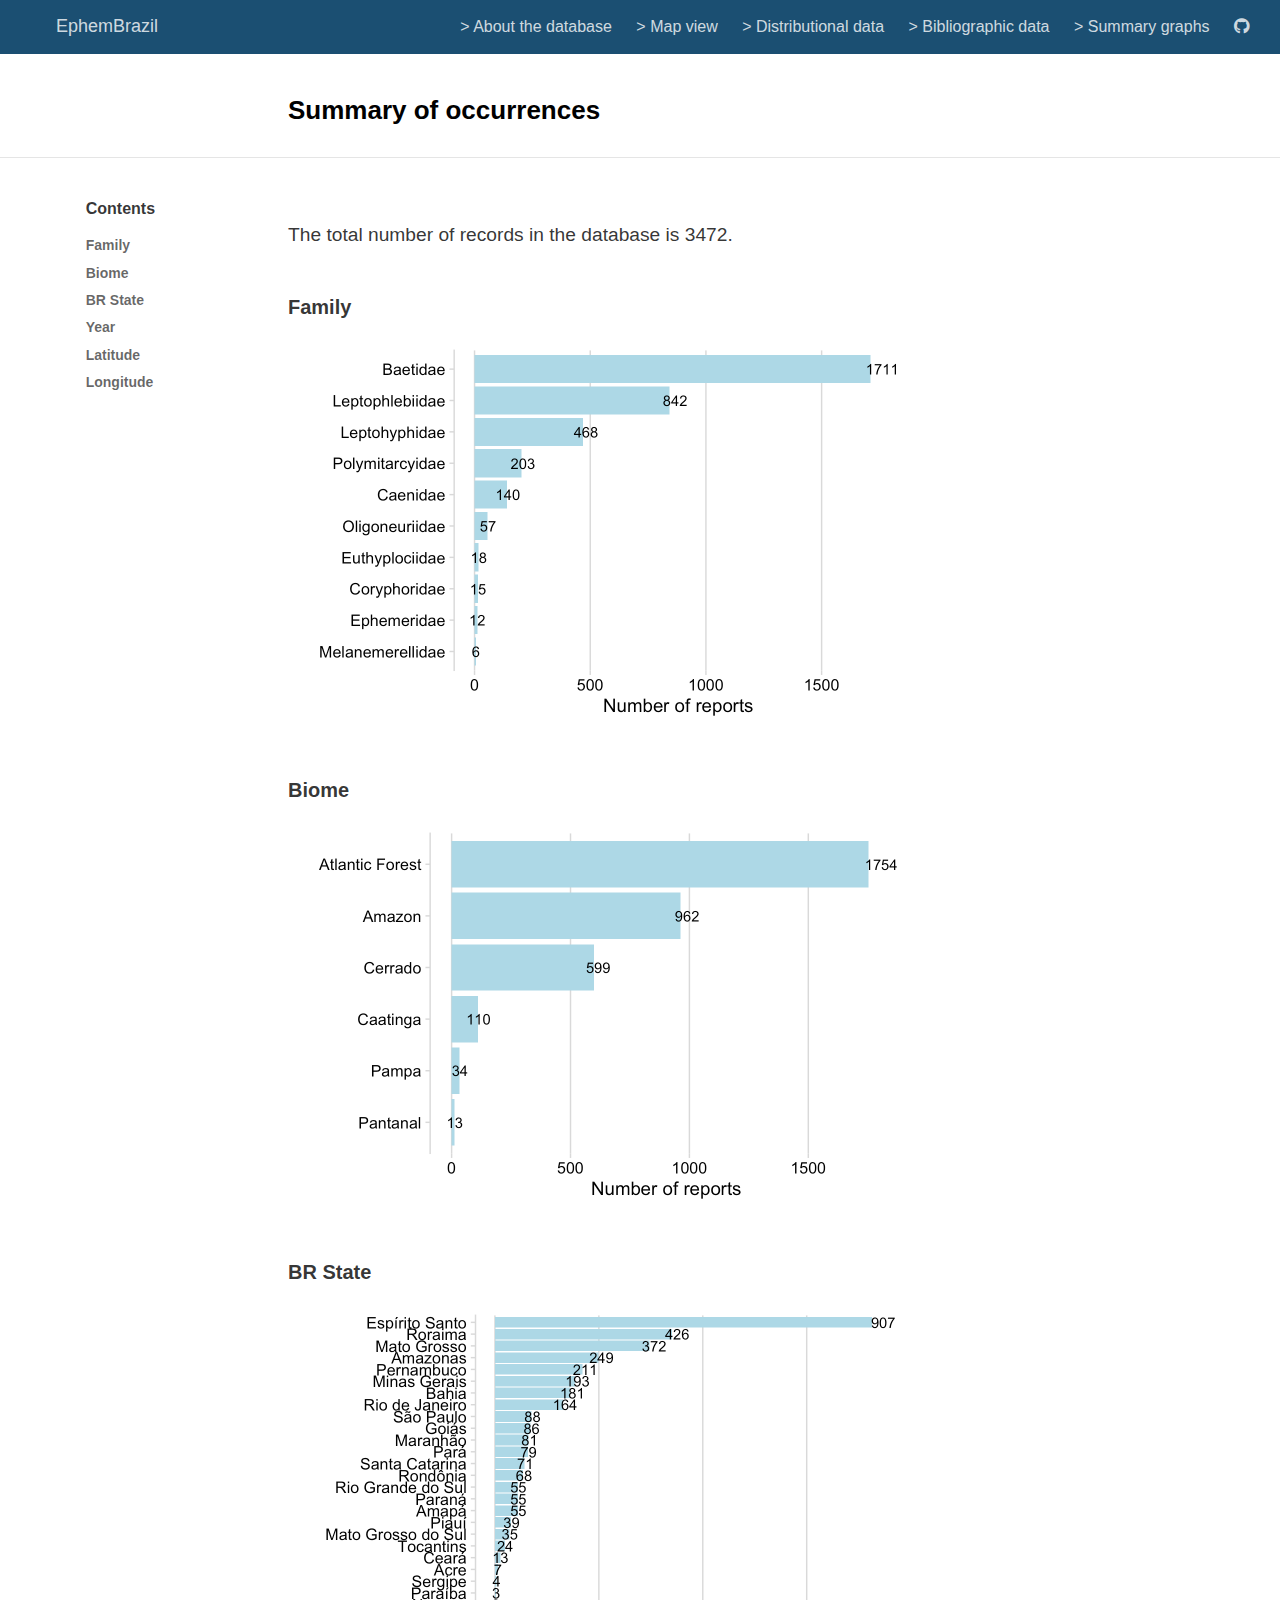
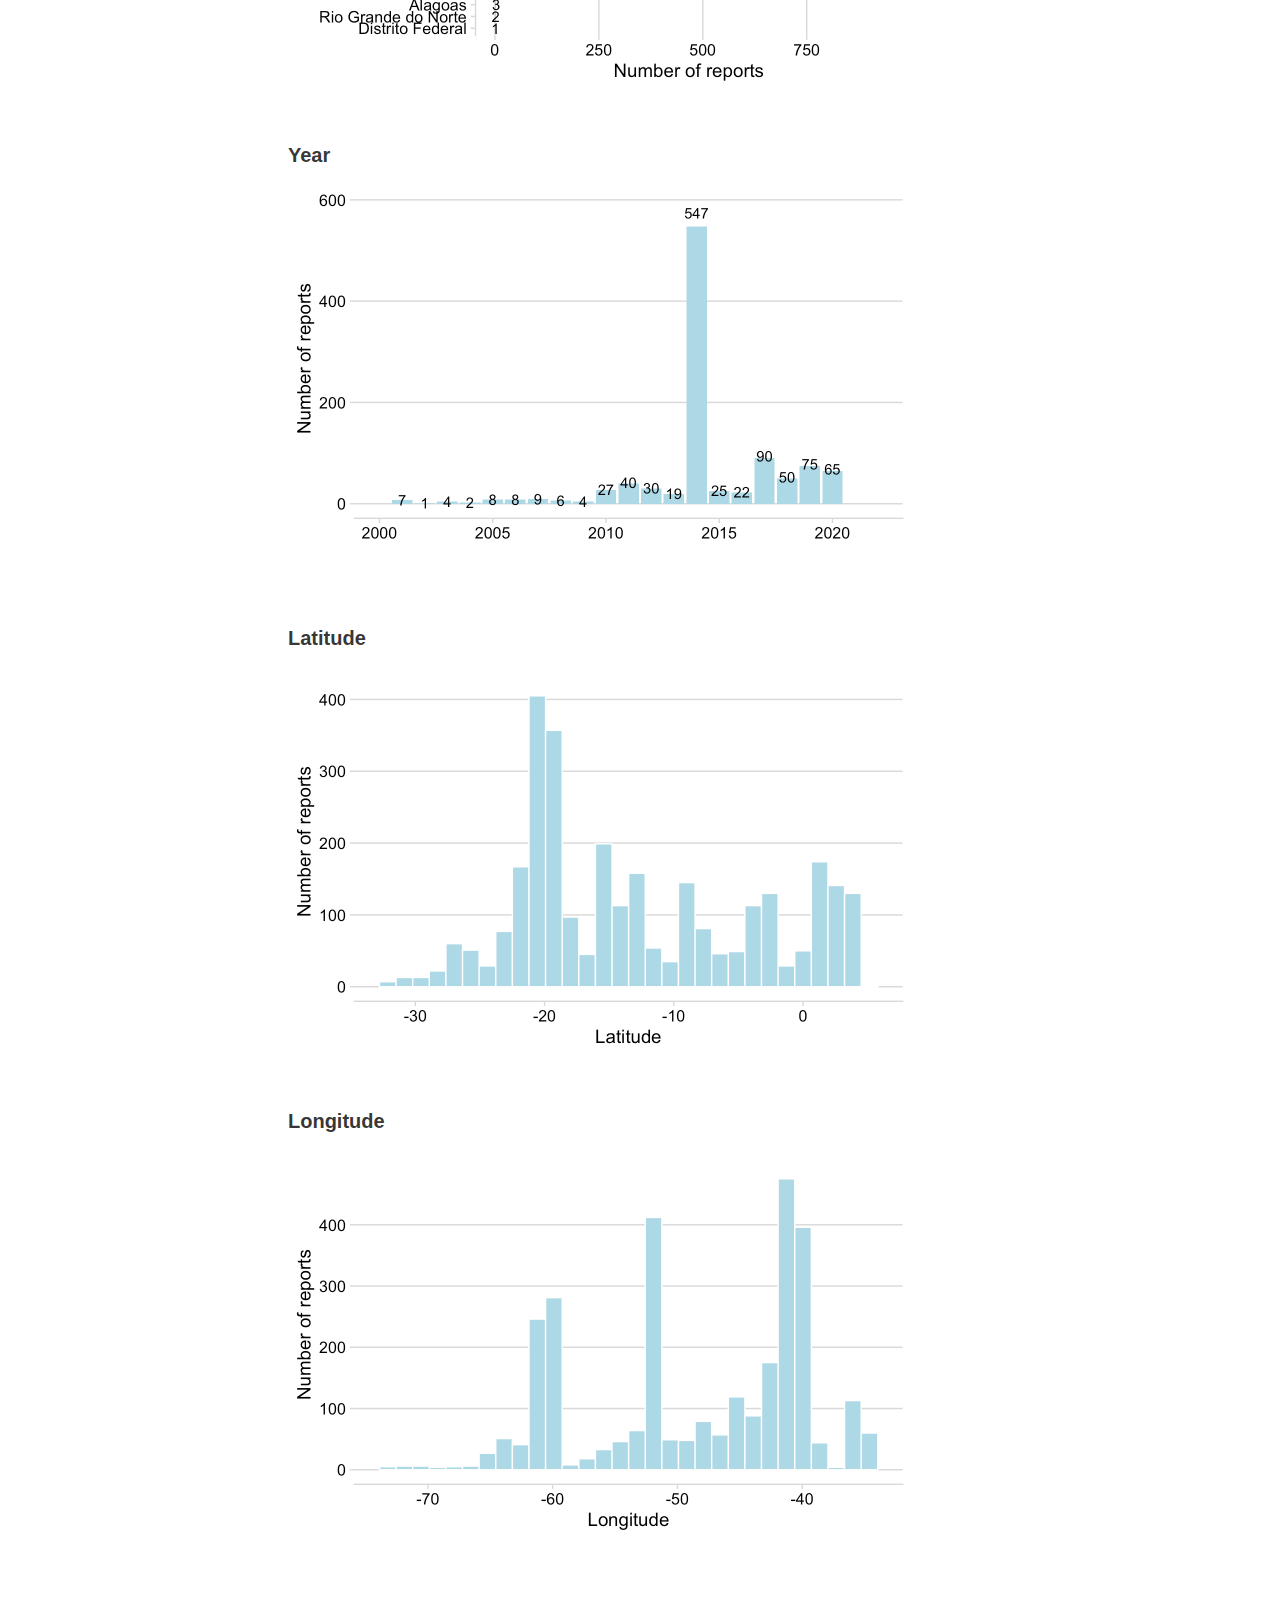
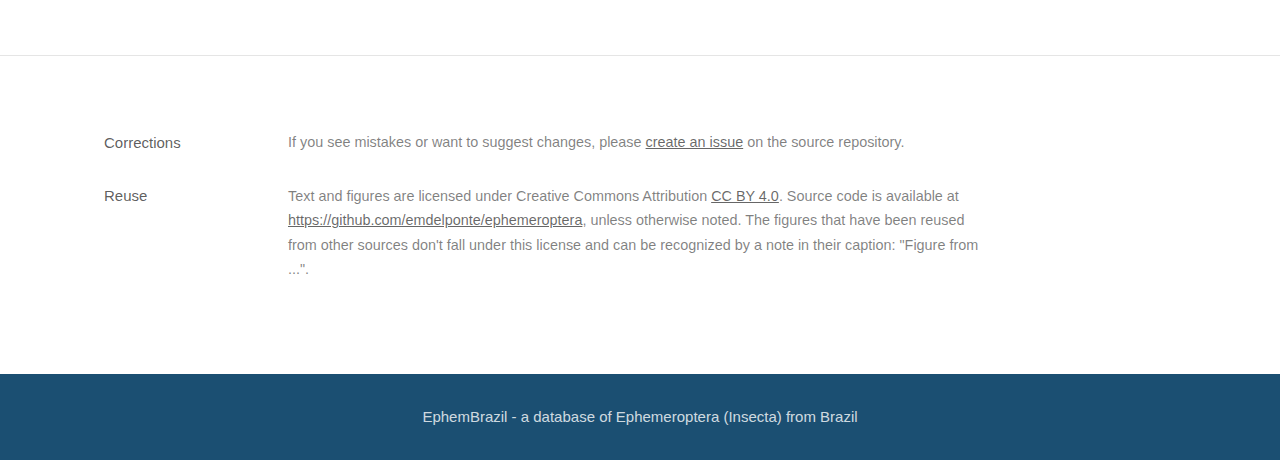
==== commit 7df8dfdd: "add graphs" ====
--- a/docs/graphs_family.html
+++ b/docs/graphs_family.html
@@ -85,26 +85,27 @@
 </style>
 
   <!--radix_placeholder_meta_tags-->
-  <title>EphemBrazil: Graphs</title>
-
-
+  <title>EphemBrazil: Summary of occurrences</title>
+
+
+  <link rel="license" href="https://creativecommons.org/licenses/by/4.0/"/>
 
 
   <!--  https://developers.facebook.com/docs/sharing/webmasters#markup -->
-  <meta property="og:title" content="EphemBrazil: Graphs"/>
+  <meta property="og:title" content="EphemBrazil: Summary of occurrences"/>
   <meta property="og:type" content="article"/>
   <meta property="og:locale" content="en_US"/>
   <meta property="og:site_name" content="EphemBrazil"/>
 
   <!--  https://dev.twitter.com/cards/types/summary -->
   <meta property="twitter:card" content="summary"/>
-  <meta property="twitter:title" content="EphemBrazil: Graphs"/>
+  <meta property="twitter:title" content="EphemBrazil: Summary of occurrences"/>
 
   <!--/radix_placeholder_meta_tags-->
   <!--radix_placeholder_rmarkdown_metadata-->
 
   <script type="text/json" id="radix-rmarkdown-metadata">
-  {"type":"list","attributes":{"names":{"type":"character","attributes":{},"value":["title","output"]}},"value":[{"type":"character","attributes":{},"value":["Graphs"]},{"type":"list","attributes":{"names":{"type":"character","attributes":{},"value":["distill::distill_article"]}},"value":[{"type":"list","attributes":{"names":{"type":"character","attributes":{},"value":["toc","toc_depth"]}},"value":[{"type":"logical","attributes":{},"value":[true]},{"type":"integer","attributes":{},"value":[3]}]}]}]}
+  {"type":"list","attributes":{"names":{"type":"character","attributes":{},"value":["title","output"]}},"value":[{"type":"character","attributes":{},"value":["Summary of occurrences"]},{"type":"list","attributes":{"names":{"type":"character","attributes":{},"value":["distill::distill_article"]}},"value":[{"type":"list","attributes":{"names":{"type":"character","attributes":{},"value":["toc","toc_depth"]}},"value":[{"type":"logical","attributes":{},"value":[true]},{"type":"integer","attributes":{},"value":[3]}]}]}]}
   </script>
   <!--/radix_placeholder_rmarkdown_metadata-->
   <!--radix_placeholder_navigation_in_header-->
@@ -2359,7 +2360,7 @@
 <!--radix_placeholder_front_matter-->
 
 <script id="distill-front-matter" type="text/json">
-{"title":"Graphs","authors":[]}
+{"title":"Summary of occurrences","authors":[]}
 </script>
 
 <!--/radix_placeholder_front_matter-->
@@ -2368,13 +2369,16 @@
 <nav class="distill-site-nav distill-site-header">
 <div class="nav-left">
 <a href="index.html" class="title">EphemBrazil</a>
-<a href="index.html">Introduction</a>
-<a href="map.html">Map view</a>
-<a href="grid.html">Distributional data</a>
-<a href="grid_all.html">Bibliographic data</a>
-<a href="graphs_family.html">Chart views</a>
 </div>
 <div class="nav-right">
+<a href="index.html">&gt; About the database</a>
+<a href="map.html">&gt; Map view</a>
+<a href="grid.html">&gt; Distributional data</a>
+<a href="grid_all.html">&gt; Bibliographic data</a>
+<a href="graphs_family.html">&gt; Summary graphs</a>
+<a href="https://github.com/emdelponte/ephemeroptera" aria-label="Link to source">
+<i class="fab fa-github" aria-hidden="true"></i>
+</a>
 <a href="javascript:void(0);" class="nav-toggle">&#9776;</a>
 </div>
 </nav>
@@ -2384,7 +2388,7 @@
 <!--/radix_placeholder_site_before_body-->
 
 <div class="d-title">
-<h1>Graphs</h1>
+<h1>Summary of occurrences</h1>
 <!--radix_placeholder_categories-->
 <!--/radix_placeholder_categories-->
 
@@ -2392,6 +2396,47 @@
 
 
 <div class="d-article">
+<div class="d-contents d-contents-float">
+<nav class="l-text toc figcaption" id="TOC">
+<h3>Contents</h3>
+<ul>
+<li><a href="#family">Family</a></li>
+<li><a href="#biome">Biome</a></li>
+<li><a href="#br-state">BR State</a></li>
+<li><a href="#year">Year</a></li>
+<li><a href="#latitude">Latitude</a></li>
+<li><a href="#longitude">Longitude</a></li>
+</ul>
+</nav>
+</div>
+<div class="layout-chunk" data-layout="l-body">
+
+</div>
+<p>The total number of records in the database is 3472.</p>
+<h3 id="family">Family</h3>
+<div class="layout-chunk" data-layout="l-body">
+<p><img src="graphs_family_files/figure-html5/unnamed-chunk-1-1.png" width="624" /></p>
+</div>
+<h3 id="biome">Biome</h3>
+<div class="layout-chunk" data-layout="l-body">
+<p><img src="graphs_family_files/figure-html5/unnamed-chunk-2-1.png" width="624" /></p>
+</div>
+<h3 id="br-state">BR State</h3>
+<div class="layout-chunk" data-layout="l-body">
+<p><img src="graphs_family_files/figure-html5/unnamed-chunk-3-1.png" width="624" /></p>
+</div>
+<h3 id="year">Year</h3>
+<div class="layout-chunk" data-layout="l-body">
+<p><img src="graphs_family_files/figure-html5/unnamed-chunk-4-1.png" width="624" /></p>
+</div>
+<h3 id="latitude">Latitude</h3>
+<div class="layout-chunk" data-layout="l-body">
+<p><img src="graphs_family_files/figure-html5/unnamed-chunk-5-1.png" width="624" /></p>
+</div>
+<h3 id="longitude">Longitude</h3>
+<div class="layout-chunk" data-layout="l-body">
+<p><img src="graphs_family_files/figure-html5/unnamed-chunk-6-1.png" width="624" /></p>
+</div>
 <div class="sourceCode" id="cb1"><pre class="sourceCode r distill-force-highlighting-css"><code class="sourceCode r"></code></pre></div>
 <!--radix_placeholder_article_footer-->
 <!--/radix_placeholder_article_footer-->
@@ -2404,7 +2449,12 @@
 <!--radix_placeholder_site_after_body-->
 <!--/radix_placeholder_site_after_body-->
 <!--radix_placeholder_appendices-->
-<div class="appendix-bottom"></div>
+<div class="appendix-bottom">
+<h3 id="updates-and-corrections">Corrections</h3>
+<p>If you see mistakes or want to suggest changes, please <a href="https://github.com/emdelponte/ephemeroptera/issues/new">create an issue</a> on the source repository.</p>
+<h3 id="reuse">Reuse</h3>
+<p>Text and figures are licensed under Creative Commons Attribution <a rel="license" href="https://creativecommons.org/licenses/by/4.0/">CC BY 4.0</a>. Source code is available at <a href="https://github.com/emdelponte/ephemeroptera">https://github.com/emdelponte/ephemeroptera</a>, unless otherwise noted. The figures that have been reused from other sources don't fall under this license and can be recognized by a note in their caption: "Figure from ...".</p>
+</div>
 <!--/radix_placeholder_appendices-->
 <!--radix_placeholder_navigation_after_body-->
 <div class="distill-site-nav distill-site-footer">
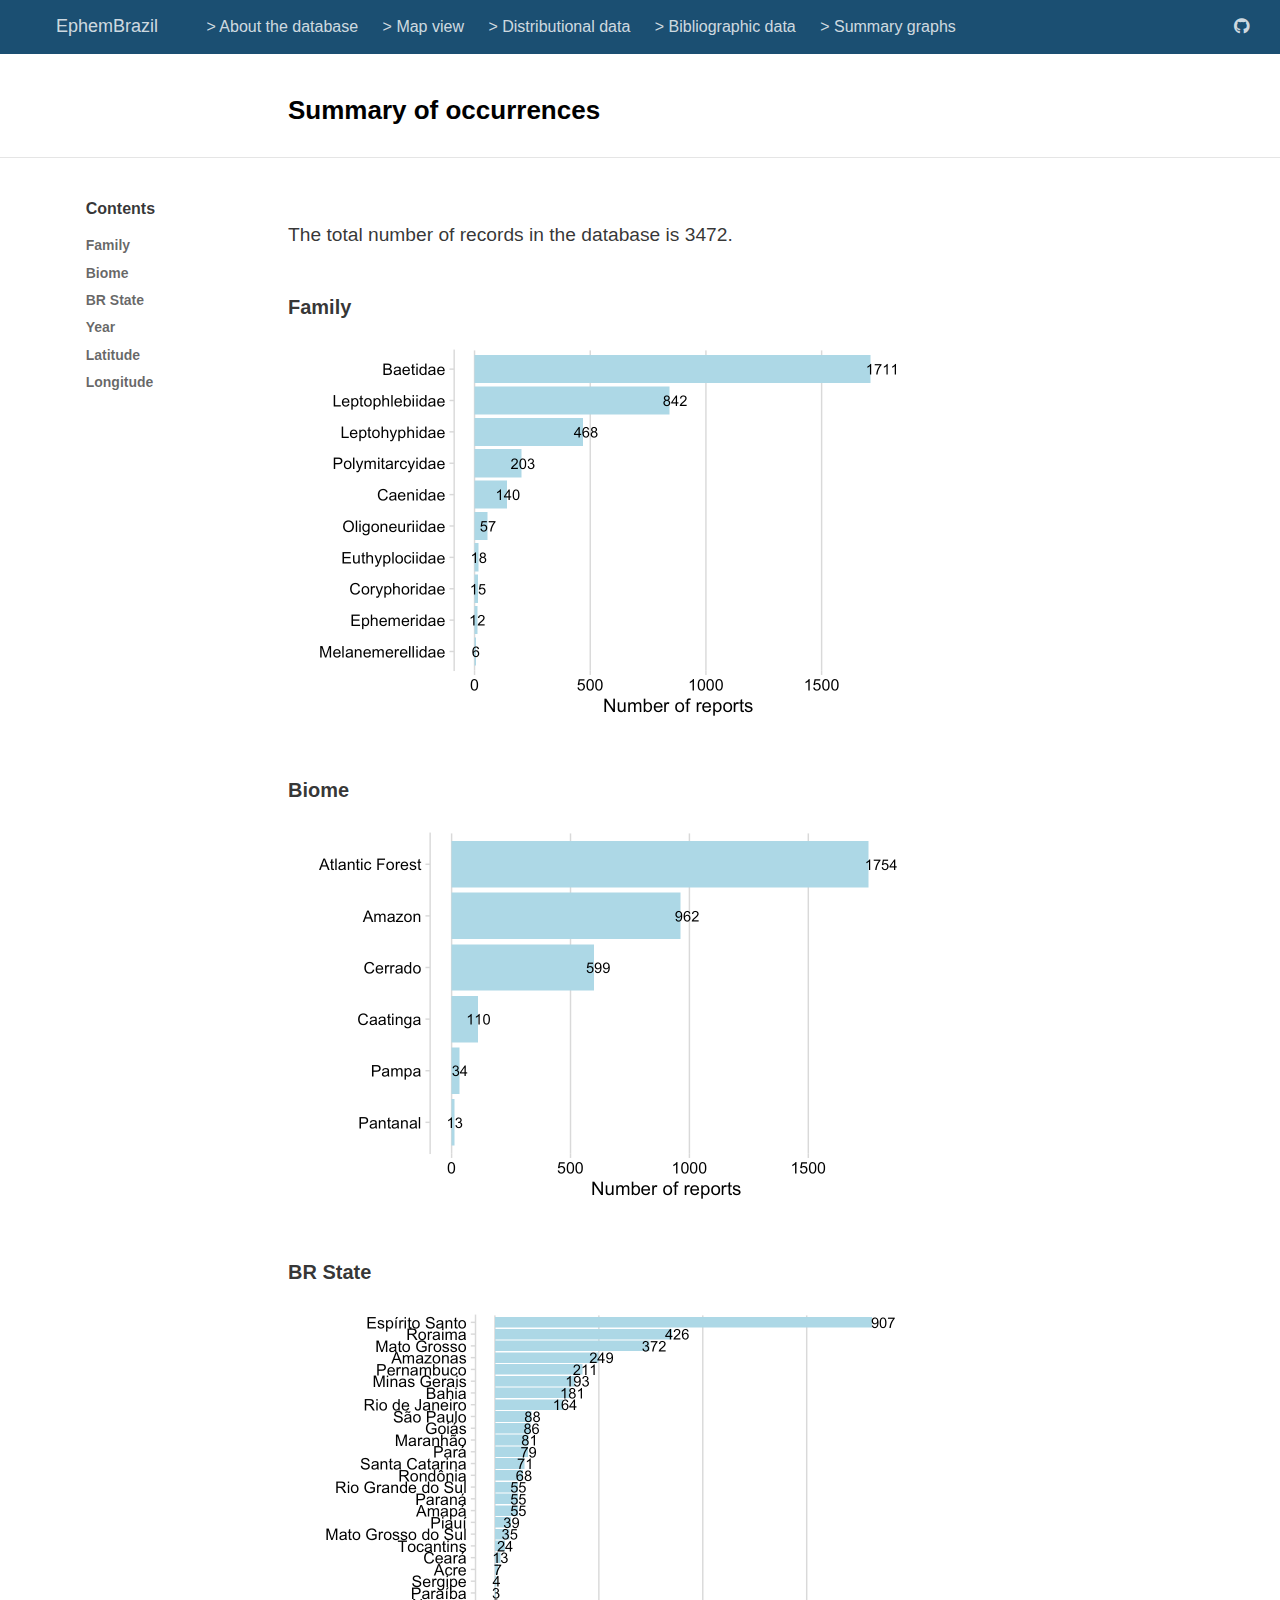
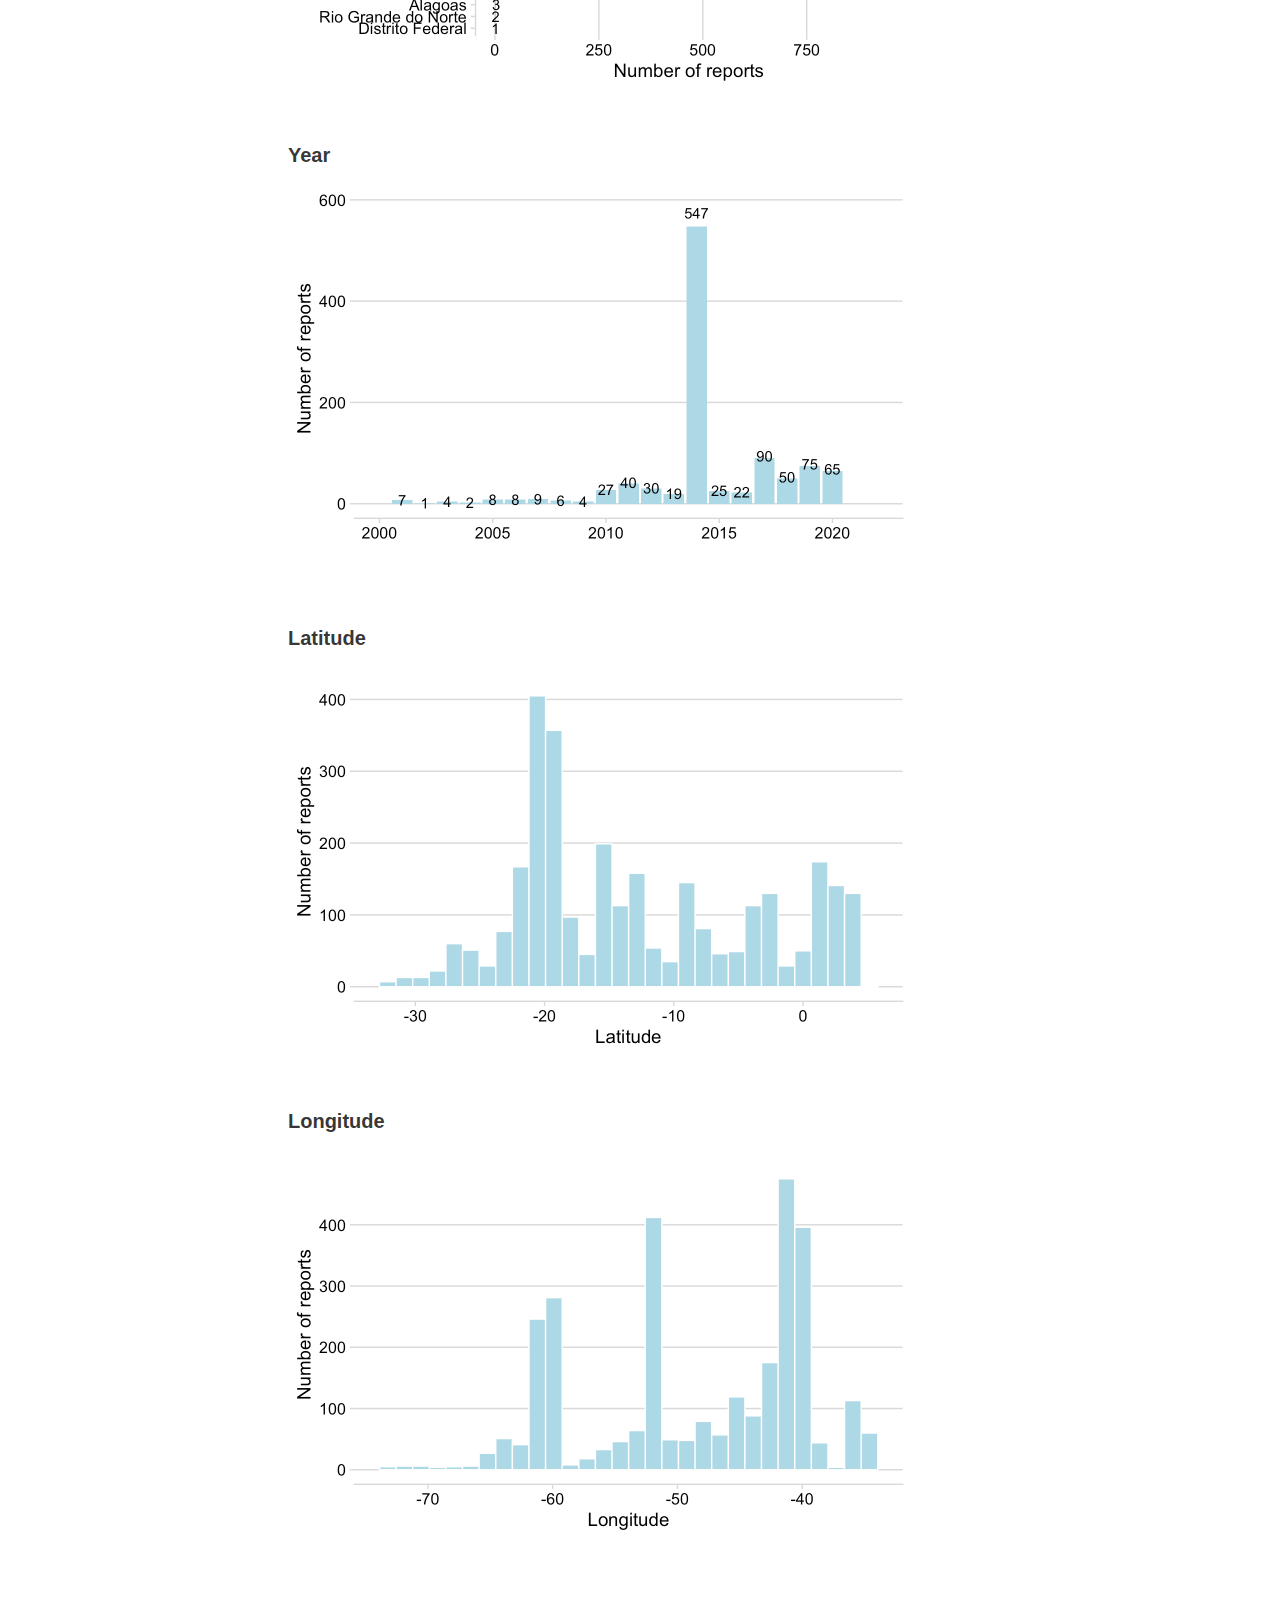
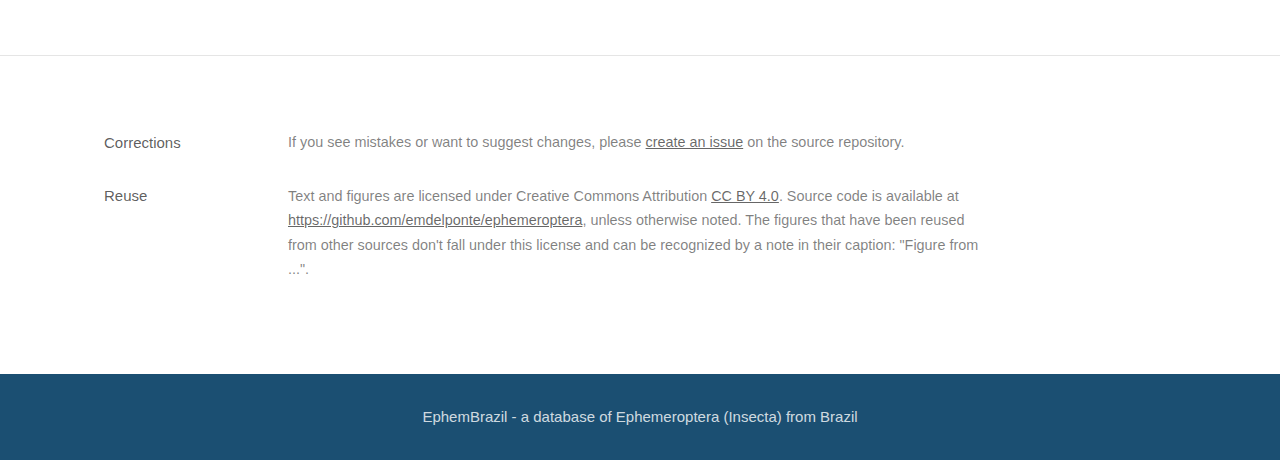
==== commit 641701f6: "change menu position" ====
--- a/docs/graphs_family.html
+++ b/docs/graphs_family.html
@@ -2369,13 +2369,13 @@
 <nav class="distill-site-nav distill-site-header">
 <div class="nav-left">
 <a href="index.html" class="title">EphemBrazil</a>
-</div>
-<div class="nav-right">
 <a href="index.html">&gt; About the database</a>
 <a href="map.html">&gt; Map view</a>
 <a href="grid.html">&gt; Distributional data</a>
 <a href="grid_all.html">&gt; Bibliographic data</a>
 <a href="graphs_family.html">&gt; Summary graphs</a>
+</div>
+<div class="nav-right">
 <a href="https://github.com/emdelponte/ephemeroptera" aria-label="Link to source">
 <i class="fab fa-github" aria-hidden="true"></i>
 </a>
